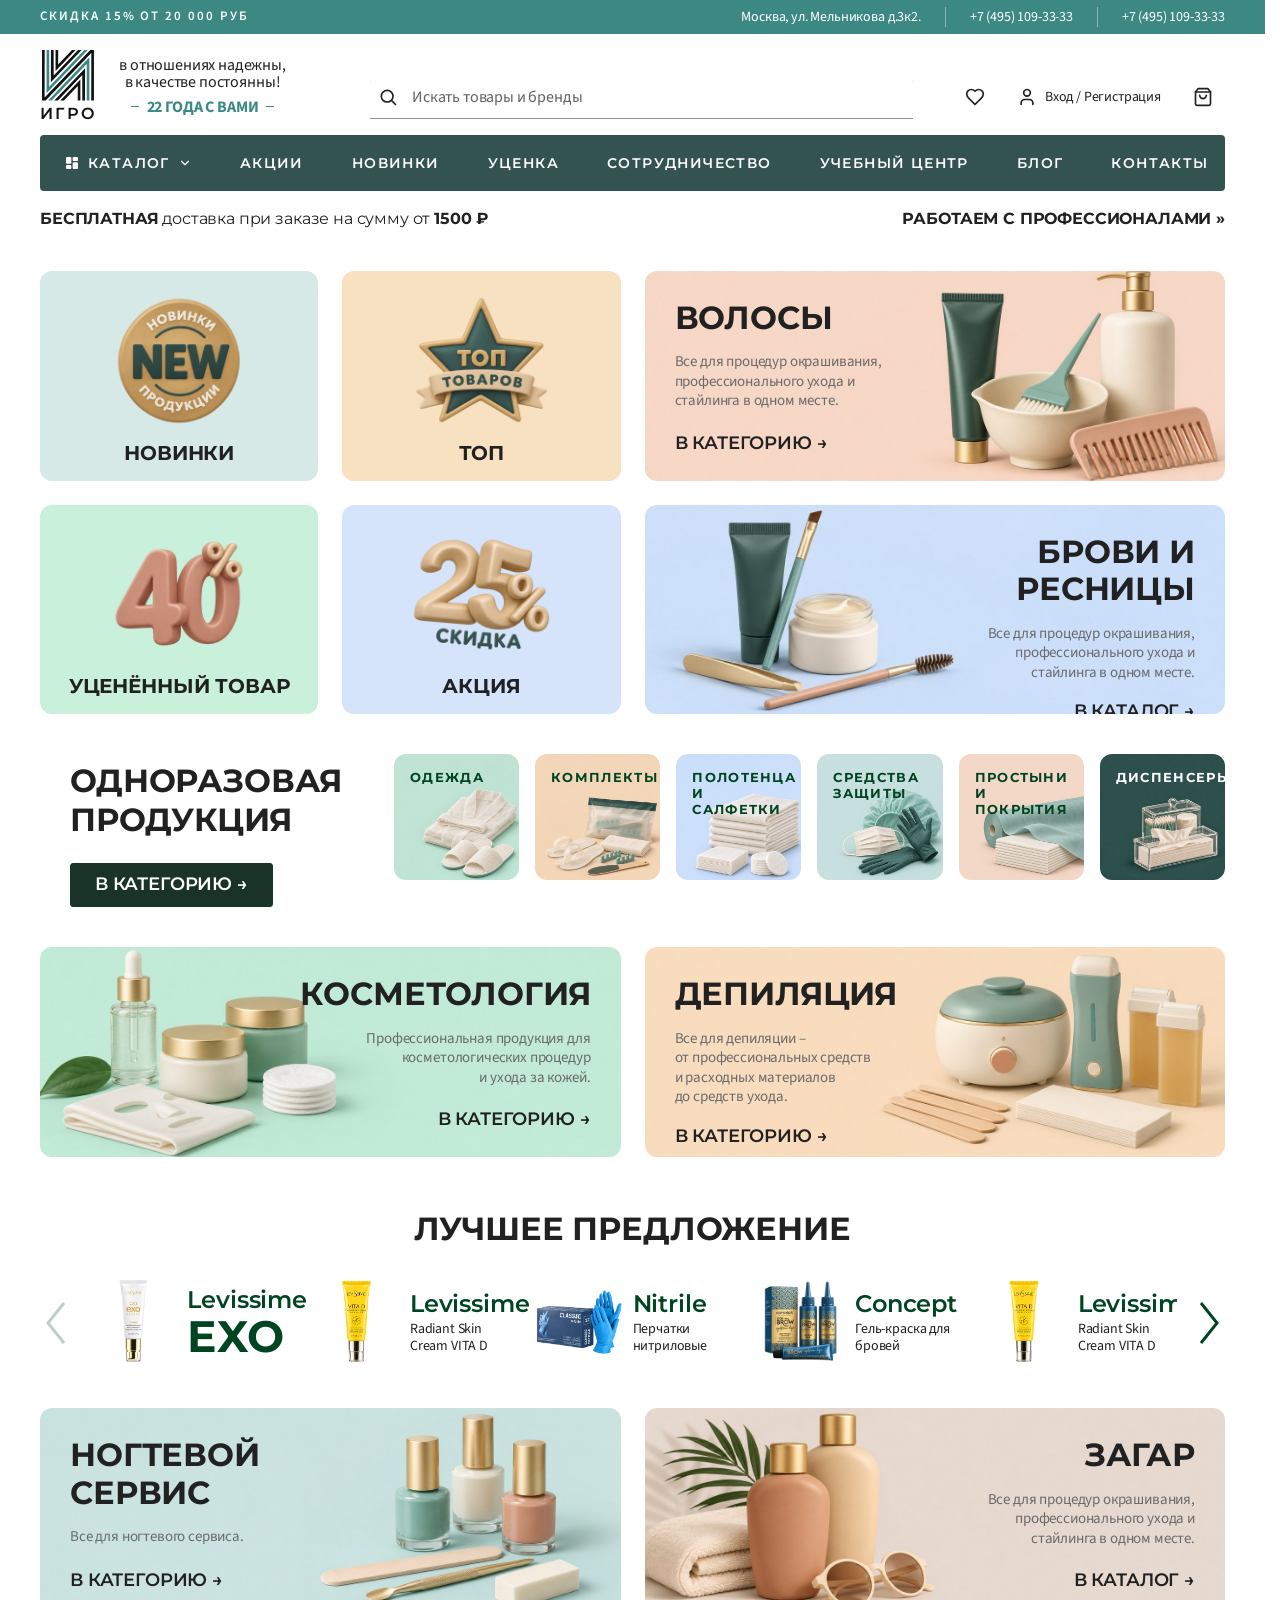
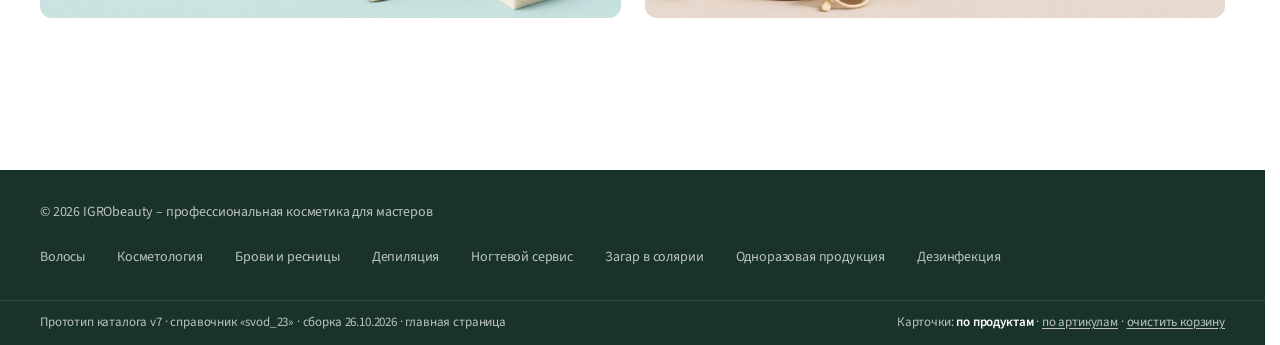
==== index.html @ 3564b19c "Home: all six category banners as palette-V product still lifes Co-Authored-By: Claude Opus 5.5 <nor" ====
<!doctype html>
<html lang="ru">
<head>
<meta charset="utf-8">
<meta name="viewport" content="width=device-width, initial-scale=1">
<meta name="robots" content="noindex, nofollow">
<title>Каталог IGRObeauty – главная</title>
<link rel="stylesheet" href="ds/styles.css">
<link rel="stylesheet" href="styles.css">
</head>
<body class="igro" data-page="home" data-default="hair"><div class="ig-topbar"><div class="ig-container ig-topbar__inner">
  <div class="ig-topbar__promo">Скидка 15% от 20&nbsp;000 руб</div>
  <div class="ig-topbar__contacts"><span>Москва, ул. Мельникова д.3к2.</span><span class="ig-topbar__sep"></span><a href="tel:+74951093333">+7 (495) 109-33-33</a><span class="ig-topbar__sep"></span><a href="tel:+74951093333">+7 (495) 109-33-33</a></div>
</div></div><div class="ig-mast-slot"><div class="ig-mast is-clear" data-mast><header class="ig-header"><div class="ig-container ig-header__inner">
  <a class="ig-logo" href="index.html" aria-label="ИГРО – на главную"><span class="ig-logo__mark"><span class="ig-logo__sign"><svg class="ig-logo__svg" viewBox="0 0 675.879 657.612" aria-hidden="true" focusable="false"><path class="m-acc" fill-rule="evenodd" d="M59.1348 0V562.578L595.209 0H550.008L93.78 476.161V0H59.1348Z"/><path class="m-acc" fill-rule="evenodd" d="M615.926 657.023V94.4453L79.8516 657.023H124.997L581.337 180.862V657.023H615.926Z"/><path class="m-ink" fill-rule="evenodd" d="M33.8591 618.954L35.1506 0.505859H0V657.53H47.8969L641.246 39.0817L639.898 657.53H675.049V0.505859H627.208L33.8591 618.954Z"/><path class="m-ink" fill-rule="evenodd" d="M116.346 0L114.998 418.943L515.468 0H468.862L152.282 331.235L150.935 0H116.346Z"/><path class="m-ink" fill-rule="evenodd" d="M176.258 0V273.961L436.911 0H390.362L209.443 187.545L210.791 0H176.258Z"/><path class="m-ink" fill-rule="evenodd" d="M560.052 238.139L159.639 657.026H206.188L522.824 325.847L524.116 657.026H558.761L560.052 238.139Z"/><path class="m-ink" fill-rule="evenodd" d="M498.85 383.064L238.141 657.026H284.746L465.609 469.481L464.317 657.026H498.85V383.064Z"/></svg><svg class="ig-logo__svg-dark" viewBox="0 0 665.595 648.001" aria-hidden="true" focusable="false"><path class="m-ink" fill-rule="evenodd" d="M665.595 648.001V0.511719H625.694L22.5327 629.101L23.8949 0.511719H0V648.001H39.9005L643.005 19.3552L641.7 648.001H665.595Z"/><path class="m-ink" fill-rule="evenodd" d="M140.023 0H116.639L115.391 400.254L497.936 0H466.946L141.386 340.545L140.023 0Z"/><path class="m-ink" fill-rule="evenodd" d="M176.74 0V254.841L419.208 0H388.162L198.592 196.551L199.954 0H176.74Z"/><path class="m-ink" fill-rule="evenodd" d="M525.569 647.49H548.953L550.202 247.293L167.656 647.49H198.646L524.207 307.002L525.569 647.49Z"/><path class="m-ink" fill-rule="evenodd" d="M488.849 647.49V392.648L246.381 647.49H277.427L466.997 450.938L465.635 647.49H488.849Z"/><path class="m-acc" fill-rule="evenodd" d="M59.3101 0V544.247L577.96 0H548.219L82.6374 485.901V0H59.3101Z"/><path class="m-acc" fill-rule="evenodd" d="M606.274 647.488V103.184L87.6248 647.488H117.252L582.947 161.53V647.488H606.274Z"/></svg></span><span class="ig-logo__word">ИГРО</span></span><span class="ig-logo__tagline"><span class="ig-logo__motto">в отношениях надежны,<br>в качестве постоянны!</span><span class="ig-logo__years">22 года с вами</span></span></a>
  <div class="igro-search ig-search" role="search"><span class="igro-search__icon"><i class="ig-ic ig-ic--search ig-ic-20" aria-hidden="true"></i></span><input class="igro-search__input" type="search" placeholder="Искать товары и бренды" aria-label="Поиск"></div>
  <div class="ig-actions"><button type="button" class="igro-icon-btn igro-icon-btn--ghost ig-search-btn" data-search-open aria-label="Поиск"><i class="ig-ic ig-ic--search ig-ic-20" aria-hidden="true"></i></button><button type="button" class="igro-icon-btn igro-icon-btn--ghost" aria-label="Избранное"><i class="ig-ic ig-ic--heart ig-ic-20" aria-hidden="true"></i></button><button type="button" class="ig-action" aria-label="Вход / Регистрация"><i class="ig-ic ig-ic--user ig-ic-20" aria-hidden="true"></i><span class="ig-action__label">Вход / Регистрация</span></button><button type="button" class="ig-action ig-cart" data-cart aria-label="Корзина пуста"><span class="ig-cart__icon"><i class="ig-ic ig-ic--cart ig-ic-20" aria-hidden="true"></i><span class="ig-cart__count" aria-hidden="true" hidden></span></span><span class="ig-cart__sum" aria-hidden="true" hidden></span></button></div>
</div></header><nav class="ig-mainnav"><div class="ig-container ig-mainnav__inner">
  <div class="ig-mainnav__list"><a class="ig-navlink" href="index.html" data-toggle="mega" aria-expanded="false"><i class="ig-ic ig-ic--grid ig-ic-16" aria-hidden="true"></i> Каталог <i class="ig-ic ig-ic--chevron ig-ic-14" aria-hidden="true"></i></a></div>
  <div class="ig-mainnav__list ig-mainnav__list--end"><a class="ig-navlink" href="#">Акции</a><a class="ig-navlink" href="#">Новинки</a><a class="ig-navlink" href="#">Уценка</a><a class="ig-navlink" href="#">Сотрудничество</a><a class="ig-navlink" href="#">Учебный центр</a><a class="ig-navlink" href="#">Блог</a><a class="ig-navlink" href="#">Контакты</a></div>
  </div>
  <div class="ig-mega ig-mega--sidebar" id="mega" aria-hidden="true"></div>
</nav></div></div><div id="page"><main class="ig-home">
<div class="ig-container">
  <div class="ig-home__strip">
    <p class="ig-home__delivery"><b>Бесплатная</b> доставка при заказе на&nbsp;сумму от&nbsp;<b>1500&nbsp;₽</b></p>
    <a class="ig-home__pro" href="#">Работаем с профессионалами&nbsp;»</a>
  </div>

  <h1 class="igro-sr-only">Каталог IGRObeauty</h1>

  <nav class="ig-home__top" aria-label="Подборки и разделы">
    <a class="ig-promo ig-promo--new" href="#"><img src="assets/home/promo-new.png" width="608" height="608" alt="" decoding="async"><span class="ig-promo__t">Новинки</span></a>
    <a class="ig-promo ig-promo--top" href="#"><img src="assets/home/promo-top.png" width="608" height="608" alt="" decoding="async"><span class="ig-promo__t">Топ</span></a>
    <a class="ig-cat" href="category.html" style="--cat-img: url(&quot;assets/home/cat-hair.jpg&quot;); --cat-bg: #f7d7c5">
      <span class="ig-cat__body"><span class="ig-cat__t">Волосы</span><span class="ig-cat__d">Все для процедур окрашивания, профессионального ухода и стайлинга в&nbsp;одном месте.</span><span class="ig-cat__go">В категорию →</span></span>
    </a>
    <a class="ig-promo ig-promo--markdown" href="#"><img src="assets/home/promo-markdown.png" width="608" height="608" alt="" decoding="async"><span class="ig-promo__t">Уценённый товар</span></a>
    <a class="ig-promo ig-promo--sale" href="#"><img src="assets/home/promo-sale.png" width="608" height="608" alt="" decoding="async"><span class="ig-promo__t">Акция</span></a>
    <a class="ig-cat ig-cat--end" href="category.html?id=brows" style="--cat-img: url(&quot;assets/home/cat-brows.jpg&quot;); --cat-bg: #cbdffa">
      <span class="ig-cat__body"><span class="ig-cat__t">Брови и ресницы</span><span class="ig-cat__d">Все для процедур окрашивания, профессионального ухода и стайлинга в&nbsp;одном месте.</span><span class="ig-cat__go">В каталог →</span></span>
    </a>
  </nav>


  <section class="ig-dispo" aria-labelledby="ig-dispo-t">
    <div class="ig-dispo__head">
      <h2 class="ig-dispo__t" id="ig-dispo-t">Одноразовая продукция</h2>
      <a class="igro-btn igro-btn--dark ig-dispo__btn" href="category.html?id=disposable">В категорию →</a>
    </div>
    <ul class="ig-dispo__list">
      <li><a class="ig-banner" data-banner="dispo-odnorazovaya-odezhda" href="subcategory.html?id=dispo-odnorazovaya-odezhda" title="Одноразовая одежда"><img class="ig-banner__img" src="assets/banners/dispo-odnorazovaya-odezhda.jpg" width="480" height="480" alt="" loading="lazy" decoding="async"><span class="ig-banner__t">Одежда</span></a></li>
      <li><a class="ig-banner" data-banner="dispo-odnorazovye-komplekty" href="subcategory.html?id=dispo-odnorazovye-komplekty" title="Одноразовые комплекты"><img class="ig-banner__img" src="assets/banners/dispo-odnorazovye-komplekty.jpg" width="480" height="480" alt="" loading="lazy" decoding="async"><span class="ig-banner__t">Комплекты</span></a></li>
      <li><a class="ig-banner" data-banner="dispo-polotenca-i-salfetki" href="subcategory.html?id=dispo-polotenca-i-salfetki" title="Полотенца и салфетки"><img class="ig-banner__img" src="assets/banners/dispo-polotenca-i-salfetki.jpg" width="480" height="480" alt="" loading="lazy" decoding="async"><span class="ig-banner__t">Полотенца и салфетки</span></a></li>
      <li><a class="ig-banner" data-banner="dispo-sredstva-dlya-zaschity" href="subcategory.html?id=dispo-sredstva-dlya-zaschity" title="Средства для защиты"><img class="ig-banner__img" src="assets/banners/dispo-sredstva-dlya-zaschity.jpg" width="480" height="480" alt="" loading="lazy" decoding="async"><span class="ig-banner__t">Средства защиты</span></a></li>
      <li><a class="ig-banner" data-banner="dispo-prostyni-i-pokrytiya" href="subcategory.html?id=dispo-prostyni-i-pokrytiya" title="Простыни и покрытия"><img class="ig-banner__img" src="assets/banners/dispo-prostyni-i-pokrytiya.jpg" width="480" height="480" alt="" loading="lazy" decoding="async"><span class="ig-banner__t">Простыни и покрытия</span></a></li>
      <li><a class="ig-banner" data-banner="dispo-dispensery-i-oborudovanie-dlya-rashodnyh-materialov" href="subcategory.html?id=dispo-dispensery-i-oborudovanie-dlya-rashodnyh-materialov" title="Диспенсеры и оборудование для расходных материалов"><img class="ig-banner__img" src="assets/banners/dispo-dispensery-i-oborudovanie-dlya-rashodnyh-materialov.jpg" width="480" height="480" alt="" loading="lazy" decoding="async"><span class="ig-banner__t">Диспенсеры</span></a></li>
    </ul>
  </section>

  <div class="ig-cats">
    <a class="ig-cat ig-cat--end" href="category.html?id=cosmetology" style="--cat-img: url(&quot;assets/home/cat-cosmet.jpg&quot;); --cat-bg: #c1ebd6">
      <span class="ig-cat__body"><span class="ig-cat__t">Косметология</span><span class="ig-cat__d">Профессиональная продукция для косметологических процедур и&nbsp;ухода за&nbsp;кожей.</span><span class="ig-cat__go">В категорию →</span></span>
    </a>
    <a class="ig-cat" href="category.html?id=depilation" style="--cat-img: url(&quot;assets/home/cat-depil.jpg&quot;); --cat-bg: #f8dcbd">
      <span class="ig-cat__body"><span class="ig-cat__t">Депиляция</span><span class="ig-cat__d">Все для депиляции – от&nbsp;профессиональных средств и&nbsp;расходных материалов до&nbsp;средств ухода.</span><span class="ig-cat__go">В категорию →</span></span>
    </a>
  </div>

  <section class="ig-offers" aria-labelledby="ig-offers-t">
    <h2 class="ig-offers__t" id="ig-offers-t">Лучшее предложение</h2>
    <div class="ig-offers__wrap">
      <button type="button" class="ig-offers__arrow ig-offers__arrow--left" data-offers="-1" aria-label="Назад"><svg viewBox="0 0 24 48" aria-hidden="true"><path d="M20 4 4 24l16 20"/></svg></button>
      <ul class="ig-offers__track" data-offers-track>
        <li><a class="ig-offer" href="#"><img src="assets/home/offer-1.png" width="151" height="151" alt="" loading="lazy" decoding="async"><span class="ig-offer__txt"><span class="ig-offer__brand">Levissime</span><span class="ig-offer__big">EXO</span></span></a></li>
        <li><a class="ig-offer" href="#"><img src="assets/home/offer-2.png" width="150" height="150" alt="" loading="lazy" decoding="async"><span class="ig-offer__txt"><span class="ig-offer__brand">Levissime</span><span class="ig-offer__name">Radiant Skin Cream VITA&nbsp;D</span></span></a></li>
        <li><a class="ig-offer" href="#"><img src="assets/home/offer-3.png" width="150" height="150" alt="" loading="lazy" decoding="async"><span class="ig-offer__txt"><span class="ig-offer__brand">Nitrile</span><span class="ig-offer__name">Перчатки нитриловые</span></span></a></li>
        <li><a class="ig-offer" href="#"><img src="assets/home/offer-4.png" width="118" height="118" alt="" loading="lazy" decoding="async"><span class="ig-offer__txt"><span class="ig-offer__brand">Concept</span><span class="ig-offer__name">Гель-краска для бровей</span></span></a></li>
        <li><a class="ig-offer" href="#"><img src="assets/home/offer-2.png" width="150" height="150" alt="" loading="lazy" decoding="async"><span class="ig-offer__txt"><span class="ig-offer__brand">Levissime</span><span class="ig-offer__name">Radiant Skin Cream VITA&nbsp;D</span></span></a></li>
        <li><a class="ig-offer" href="#"><img src="assets/home/offer-3.png" width="150" height="150" alt="" loading="lazy" decoding="async"><span class="ig-offer__txt"><span class="ig-offer__brand">Nitrile</span><span class="ig-offer__name">Перчатки нитриловые</span></span></a></li>
        <li><a class="ig-offer" href="#"><img src="assets/home/offer-4.png" width="118" height="118" alt="" loading="lazy" decoding="async"><span class="ig-offer__txt"><span class="ig-offer__brand">Concept</span><span class="ig-offer__name">Гель-краска для бровей</span></span></a></li>
        <li><a class="ig-offer" href="#"><img src="assets/home/offer-1.png" width="151" height="151" alt="" loading="lazy" decoding="async"><span class="ig-offer__txt"><span class="ig-offer__brand">Levissime</span><span class="ig-offer__big">EXO</span></span></a></li>
      </ul>
      <button type="button" class="ig-offers__arrow ig-offers__arrow--right" data-offers="1" aria-label="Вперёд"><svg viewBox="0 0 24 48" aria-hidden="true"><path d="M4 4l16 20L4 44"/></svg></button>
    </div>
  </section>

  <div class="ig-cats">
    <a class="ig-cat" href="category.html?id=nails" style="--cat-img: url(&quot;assets/home/cat-nails.jpg&quot;); --cat-bg: #cae2e0">
      <span class="ig-cat__body"><span class="ig-cat__t">Ногтевой сервис</span><span class="ig-cat__d">Все для ногтевого сервиса.</span><span class="ig-cat__go">В категорию →</span></span>
    </a>
    <a class="ig-cat ig-cat--end" href="category.html?id=tanning" style="--cat-img: url(&quot;assets/home/cat-tan.jpg&quot;); --cat-bg: #e6d9d0">
      <span class="ig-cat__body"><span class="ig-cat__t">Загар</span><span class="ig-cat__d">Все для процедур окрашивания, профессионального ухода и стайлинга в&nbsp;одном месте.</span><span class="ig-cat__go">В каталог →</span></span>
    </a>
  </div>
</div>
</main></div><div class="ig-scrim" data-close></div><aside class="ig-drawer" id="drawer-filters" role="dialog" aria-modal="true" aria-labelledby="drawer-filters-title" aria-hidden="true">
  <div class="ig-drawer__head"><h2 class="igro-h3 ig-drawer__title" id="drawer-filters-title">Фильтры</h2><button type="button" class="igro-icon-btn igro-icon-btn--ghost ig-drawer__close" data-close aria-label="Закрыть"><i class="ig-ic ig-ic--close ig-ic-20" aria-hidden="true"></i></button></div>
  <div class="ig-drawer__body ig-facets"></div>
  <div class="ig-drawer__foot"><button type="button" class="igro-btn igro-btn--primary igro-btn--lg" data-apply>Показать</button><button type="button" class="igro-btn igro-btn--secondary igro-btn--lg" data-close data-reset>Сбросить</button></div>
</aside><footer class="ig-footer"><div class="ig-container ig-footer__inner">
  <span>© 2026 IGRObeauty&nbsp;– профессиональная косметика для мастеров</span>
  <nav class="ig-footer__nav" id="ig-footer-nav"></nav>
</div><div class="ig-container ig-proto" id="ig-proto"></div></footer>
<script src="data.js"></script>
<script src="render.js"></script>
<script src="script.js"></script>
</body>
</html>
---- ds/styles.css ----
/* ==========================================================================
   IGRObeauty Design System — global entry point (v7).
   Consumers link THIS one file. Imports only; no rules declared here.
   ========================================================================== */
@import url("tokens/fonts.css");
@import url("tokens/colors.css");
@import url("tokens/typography.css");
@import url("tokens/spacing.css");
@import url("tokens/elevation.css");
@import url("tokens/layout.css");
@import url("tokens/deprecated.css");
@import url("tokens/base.css");
@import url("components.css");
---- styles.css ----
/* ==========================================================================
   IGRObeauty — каталог v7: стили страниц поверх дизайн-системы.
   Дизайн-система — DS 3.0 (igro-design-system/igrobeauty-ds, метка ds-3.0; в Figma — «0. Design System 3.0»),
   копия лежит в ds/ и подключается раньше этого файла: токены, base.css и компоненты igro-*.

   Правила ДС, которым следует файл:
   · только семантические токены: цвет --text-* / --surface-* / --border-* / --action-*, размеры --font-size-*,
     отступы --space-*, радиусы по роли, слои --z-*;
   · наведение — только внутри @media (hover: hover), нажатие — :active со scale(var(--press-scale));
   · фокус с клавиатуры — общий :focus-visible из ds/tokens/base.css, здесь его не убираем;
   · где у ДС есть компонент (кнопка, чип, крошки, пагинация, меню, чекбокс, переключатель, аккордеон,
     счётчик, цена, тост, пустое состояние) — разметка использует его классы igro-*, а здесь только раскладка.
   Значения не из ДС помечены комментарием: это геометрия из макетов Figma или цвета, взятые с картинок.
   ========================================================================== */

/* ==========================================================================
   ИКОНКИ — пути из набора ДС (components/core/Icon.jsx: сетка 24, линия 2, скруглённые концы).
   Рисуются маской, цвет берут из currentColor. Стрелки влево и фильтра в наборе нет — они из Lucide (readme §11).
   ========================================================================== */
.ig-ic {
  display: inline-block;
  flex: none;
  width: 20px; height: 20px;
  background-color: currentColor;
  -webkit-mask: var(--ic) center / contain no-repeat;
  mask: var(--ic) center / contain no-repeat;
}
.ig-ic-14 { width: 14px; height: 14px; }
.ig-ic-16 { width: 16px; height: 16px; }
.ig-ic-18 { width: 18px; height: 18px; }
.ig-ic-20 { width: 20px; height: 20px; }
.ig-ic-22 { width: 22px; height: 22px; }
.ig-ic-24 { width: 24px; height: 24px; }
.ig-ic--search      { --ic: url("data:image/svg+xml,%3Csvg%20xmlns=%27http://www.w3.org/2000/svg%27%20viewBox=%270%200%2024%2024%27%20fill=%27none%27%20stroke=%27%23000%27%20stroke-width=%272%27%20stroke-linecap=%27round%27%20stroke-linejoin=%27round%27%3E%3Cpath%20d=%27M11%2018C14.866%2018%2018%2014.866%2018%2011C18%207.13401%2014.866%204%2011%204C7.13401%204%204%207.13401%204%2011C4%2014.866%207.13401%2018%2011%2018Z%27/%3E%3Cpath%20d=%27M21%2021L17%2017%27/%3E%3C/svg%3E"); }
.ig-ic--heart       { --ic: url("data:image/svg+xml,%3Csvg%20xmlns=%27http://www.w3.org/2000/svg%27%20viewBox=%270%200%2024%2024%27%20fill=%27none%27%20stroke=%27%23000%27%20stroke-width=%272%27%20stroke-linecap=%27round%27%20stroke-linejoin=%27round%27%3E%3Cpath%20d=%27M19%2014C20.49%2012.54%2022%2010.79%2022%208.5C22%207.04131%2021.4205%205.64236%2020.3891%204.61091C19.3576%203.57946%2017.9587%203%2016.5%203C14.74%203%2013.5%203.5%2012%205C10.5%203.5%209.26%203%207.5%203C6.04131%203%204.64236%203.57946%203.61091%204.61091C2.57946%205.64236%202%207.04131%202%208.5C2%2010.8%203.5%2012.55%205%2014L12%2021L19%2014Z%27/%3E%3C/svg%3E"); }
.ig-ic--user        { --ic: url("data:image/svg+xml,%3Csvg%20xmlns=%27http://www.w3.org/2000/svg%27%20viewBox=%270%200%2024%2024%27%20fill=%27none%27%20stroke=%27%23000%27%20stroke-width=%272%27%20stroke-linecap=%27round%27%20stroke-linejoin=%27round%27%3E%3Cpath%20d=%27M19%2021V19C19%2017.9391%2018.5786%2016.9217%2017.8284%2016.1716C17.0783%2015.4214%2016.0609%2015%2015%2015H9C7.93913%2015%206.92172%2015.4214%206.17157%2016.1716C5.42143%2016.9217%205%2017.9391%205%2019V21%27/%3E%3Cpath%20d=%27M12%2011C14.2091%2011%2016%209.20914%2016%207C16%204.79086%2014.2091%203%2012%203C9.79086%203%208%204.79086%208%207C8%209.20914%209.79086%2011%2012%2011Z%27/%3E%3C/svg%3E"); }
.ig-ic--cart        { --ic: url("data:image/svg+xml,%3Csvg%20xmlns=%27http://www.w3.org/2000/svg%27%20viewBox=%270%200%2024%2024%27%20fill=%27none%27%20stroke=%27%23000%27%20stroke-width=%272%27%20stroke-linecap=%27round%27%20stroke-linejoin=%27round%27%3E%3Cpath%20d=%27M6%202L3%206V20C3%2020.5304%203.21071%2021.0391%203.58579%2021.4142C3.96086%2021.7893%204.46957%2022%205%2022H19C19.5304%2022%2020.0391%2021.7893%2020.4142%2021.4142C20.7893%2021.0391%2021%2020.5304%2021%2020V6L18%202H6Z%27/%3E%3Cpath%20d=%27M3%206H21%27/%3E%3Cpath%20d=%27M16%2010C16%2011.0609%2015.5786%2012.0783%2014.8284%2012.8284C14.0783%2013.5786%2013.0609%2014%2012%2014C10.9391%2014%209.92172%2013.5786%209.17157%2012.8284C8.42143%2012.0783%208%2011.0609%208%2010%27/%3E%3C/svg%3E"); }
.ig-ic--grid        { --ic: url("data:image/svg+xml,%3Csvg%20xmlns=%27http://www.w3.org/2000/svg%27%20viewBox=%270%200%2024%2024%27%20fill=%27none%27%20stroke=%27%23000%27%20stroke-width=%272%27%20stroke-linecap=%27round%27%20stroke-linejoin=%27round%27%3E%3Cpath%20d=%27M4%2013H11V4H4V13ZM13%2020H20V11H13V20ZM13%204V9H20V4H13ZM4%2020H11V15H4V20Z%27/%3E%3C/svg%3E"); }
.ig-ic--arrow-left  { --ic: url("data:image/svg+xml,%3Csvg%20xmlns=%27http://www.w3.org/2000/svg%27%20viewBox=%270%200%2024%2024%27%20fill=%27none%27%20stroke=%27%23000%27%20stroke-width=%272%27%20stroke-linecap=%27round%27%20stroke-linejoin=%27round%27%3E%3Cpath%20d=%27M19%2012H5M11%2018L5%2012L11%206%27/%3E%3C/svg%3E"); }
.ig-ic--arrow-right { --ic: url("data:image/svg+xml,%3Csvg%20xmlns=%27http://www.w3.org/2000/svg%27%20viewBox=%270%200%2024%2024%27%20fill=%27none%27%20stroke=%27%23000%27%20stroke-width=%272%27%20stroke-linecap=%27round%27%20stroke-linejoin=%27round%27%3E%3Cpath%20d=%27M5%2012H19M13%2018L19%2012L13%206%27/%3E%3C/svg%3E"); }
.ig-ic--filter      { --ic: url("data:image/svg+xml,%3Csvg%20xmlns=%27http://www.w3.org/2000/svg%27%20viewBox=%270%200%2024%2024%27%20fill=%27none%27%20stroke=%27%23000%27%20stroke-width=%272%27%20stroke-linecap=%27round%27%20stroke-linejoin=%27round%27%3E%3Cpath%20d=%27M3%206H21M7%2012H17M10%2018H14%27/%3E%3C/svg%3E"); }
.ig-ic--close       { --ic: url("data:image/svg+xml,%3Csvg%20xmlns=%27http://www.w3.org/2000/svg%27%20viewBox=%270%200%2024%2024%27%20fill=%27none%27%20stroke=%27%23000%27%20stroke-width=%272%27%20stroke-linecap=%27round%27%20stroke-linejoin=%27round%27%3E%3Cpath%20d=%27M6%206L18%2018M18%206L6%2018%27/%3E%3C/svg%3E"); }
.ig-ic--chevron     { --ic: url("data:image/svg+xml,%3Csvg%20xmlns=%27http://www.w3.org/2000/svg%27%20viewBox=%270%200%2024%2024%27%20fill=%27none%27%20stroke=%27%23000%27%20stroke-width=%272%27%20stroke-linecap=%27round%27%20stroke-linejoin=%27round%27%3E%3Cpath%20d=%27M6%209L12%2015L18%209%27/%3E%3C/svg%3E"); }
.ig-ic--chevron-left{ --ic: url("data:image/svg+xml,%3Csvg%20xmlns=%27http://www.w3.org/2000/svg%27%20viewBox=%270%200%2024%2024%27%20fill=%27none%27%20stroke=%27%23000%27%20stroke-width=%272%27%20stroke-linecap=%27round%27%20stroke-linejoin=%27round%27%3E%3Cpath%20d=%27M15%206L9%2012L15%2018%27/%3E%3C/svg%3E"); }
.ig-ic--chevron-right{ --ic: url("data:image/svg+xml,%3Csvg%20xmlns=%27http://www.w3.org/2000/svg%27%20viewBox=%270%200%2024%2024%27%20fill=%27none%27%20stroke=%27%23000%27%20stroke-width=%272%27%20stroke-linecap=%27round%27%20stroke-linejoin=%27round%27%3E%3Cpath%20d=%27M9%206L15%2012L9%2018%27/%3E%3C/svg%3E"); }
.ig-ic--check       { --ic: url("data:image/svg+xml,%3Csvg%20xmlns=%27http://www.w3.org/2000/svg%27%20viewBox=%270%200%2024%2024%27%20fill=%27none%27%20stroke=%27%23000%27%20stroke-width=%272%27%20stroke-linecap=%27round%27%20stroke-linejoin=%27round%27%3E%3Cpath%20d=%27M5%2013L9%2017L19%207%27/%3E%3C/svg%3E"); }
.ig-ic--plus        { --ic: url("data:image/svg+xml,%3Csvg%20xmlns=%27http://www.w3.org/2000/svg%27%20viewBox=%270%200%2024%2024%27%20fill=%27none%27%20stroke=%27%23000%27%20stroke-width=%272%27%20stroke-linecap=%27round%27%20stroke-linejoin=%27round%27%3E%3Cpath%20d=%27M12%205V19M5%2012H19%27/%3E%3C/svg%3E"); }
.ig-ic--minus       { --ic: url("data:image/svg+xml,%3Csvg%20xmlns=%27http://www.w3.org/2000/svg%27%20viewBox=%270%200%2024%2024%27%20fill=%27none%27%20stroke=%27%23000%27%20stroke-width=%272%27%20stroke-linecap=%27round%27%20stroke-linejoin=%27round%27%3E%3Cpath%20d=%27M5%2012H19%27/%3E%3C/svg%3E"); }

/* ==========================================================================
   ОСНОВА — фон, шрифт и цвет текста задаёт body.igro (ds/tokens/base.css)
   ========================================================================== */
html { -webkit-text-size-adjust: 100%; scrollbar-gutter: stable; }
/* заливка текущего раздела в ряду чипов групп. Цвет #50A27B задан пользователем 12.10,
   в палитре ДС его нет. Белый текст на нём — 3,1:1, ниже AA для текста 14–16 px */
:root { --ig-on: #50a27b; }
img { display: block; max-width: 100%; }
button { font-family: inherit; letter-spacing: inherit; }
a { color: var(--text-link); text-decoration: none; }
ul { margin: 0; padding: 0; list-style: none; }

.ig-container {
  max-width: var(--container-xl);
  margin: 0 auto;
  padding-inline: var(--gutter-lg);
}

/* ==========================================================================
   ВЕРХНЯЯ ПОЛОСА — по макету Figma «IB — my DESIGN», узел 2589:3889 (12.10.2026): бирюзовая, 34 px.
   Цвет #3C8883 — из макета, в палитре ДС его нет (ближайший — Info Teal #2D747E); белый текст на нём — 4,2:1.
   Шрифт макета Ubuntu заменён шрифтами ДС, кегль надписи 12 px — нижним пределом шкалы 13 px
   ========================================================================== */
.ig-topbar {
  --ig-topbar: #3c8883;
  background: var(--ig-topbar);
  color: var(--text-on-dark);
  font-size: var(--font-size-micro);
}
.ig-topbar__inner {
  display: flex;
  align-items: center;
  justify-content: space-between;
  gap: var(--space-4);
  min-height: 34px;
  padding-block: var(--space-1);
}
.ig-topbar__promo {
  text-transform: uppercase;
  font-weight: var(--weight-semibold);
  letter-spacing: var(--tracking-looser);
}
.ig-topbar__contacts {
  display: flex;
  align-items: center;
  gap: var(--space-4);
  font-size: var(--font-size-body-sm);
  color: var(--text-on-dark);
  white-space: nowrap;
}
.ig-topbar__contacts a { color: var(--text-on-dark); text-underline-offset: 2px; }
.ig-topbar__sep { width: 1px; height: 20px; background: var(--decor-on-dark); }
@media (hover: hover) {
  .ig-topbar__contacts a:hover { color: var(--text-on-dark); text-decoration: underline; }
}

/* ==========================================================================
   ШАПКА: логотип · поиск (SearchField) · действия (IconButton)
   ========================================================================== */
.ig-header { background: var(--surface-card); border-bottom: 1px solid var(--border-subtle); }
.ig-header__inner {
  display: flex;
  align-items: center;
  gap: var(--space-6);
  padding-block: var(--space-3);
}
/* логотип — по макету 2589:3889: знак, под ним «ИГРО», справа девиз и «— 22 года с вами —».
   Цвета и кегль слова «ИГРО» — цвета логотипа из макета, не токены ДС */
.ig-logo {
  --logo-ink: #335351;
  --logo-green: #50a27b;
  flex: none;
  display: inline-flex;
  align-items: center;
  gap: var(--space-4);
  color: var(--text-default);
}
.ig-logo__mark { display: flex; flex-direction: column; align-items: center; gap: var(--space-1); }
.ig-logo__img { display: block; width: 65px; height: auto; }
.ig-logo__word {
  margin-right: -0.15em;             /* разрядка не добавляет хвост справа — слово стоит ровно по центру знака */
  font-family: var(--font-heading);
  font-weight: var(--weight-semibold);
  font-size: 19px;
  line-height: 1;
  letter-spacing: 0.15em;
  color: var(--logo-ink);
}
.ig-logo__tagline { display: flex; flex-direction: column; align-items: center; gap: var(--space-2); text-align: center; }
.ig-logo__motto { font-size: var(--font-size-body); line-height: 1.05; color: var(--text-default); }
.ig-logo__years {
  display: inline-flex;
  align-items: center;
  gap: var(--space-2);
  font-size: var(--font-size-body);
  font-weight: var(--weight-bold);
  line-height: 1;
  text-transform: uppercase;
  color: var(--mast-mark-accent, #3c8883);   /* 27.10: как полосы знака – цвет плашки «Скидка 15 %» (.ig-topbar), на тёмном фоне #6BB5B0; было --logo-green */
}
.ig-logo__years::before,
.ig-logo__years::after { content: ""; width: var(--space-2); height: 1px; background: currentColor; }
.ig-search { flex: 1 1 auto; }
.ig-search .igro-search__input { min-width: 0; }

.ig-actions { flex: none; display: flex; align-items: center; gap: var(--space-2); }
/* «Вход / Регистрация» — кнопка с подписью в стиле ghost IconButton */
.ig-action {
  display: inline-flex;
  align-items: center;
  gap: var(--space-2);
  height: var(--size-control-md);
  padding: 0 var(--space-2_5);
  border: 0;
  border-radius: var(--radius-field);
  background: transparent;
  color: var(--text-muted);
  font-size: var(--font-size-body-sm);
  cursor: pointer;
  transition: background var(--duration-fast) ease, color var(--duration-fast) ease, transform var(--duration-fast) ease;
}
.ig-action:active { transform: scale(var(--press-scale)); }
@media (hover: hover) {
  .ig-action:hover { background: var(--surface-sunken); color: var(--text-default); }
}
/* корзина в шапке (имитация): кружок с числом товаров на иконке и сумма рядом — как в шапке макета 2589:3889.
   Кружок — как счётчик корзины в витрине ДС (ui_kits/storefront): заливка Accent strong, белые цифры */
.ig-cart { gap: var(--space-3_5); color: var(--text-default); }
.ig-cart__icon { position: relative; display: inline-flex; }
.ig-cart__count {
  position: absolute;
  top: -10px;
  left: 11px;                         /* кружок на правом верхнем углу иконки, сумма отодвинута на ширину кружка */
  display: inline-flex;
  align-items: center;
  justify-content: center;
  min-width: 20px;
  height: 20px;
  padding: 0 var(--space-1);
  border-radius: var(--radius-pill);
  background: #50a27b;                  /* 27.10, было --action-accent-strong */
  color: var(--text-on-dark);
  font-size: var(--font-size-micro);
  font-weight: var(--weight-bold);
  line-height: 1;
  box-shadow: 0 0 0 2px var(--surface-card);
}
.ig-cart__sum { font-size: var(--font-size-body); font-weight: var(--weight-semibold); white-space: nowrap; font-variant-numeric: tabular-nums; }
.ig-cart__count[hidden],
.ig-cart__sum[hidden] { display: none; }
.ig-proto__link { padding: 0; border: 0; background: none; font: inherit; color: inherit; text-decoration: underline; text-underline-offset: 2px; cursor: pointer; }

/* ==========================================================================
   ГЛАВНОЕ МЕНЮ — тёмная полоса
   ========================================================================== */
.ig-mainnav { position: relative; background: var(--surface-band-dark); color: var(--text-on-dark); }
.ig-mainnav__inner {
  display: flex;
  align-items: stretch;
  justify-content: space-between;
  min-height: var(--size-field);
}
.ig-mainnav__list { display: flex; align-items: stretch; }
.ig-mainnav__list--end { margin-left: auto; }
.ig-navlink {
  display: inline-flex;
  align-items: center;
  gap: var(--space-2);
  padding: 0 var(--space-4);
  border: 0;
  background: none;
  color: var(--text-on-dark);
  font-family: var(--font-heading);
  font-weight: var(--weight-semibold);
  font-size: var(--font-size-body-sm);
  letter-spacing: var(--tracking-loose);
  text-transform: uppercase;
  white-space: nowrap;
  cursor: pointer;
  transition: background var(--duration-fast) ease;
}
.ig-navlink[aria-expanded="true"] { background: var(--wash-on-dark); }
@media (hover: hover) {
  .ig-navlink:hover { color: var(--text-on-dark); background: var(--wash-on-dark); }
}

/* ==========================================================================
   ВЫПАДАЮЩИЙ КАТАЛОГ
   ========================================================================== */
.ig-mega {
  position: absolute;
  left: 0; right: 0; top: 100%;
  z-index: var(--z-dropdown);
  background: var(--surface-card);
  border-top: 1px solid var(--border-subtle);
  border-radius: 0 0 var(--radius-panel) var(--radius-panel);
  box-shadow: var(--shadow-pop);
  /* открытие — «шторка» сверху вниз (clip-path) с проявлением и коротким сдвигом; закрытие — обратно.
     Поля clip-path по бокам и снизу (48 px) оставляют место для тени --shadow-pop */
  visibility: hidden;
  opacity: 0;
  pointer-events: none;
  transform: translateY(calc(-1 * var(--space-2)));
  clip-path: inset(0 -48px 100% -48px);
  transition: opacity var(--duration-fast) ease, transform var(--duration-base) var(--ease-standard),
              clip-path var(--duration-base) var(--ease-standard), visibility 0s linear var(--duration-base);
}
.ig-mega.is-open {
  visibility: visible;
  opacity: 1;
  pointer-events: auto;
  transform: none;
  clip-path: inset(0 -48px -48px -48px);
  transition: opacity var(--duration-fast) ease, transform var(--duration-base) var(--ease-standard),
              clip-path var(--duration-base) var(--ease-standard), visibility 0s;
}
/* пока меню открыто, страница под ним приглушена; затемнение не ловит мышь — уход с меню закрывает его, как раньше */
.ig-mainnav::after {
  content: "";
  position: absolute;
  left: 0; right: 0; top: 100%;
  height: 100vh;
  z-index: calc(var(--z-dropdown) - 1);
  background: var(--overlay-scrim);
  opacity: 0;
  visibility: hidden;
  pointer-events: none;
  transition: opacity var(--duration-base) var(--ease-standard), visibility 0s linear var(--duration-base);
}
.ig-mainnav:has(.ig-mega.is-open)::after {
  opacity: 0.5;
  visibility: visible;
  transition: opacity var(--duration-base) var(--ease-standard), visibility 0s;
}
/* стрелка у «Каталога» поворачивается, пока меню открыто */
.ig-navlink .ig-ic--chevron { transition: transform var(--duration-base) var(--ease-standard); }
.ig-navlink[aria-expanded="true"] .ig-ic--chevron { transform: rotate(180deg); }
/* колонки раздела не анимируются: при открытии меню и при переходе на другой раздел появляются сразу (решение 12.10) */
.ig-mega__inner { padding: var(--space-5) var(--space-6) var(--space-7); }
.ig-mega__cats {
  display: flex;
  flex-wrap: wrap;
  gap: var(--space-2);
  padding-bottom: var(--space-4);
  margin-bottom: var(--space-5);
  border-bottom: 1px solid var(--border-subtle);
}
/* вкладка категории: выбранная — заливка House, как Tab в ДС */
.ig-mega__cat {
  padding: var(--space-2) var(--space-3);
  border: 0;
  border-radius: var(--radius-field);
  background: none;
  color: var(--text-default);
  font-size: var(--font-size-body-sm);
  text-decoration: none;
  cursor: pointer;
  transition: background var(--duration-fast) ease, color var(--duration-fast) ease;
}
.ig-mega__cat.is-active { background: var(--surface-inverse); color: var(--text-on-dark); }
.ig-mega__cols { display: flex; gap: var(--space-6) var(--space-5); }
.ig-mega__cols[hidden] { display: none !important; }
.ig-mega__cols > div { flex: 1 1 0; min-width: 0; }
.ig-mega__group-title {
  margin: 0;
  font-family: var(--font-heading);
  font-weight: var(--weight-bold);
  font-size: var(--font-size-h5);
  letter-spacing: var(--tracking-tight);
  color: var(--text-heading);
}
.ig-mega__group-title a { color: inherit; }
.ig-mega__group + .ig-mega__group { margin-top: var(--space-5); }
/* без пустых промежутков между пунктами: ссылка – на всю ширину колонки, расстояние между пунктами – её поля
   (наведение не «проваливается» между пунктами, 23.10); заголовок группы – с полями 4 px сверху и снизу */
.ig-mega__links li { margin-bottom: 0; }
.ig-mega__links a { display: block; padding-block: calc(var(--space-2) / 2); color: var(--text-default); font-size: var(--font-size-body-sm); line-height: 1.3; }
.ig-mega__group-title a { display: inline-block; padding-block: var(--space-1); }
/* при наведении ссылки зеленеют; у подразделов (заголовки колонок) ещё и прорисовывается линия слева направо –
   вдвое быстрее, чем было до 19.10 (половина --duration-base, 0,15 с). У под-подразделов (списки) линии нет */
.ig-mega__group-title a,
.ig-mega__links a { position: relative; transition: color var(--duration-fast) ease; }
.ig-mega__group-title a::after {
  content: "";
  position: absolute;
  left: 0; right: 0; bottom: 1px;          /* под текстом: верх линии там же, где был у линии 1 px */
  height: 2px;                             /* 2 px (23.10; было 1 px) */
  background: currentColor;
  transform: scaleX(0);
  transform-origin: left center;
  transition: transform calc(var(--duration-base) / 2) var(--ease-standard);
}
.ig-mega__marker { display: none; }
.ig-mega__close { display: none; }
@media (hover: hover) {
  .ig-mega__cat:not(.is-active):hover { background: var(--surface-subtle); color: var(--text-default); }
  .ig-mega__group-title a:hover,
  .ig-mega__links a:hover { color: var(--text-link); }
  .ig-mega__group-title a:hover::after { transform: scaleX(1); }
}
/* под-подразделы: при наведении текст сдвигается вправо на 8 px, слева проявляется квадратик 4 px цвета ссылки (23.10).
   Сдвигается только текст (span) – сама ссылка на месте, наведение не срывается у левого края */
.ig-mega__links a { transition-duration: calc(var(--duration-fast) / 2); }   /* цвет – тоже вдвое быстрее (23.10) */
.ig-mega__links a span { display: inline-block; transition: transform calc(var(--duration-fast) / 2) var(--ease-standard); }   /* вдвое быстрее (23.10) */
.ig-mega__links a::before {
  content: "";
  position: absolute;
  left: 0;
  top: calc(var(--space-2) / 2 + 0.65em - 2px);   /* по центру первой строки текста */
  width: 4px; height: 4px;
  background: currentColor;
  opacity: 0;
  transform: scale(0);
  transition: opacity calc(var(--duration-fast) / 2) ease, transform calc(var(--duration-fast) / 2) var(--ease-standard);
}
@media (hover: hover) {
  .ig-mega__links a:hover span { transform: translateX(8px); }
  .ig-mega__links a:hover::before { opacity: 1; transform: scale(1); }
}
/* разделы — вертикальными вкладками слева */
@media (min-width: 901px) {
  .ig-mega--sidebar .ig-mega__inner {
    display: grid;
    grid-template-columns: 256px minmax(0, 1fr);   /* 27.10: было 232 – «Одноразовая продукция» полужирным переносилась */
    gap: var(--space-6);
    align-items: start;
  }
  .ig-mega--sidebar .ig-mega__cats {
    grid-area: 1 / 1;
    flex-direction: column;
    flex-wrap: nowrap;
    gap: 2px;
    margin: 0;
    padding: 0 var(--space-5) 0 0;
    border-bottom: 0;
    border-right: 1px solid var(--border-subtle);
    align-self: stretch;
  }
  .ig-mega--sidebar .ig-mega__cat { position: relative; width: 100%; text-align: left; padding: var(--space-2_5) var(--space-5) var(--space-2_5) var(--space-3); }
  /* выбранный раздел — контур графитом 1,5 px без заливки (27.10, вариант 2 из output/2026-10-27_mega-category-highlight;
     до того – тёмная плашка House), переезжает к наведённому пункту (позицию ставит script.js); текст полужирный,
     справа – стрелка ›, «ведущая» в колонки раздела */
  .ig-mega--sidebar .ig-mega__cats { position: relative; }
  .ig-mega--sidebar .ig-mega__marker {
    display: block;
    position: absolute;
    top: 0; left: 0; right: var(--space-5);
    height: var(--marker-h, 0);
    border-radius: var(--radius-field);
    box-shadow: inset 0 0 0 1.5px var(--text-default);
    transform: translateY(var(--marker-y, 0));
    pointer-events: none;
    transition: none;   /* 27.10: контур встаёт у наведённого раздела сразу, без переезда (до того – 0,15 с) */
  }
  .ig-mega--sidebar .ig-mega__cats.is-instant .ig-mega__marker { transition: none; }
  .ig-mega--sidebar .ig-mega__cat.is-active { background: transparent; color: var(--text-default); font-weight: var(--weight-semibold); }
  .ig-mega--sidebar .ig-mega__cat::after {
    content: "";
    position: absolute;
    right: 14px;
    top: 50%;
    width: 7px; height: 7px;
    border: solid currentColor;
    border-width: 1.5px 1.5px 0 0;
    opacity: 0;
    transform: translate(-4px, -50%) rotate(45deg);
  }
  /* стрелка проявляется со сдвигом слева, а у раздела, с которого ушёл курсор, пропадает сразу (27.10):
     переход задан только выбранному пункту */
  .ig-mega--sidebar .ig-mega__cat.is-active::after {
    opacity: 1;
    transform: translate(0, -50%) rotate(45deg);
    transition: opacity calc(var(--duration-base) / 2) ease, transform calc(var(--duration-base) / 2) var(--ease-standard);
  }
  .ig-mega--sidebar .ig-mega__cat { transition: none; }   /* текст выбранного раздела – сразу, вместе с контуром (27.10) */
  .ig-mega--sidebar .ig-mega__cols { grid-area: 1 / 2; }
  .ig-mega--sidebar .ig-mega__links a,
  .ig-mega--sidebar .ig-mega__group-title a { overflow-wrap: anywhere; }
}

/* ==========================================================================
   ШАПКА СТРАНИЦЫ ПОДКАТЕГОРИИ И ГРУППЫ — тёплая полоса (--surface-promo — для hero-полос),
   крошки (Breadcrumb) и заголовок .igro-promo в обычном регистре
   ========================================================================== */
.ig-hero { padding-block: var(--space-7); background: var(--surface-promo); text-align: center; }
.ig-hero .igro-crumbs__list { justify-content: center; }
/* зелёная ссылка на кремовом фоне — 4,4:1, ниже AA; ссылки крошек здесь тёмные, подчёркивание остаётся */
.ig-hero .igro-crumbs__link { color: var(--text-default); }
/* текущая страница – цвет ссылок, прозрачность 30 % (27.10): серый --text-muted терялся на тёмной шапке «Мужского ухода» */
.ig-hero .igro-crumbs__current { color: color-mix(in srgb, var(--text-default) 70%, transparent); }
.ig-hero__title { margin: var(--space-3) 0 0; color: var(--text-title); }   /* 26.10: заголовок подкатегории и группы – графитовый Ink #212121 (ДС --text-title), не зелёный --text-heading */
/* фон-текстура подкатегории (адрес картинки — в --hero-tex у полосы); пока она грузится, видна тёплая полоса */
.ig-hero--tex { background: var(--surface-promo) var(--hero-tex) center / cover no-repeat; }

/* ==========================================================================
   РАЗДЕЛЫ ЧИПАМИ (группы подкатегории) и стрелки прокрутки рядов
   ========================================================================== */
.ig-directions { padding-block: var(--space-2); }
.ig-directions__wrap { position: relative; display: flex; align-items: center; }
.ig-directions__track {
  display: flex;
  gap: var(--space-3);
  width: 100%;
  overflow-x: auto;
  padding-block: var(--space-2);
  scroll-behavior: smooth;
  scrollbar-width: none;
}
.ig-directions__track::-webkit-scrollbar { display: none; }
/* раздел — ссылка-пилюля с иконкой; текущий — как выбранная опция ДС: рамка House + кольцо */
.ig-direction {
  flex: none;
  display: inline-flex;
  align-items: center;
  gap: var(--space-2_5);
  padding: var(--space-2) var(--space-4) var(--space-2) var(--space-2);
  border: 1px solid var(--border-default);
  border-radius: var(--radius-pill);
  background: var(--surface-card);
  color: var(--text-default);
  font-size: var(--font-size-body);
  cursor: pointer;
  transition: border-color var(--duration-fast) ease, box-shadow var(--duration-fast) ease, transform var(--duration-fast) ease;
}
.ig-direction:active { transform: scale(var(--press-scale)); }
/* текущий раздел — заливка --ig-on (в ДС выбранная опция — рамка House с кольцом) */
.ig-direction[aria-current="page"] { background: var(--ig-on); border-color: var(--ig-on); color: var(--text-on-dark); }
.ig-direction__dot { flex: none; width: 48px; height: 48px; border-radius: var(--radius-pill); background: var(--surface-sunken); }
/* чип с иконкой группы: иконка высотой 96 px крупнее самого чипа (52 px) и выходит за него сверху и снизу.
   У файлов иконок прозрачные поля по бокам обрезаны, поэтому иконка стоит в строке чипа обычным элементом
   и отступ от рисунка до текста у всех чипов одинаковый. Отрицательные поля сверху и снизу — чтобы иконка
   не меняла высоту чипа. У разделов без иконок (не «Волосы») остаётся кружок */
.ig-direction--icon {
  --dir-icon: 96px;
  min-height: var(--size-control-lg);
  padding: var(--space-2) var(--space-4) var(--space-2) var(--space-2);
}
.ig-direction__icon {
  flex: none;
  width: auto;
  height: var(--dir-icon);
  margin-block: calc(var(--dir-icon) / -2);
  pointer-events: none;
  /* 26.10: нижняя половина иконки обрезана маской по форме чипа – по нижней границе и по скруглению левого края
     до середины чипа по высоте; верхняя половина выступает как раньше (файл иконки не тронут).
     Координаты – в рамке иконки: чип 52 px, иконка по центру (выступ (96 − 52) / 2 = 22 px), левый край иконки
     на 9 px правее края чипа (поле 8 + рамка 1). Скругление – полукруг радиусом 26 с центром (−9 + 26; 22 + 26) */
  clip-path: path("M -300 -300 H 1300 V 74 H 17 A 26 26 0 0 1 -9 48 H -300 Z");
}
/* ряд прокручивается по горизонтали и обрезает всё, что выходит по вертикали, — даём иконкам место сверху и снизу */
.ig-directions:has(.ig-direction--icon) { padding-block: 0; }
.ig-directions__track:has(.ig-direction--icon) { padding-block: var(--space-4); }
@media (hover: hover) {
  .ig-direction:not([aria-current="page"]):hover { border-color: var(--border-inverse); color: var(--text-default); }
}

/* стрелки рядов — квадратная кнопка 44 px с углами 8 px, как ghost IconButton, на белой подложке */
.ig-directions__arrow {
  position: absolute;
  top: 50%;
  z-index: 2;
  display: inline-flex;
  align-items: center;
  justify-content: center;
  width: var(--size-control-md);
  height: var(--size-control-md);
  padding: 0;
  border: 1px solid var(--border-default);
  border-radius: var(--radius-field);
  background: var(--surface-card);
  color: var(--text-default);
  cursor: pointer;
  transform: translateY(-50%);
  box-shadow: 0 0 0 var(--space-2_5) var(--surface-page);
  transition: background var(--duration-fast) ease, transform var(--duration-fast) ease;
}
.ig-directions__arrow:active { transform: translateY(-50%) scale(var(--press-scale-icon)); }
.ig-directions__arrow--left { left: 0; }
.ig-directions__arrow--right { right: 0; }
.ig-directions__arrow[hidden] { visibility: hidden; pointer-events: none; }
@media (hover: hover) {
  .ig-directions__arrow:hover { background: var(--surface-sunken); }
}

/* ==========================================================================
   ШАПКА КАТЕГОРИИ — мини-баннеры подкатегорий
   Макет: Figma «IB — my DESIGN», узел 2574:3195 (холст в 2×). Сцена из ЛК, крошки, ряд баннеров
   во всю ширину окна, края уходят в затемнение. Группы — чипами (.ig-direction).
   ========================================================================== */
.ig-cathero {
  --cb-size: 184px;                 /* сторона баннера — макет */
  --cb-gap: var(--space-3_5);
  --cb-inset: var(--space-2_5);     /* отступ подписи в баннере; по нему же выровнены крошки */
  --cb-gutter: var(--gutter-lg);    /* = боковой отступ .ig-container */
  --cb-ring: var(--space-2);        /* запас по вертикали под рамку текущего раздела */
  --cb-crumbs-gap: var(--space-3);  /* от крошек до баннеров */
  --cb-pad-b: var(--space-7);       /* от баннеров до низа полосы */
  --cb-fade: 93px;                  /* ширина затемнения — макет */
  --cb-scene: #012220;              /* цвет затемнения — тон правой части фона (03.11; со сценой из ЛК было #0e241a) */
  position: relative;
  overflow: hidden;
  padding: var(--space-3) 0 calc(var(--cb-pad-b) - var(--cb-ring));
  /* 03.11: фон – Figma IGRO DESIGN SYSTEM 2686:3 «hair-scene-teal-dark-a» (1920×446), до этого – сцена из ЛК hero-scene.webp */
  background: var(--cb-scene) url("assets/hero-scene-teal-dark.webp") left top / cover no-repeat;
  color: var(--text-on-dark);
}
/* крошки на тёмном: ссылки белые с подчёркиванием, текущий раздел приглушён — как Breadcrumb ДС, только на House */
.ig-cathero__crumbs { margin: 0 0 calc(var(--cb-crumbs-gap) - var(--cb-ring)); padding-left: var(--cb-inset); }
.ig-cathero__crumbs .igro-crumbs__list { min-height: 22px; }
.ig-cathero__crumbs .igro-crumbs__link { color: var(--text-on-dark); }
.ig-cathero__crumbs .igro-crumbs__sep,
.ig-cathero__crumbs .igro-crumbs__current { color: var(--text-on-dark-muted); }

.ig-cathero__rail { position: relative; isolation: isolate; }
/* затемнение краёв: справа — пока ряд не докручен до конца, слева — когда ряд прокручен.
   Начинается под крошками и проявляется к верху баннеров. Градиент — из макета (в ДС градиентов нет) */
.ig-cathero__rail::before,
.ig-cathero__rail::after {
  content: "";
  position: absolute;
  z-index: 1;
  top: calc(var(--cb-ring) - var(--cb-crumbs-gap));
  bottom: calc(var(--cb-ring) - var(--cb-pad-b));
  width: var(--cb-fade);
  pointer-events: none;
  -webkit-mask-image: linear-gradient(180deg, transparent 0, #000 var(--cb-crumbs-gap));
  mask-image: linear-gradient(180deg, transparent 0, #000 var(--cb-crumbs-gap));
  transition: opacity var(--duration-base) var(--ease-standard);
}
.ig-cathero__rail::after { right: 0; background: linear-gradient(90deg, transparent 9.2%, var(--cb-scene) 81.2%); }
.ig-cathero__rail::before { left: 0; background: linear-gradient(270deg, transparent 9.2%, var(--cb-scene) 81.2%); opacity: 0; }
.ig-cathero__rail.is-scrolled::before { opacity: 1; }
.ig-cathero__rail.is-end::after { opacity: 0; }
.ig-cathero__track {
  gap: var(--cb-gap);
  padding-block: var(--cb-ring);
  /* первый баннер стоит по краю контейнера, а ряд прокручивается до края окна */
  padding-inline: calc(max(0px, (100% - var(--container-xl)) / 2) + var(--cb-gutter));
  scroll-padding-inline: calc(max(0px, (100% - var(--container-xl)) / 2) + var(--cb-gutter));
}
.ig-cathero .ig-directions__arrow { border-color: transparent; box-shadow: var(--shadow-pop); }
.ig-cathero .ig-directions__arrow--left { left: var(--space-3); }
.ig-cathero .ig-directions__arrow--right { right: var(--space-3); }

/* баннер — тайл с картинкой: углы --radius-panel (роль «banner, image tile» в ДС) */
.ig-banner {
  position: relative;
  isolation: isolate;
  flex: 0 0 var(--cb-size);
  display: block;
  width: var(--cb-size);
  height: var(--cb-size);
  overflow: hidden;
  border-radius: var(--radius-panel);
  background: var(--cb-bg, var(--surface-sunken));
  color: var(--text-heading);
  transition: transform var(--duration-fast) ease, box-shadow var(--duration-fast) ease;
}
.ig-banner__img {
  width: 100%; height: 100%;
  object-fit: cover;
  transition: transform var(--duration-base) var(--ease-standard);
}
.ig-banner:active { transform: scale(var(--press-scale)); }
.ig-banner:focus-visible { outline-color: var(--text-on-dark); outline-offset: 3px; }
/* подпись — заглавными, как надзаголовок ДС: Montserrat 700, 13 px (нижний предел шкалы), --tracking-loose */
.ig-banner__t {
  position: absolute;
  top: var(--cb-inset); left: var(--cb-inset); right: var(--cb-inset);
  font-family: var(--font-heading);
  font-weight: var(--weight-bold);
  font-size: var(--font-size-micro);
  line-height: var(--leading-compact);
  letter-spacing: var(--tracking-loose);
  text-transform: uppercase;
}
@media (hover: hover) {
  .ig-banner:hover .ig-banner__img { transform: scale(1.05); }
}
/* фон — цвет угла картинки, виден, пока она грузится (цвета картинок, не интерфейса).
   Подпись — IGRO Green (--text-heading): на всех светлых фонах ≥ 6:1. На тёмном баннере — белая */
/* фон тайла = подложка баннера (квадраты «Волос» v3, Figma IGRO DESIGN SYSTEM 2674:2, 03.11; было – квадраты v5 от 26.10) */
.ig-banner[data-banner="hair-okrashivanie"]    { --cb-bg: #f5dcce; }
.ig-banner[data-banner="hair-blond"]           { --cb-bg: #c8f0da; }
.ig-banner[data-banner="hair-uhod-dlya-volos"] { --cb-bg: #f5e0d2; }
.ig-banner[data-banner="hair-terapiya"]        { --cb-bg: #d5e4fb; }
.ig-banner[data-banner="hair-zavivka"]         { --cb-bg: #e9e0da; }
.ig-banner[data-banner="hair-stayling"]        { --cb-bg: #98c0c8; }
.ig-banner[data-banner="hair-nabory"]          { --cb-bg: #f7e1c0; }
.ig-banner[data-banner="hair-muzhskoy-uhod"]   { --cb-bg: #335351; }
.ig-banner[data-banner="hair-aksessuary"]      { --cb-bg: #acc2e5; }
.ig-banner[data-banner="hair-instrumenty"]     { --cb-bg: #d6e9e7; }
.ig-banner[data-banner="hair-muzhskoy-uhod"] { color: var(--text-on-dark); }
/* 03.11: «Одноразовая продукция» – фоны квадратов – замер фона картинок (заданы были #C8F0DA, #F7E1C0, #D6E9E7, #F5E0D2, #D5E4FB, #335351) (banners/square/07_2026-11-03_dispo-palette-v) */
.ig-banner[data-banner="dispo-odnorazovaya-odezhda"]   { --cb-bg: #c0e3d3; }
.ig-banner[data-banner="dispo-odnorazovye-komplekty"]  { --cb-bg: #f3d7b8; }
.ig-banner[data-banner="dispo-sredstva-dlya-zaschity"] { --cb-bg: #c7e0df; }
.ig-banner[data-banner="dispo-prostyni-i-pokrytiya"]   { --cb-bg: #f2d7c7; }
.ig-banner[data-banner="dispo-polotenca-i-salfetki"]   { --cb-bg: #cbdefb; }
.ig-banner[data-banner="dispo-dispensery-i-oborudovanie-dlya-rashodnyh-materialov"] { --cb-bg: #2c504c; color: var(--text-on-dark); }

/* ==========================================================================
   ПАНЕЛЬ ИНСТРУМЕНТОВ: «Фильтры», чипы брендов (Tag), счётчик, сортировка (Menu)
   ========================================================================== */
.ig-toolbar { padding-block: var(--space-4); }
.ig-toolbar__row { display: flex; align-items: center; gap: var(--space-3); flex-wrap: wrap; }
.ig-toolbar__left { display: flex; align-items: center; gap: var(--space-2_5); flex-wrap: wrap; flex: 1; min-width: 0; }
.ig-toolbar__left > .igro-tag[hidden] { display: none; }   /* чипы брендов, не поместившиеся в строку (26.10) */
.ig-toolbar__right { display: flex; align-items: center; gap: var(--space-4); margin-left: auto; white-space: nowrap; }

/* «Фильтры» — Button sm; ширина под «Фильтры · 99», без счётчика содержимое по центру */
.ig-filters-btn { min-width: 132px; }
.ig-btn__num:empty { display: none; }   /* у «Фильтров» число всегда есть – см. ig-btn__num.is-empty ниже */

/* чипы — Tag ДС высотой малого контрола, чтобы строка стояла ровно с кнопкой «Фильтры» */
.ig-toolbar .igro-tag,
.ig-qf .igro-tag { height: var(--size-control-sm); padding-block: 0; margin: 0; }
.igro-tag--interactive:active { transform: scale(var(--press-scale)); }
.igro-tag .ig-ic { color: currentColor; }
/* выбранный бренд в быстрых фильтрах — заливка цвета полосы меню (House, --surface-inverse), белый текст;
   у Tag ДС выбранный — белый с тёмной рамкой (решение пользователя 12.10) */
.ig-toolbar .igro-tag[aria-pressed="true"],
.ig-toolbar .igro-tag--selected { background: var(--surface-inverse); border-color: var(--surface-inverse); color: var(--text-on-dark); }
/* снимаемый чип (бренд или линия, выбранные в карточке): крестик на тёмной заливке */
.ig-toolbar .igro-tag__remove { color: var(--text-on-dark-muted); transition: color var(--duration-fast) ease; }
@media (hover: hover) {
  .ig-toolbar .igro-tag__remove:hover { color: var(--text-on-dark); }
}

/* медаль на чипе эксклюзивного бренда */
.ig-tag-hit { position: relative; }
.ig-medal {
  position: absolute; top: -7px; right: -7px;
  display: block; width: 18px; height: 18px;
  color: var(--action-brand);
  pointer-events: none;
}
.ig-medal svg { display: block; width: 100%; height: 100%; }
.ig-medal__star { fill: var(--text-on-dark); }

.ig-count { font-size: var(--font-size-body-sm); color: var(--text-muted); white-space: nowrap; }

/* сортировка: текстовая кнопка, список — Menu ДС (текущий пункт отмечен aria-current) */
.ig-sortwrap { position: relative; }
.ig-sort {
  display: inline-flex;
  align-items: center;
  gap: var(--space-1);
  height: var(--size-control-sm);
  padding: 0 var(--space-2);
  border: 0;
  border-radius: var(--radius-field);
  background: none;
  color: var(--text-default);
  font-size: var(--font-size-body-sm);
  font-weight: var(--weight-semibold);
  cursor: pointer;
  transition: background var(--duration-fast) ease;
}
.ig-sort[aria-expanded="true"] .ig-ic { transform: rotate(180deg); }
.ig-sortmenu { position: absolute; top: calc(100% + var(--space-2)); right: 0; z-index: var(--z-dropdown); }
@media (hover: hover) {
  .ig-sort:hover { background: var(--surface-sunken); }
}

/* ==========================================================================
   БЫСТРЫЕ ФИЛЬТРЫ: технология / задача (Tag) и тип продукта (текстом)
   ========================================================================== */
.ig-qf { display: flex; flex-direction: column; gap: var(--space-3); margin-top: var(--space-3); }
.ig-qf__row { display: grid; grid-template-columns: var(--qf-indent, 140px) 1fr; align-items: start; column-gap: 0; row-gap: var(--space-2); }
/* подпись — надзаголовок: заглавные с --tracking-loose */
/* подпись строки выровнена вправо и кончается по правому краю кнопки «Фильтры»; +0.1em — хвост разрядки после двоеточия */
.ig-qf__label {
  display: flex;
  align-items: center;
  justify-content: center;
  width: var(--qf-label-w, 132px);          /* = ширина кнопки «Фильтры»: подпись по её центру (23.10) */
  text-align: center;
  min-height: var(--size-control-sm);
  font-size: var(--font-size-micro);
  font-weight: var(--weight-semibold);
  line-height: 1.4;
  letter-spacing: var(--tracking-loose);
  text-transform: uppercase;
  color: var(--text-muted);
}
.ig-qf__chips { display: flex; flex-wrap: wrap; gap: var(--space-2); min-width: 0; }
.ig-qf__row--text { align-items: baseline; }
.ig-qf__row--text .ig-qf__label { min-height: 0; }
.ig-typelist { display: flex; flex-wrap: wrap; gap: var(--space-2) var(--space-4); min-width: 0; font-size: var(--font-size-body-sm); line-height: var(--leading-normal); }
.ig-tlink {
  padding: 0;
  border: 0;
  background: none;
  font: inherit;
  color: var(--text-default);
  text-decoration: underline;
  text-decoration-color: var(--border-default);
  text-decoration-thickness: 1px;
  text-underline-offset: 4px;
  cursor: pointer;
  transition: color var(--duration-fast) ease, text-decoration-color var(--duration-fast) ease;
}
.ig-tlink[aria-pressed="true"] { color: var(--text-heading); font-weight: var(--weight-semibold); text-decoration-color: currentColor; text-decoration-thickness: 2px; }
.ig-typelist__only { color: var(--text-default); }
/* «ещё (N)» в конце второй строки типов продукта — ссылка-действие: открывает панель на группе «Тип продукта» */
.ig-tlink--more { color: var(--text-link); font-weight: var(--weight-semibold); text-decoration-color: currentColor; }
@media (hover: hover) {
  .ig-tlink:hover { color: var(--text-link); text-decoration-color: currentColor; }
}

/* ==========================================================================
   СЕТКА ТОВАРОВ И КАРТОЧКА — новый дизайн, эксперимент design-lab (21.10.2026)
   Макет: Figma «IB — my DESIGN», узел 2740:3615 (карточка 226 × 472, сетка с промежутком 42 px).
   · обычная карточка — без рамки и подложки; фото 1 : 1, углы 8 px, поверх фото затемнение 5 %
     (rgba(72, 80, 85, .05)); справа сверху «В избранное»;
   · продукт с вариантами — «стопка»: белая плашка с тенью и две такие же за ней (сдвиг 6/−4 и 12/−8 px),
     поля 8/9 px, слева сверху плашка «N оттенков / вариантов»;
   · текст по центру: бренд (всегда на одном месте), под ним линия, название, цена;
   · цена: левая часть (цена и «Розничная цена») выровнена вправо, правая («Узнать проф. цену») — влево;
   · кнопки — линейные белые с зелёной рамкой, при наведении — тёмные (House);
   · «В корзину» → 1 шт. сразу в корзине и уведомление; кнопка делится на счётчик и квадратную кнопку
     корзины: + и − меняют число, в корзину оно уходит по кнопке корзины; «−» на единице сворачивает обратно;
   · нет в наличии — плашка и тёмная квадратная кнопка «Сообщить о поступлении» (окно с почтой).
   ========================================================================== */
/* от строки «Тип продукта» до карточек – втрое больше прежних 24 px (поле панели 24 + 48 сверху, просьба 21.10);
   поле добавлено сетке, а не панели фильтров, чтобы закреплённая под шапкой панель не стала выше */
.ig-content { padding-top: calc(2 * var(--space-4)); padding-bottom: var(--space-9); }
.ig-grid { display: grid; grid-template-columns: repeat(6, 1fr); column-gap: 42px; row-gap: 38px; isolation: isolate; } /* слои стопки (z-index: −1) – над соседними блоками, под своей карточкой */
.ig-card {
  position: relative;
  display: flex;
  flex-direction: column;
  min-width: 0;
  padding-bottom: var(--space-2);
  text-align: center;
}
/* стопка: плашка выходит за колонку на свои поля, поэтому фото и текст стоят вровень с соседями */
.ig-card--stack {
  margin: calc(-1 * var(--space-2)) -9px 0;
  padding: var(--space-2) 9px var(--space-2);
  border-radius: var(--radius-panel);
  background: var(--surface-card);
  box-shadow: 1px 2px 4px rgba(0, 0, 0, 0.15);   /* 23.10: размытие +2, сдвиг вниз и вправо +1 */
}
/* слои под карточкой – по макету (узлы 2740:3618, 2740:3616): фон #F6F6F6, та же тень,
   средний сдвинут на 6/4 px (вправо и вниз, 23.10) с углами 10 px, задний – на 12/8 px с углами 12 px */
.ig-card--stack::before,
.ig-card--stack::after {
  content: "";
  position: absolute;
  inset: 0;
  z-index: -1;
  background: var(--surface-card);        /* белые – выделяются на сером фоне (23.10; в макете #F6F6F6) */
  box-shadow: 1px 2px 4px rgba(0, 0, 0, 0.15);   /* 23.10: размытие +2, сдвиг вниз и вправо +1 */
  pointer-events: none;
}
/* порядок рисования: ::before – задний слой, ::after – средний (ложится поверх заднего) */
/* 23.10: сдвиг каждого следующего слоя на 1 px меньше (5/4 и 10/8 px); скругление растёт на величину сдвига вниз –
   углы концентрические: карточка 12, средний 16, задний 20 px */
/* 23.10: заднего (третьего) слоя нет – под карточкой один слой */
.ig-card--stack::before { content: none; }
.ig-card--stack::after { transform: translate(5px, 4px); border-radius: calc(var(--radius-panel) + 4px); }
.ig-card__media {
  position: relative;
  overflow: hidden;
  aspect-ratio: 1 / 1;
  border-radius: var(--radius-panel);
  background: var(--surface-card);
  cursor: pointer;
}
/* затемнение 5 % поверх фото — у обычных карточек (у стопки фото чистое) */
.ig-card:not(.ig-card--stack) .ig-card__media::after {
  content: "";
  position: absolute;
  inset: 0;
  border-radius: inherit;
  /* круговой градиент (23.10, вариант 2): в центре белый – снимок как есть, к краям плашки равномерно переходит
     в цвет страницы. С «умножением» белый фон снимка в центре остаётся белым – как подсветка под товаром, у краёв
     становится ровно цветом страницы, без перепада. closest-side: цвет страницы – уже на серединах сторон, углы тоже */
  /* вариант 3 (23.10): белый круг до половины радиуса, переход к цвету страницы – во второй половине */
  background: radial-gradient(closest-side, #fff 50%, var(--surface-page) 100%);
  mix-blend-mode: multiply;
  pointer-events: none;
}
/* для сравнения: ?shade=soft – вариант 2, переход от самого центра; ?shade=flat – ровное умножение на цвет страницы */
.ig-shade-soft .ig-card:not(.ig-card--stack) .ig-card__media::after { background: radial-gradient(closest-side, #fff 0%, var(--surface-page) 100%); }
.ig-shade-flat .ig-card:not(.ig-card--stack) .ig-card__media::after { background: var(--surface-page); }
.ig-card__media:not(.ig-card__media--img) { background: var(--surface-sunken); }
.ig-card__img { position: absolute; inset: 0; width: 100%; height: 100%; object-fit: contain; transition: transform var(--duration-base) var(--ease-standard); }

/* «В избранное»: 34 px в правом верхнем углу; наведение — сердце чуть больше, нажатие — сердце залито */
.ig-card__fav {
  position: absolute;
  top: 4px;
  right: 4px;
  z-index: 1;
  display: inline-flex;
  align-items: center;
  justify-content: center;
  width: 34px;
  height: 34px;
  padding: 0;
  border: 0;
  border-radius: var(--radius-panel);
  background: none;
  color: var(--text-muted);
  cursor: pointer;
  transition: background var(--duration-fast) ease, box-shadow var(--duration-fast) ease;
}
.ig-card__fav svg { width: 18px; height: 18px; transition: transform var(--duration-fast) var(--ease-standard), fill var(--duration-fast) ease, color var(--duration-fast) ease; }
.ig-card__fav[aria-pressed="true"] { color: var(--action-cta); }   /* залитое сердце — зелёное (Uplift), как кнопки */
.ig-card__fav[aria-pressed="true"] svg { fill: currentColor; }
.ig-card__fav:active svg { transform: scale(0.9); }

/* плашка «109 оттенков» у стопки — IGRO Mint, Source Sans 13 bold заглавными */
/* плашка «N вариантов» – по центру на верхней границе карточки: треть над рамкой, две трети внутри (26.10) */
.ig-card__badge {
  position: absolute;
  top: -8px;
  left: 50%;
  transform: translateX(-50%);
  z-index: 1;
  padding: 5px 13px;
  border-radius: var(--radius-pill);
  background: var(--surface-sunken);      /* 26.10: нейтральная Ceramic #EDEBE9, как «нет в наличии» (было зелёная Mint) */
  color: var(--text-default);
  font-family: var(--font-ui);
  font-size: var(--font-size-micro);
  font-weight: var(--weight-bold);
  line-height: 13px;
  letter-spacing: 0.3px;
  text-transform: uppercase;
  white-space: nowrap;
}

/* бренд — всегда на одном месте: 16 px под фото */
.ig-card__brand,
.ig-card__line { display: block; max-width: 100%; margin: 0 auto; padding: 0; border: 0; background: none; font-family: var(--font-ui); font-size: var(--font-size-micro); line-height: 18.2px; letter-spacing: -0.13px; cursor: pointer; white-space: nowrap; overflow: hidden; text-overflow: ellipsis; transition: color var(--duration-fast) ease; }
.ig-card__brand { color: var(--text-muted); }
/* строка «бренд · линия» – по центру, 17 px под фото (23.10, как было в v6): точка – часть линии;
   не помещаются вместе – линия на новой строке, без точки (is-wrapped ставит render.js) */
.ig-card__brandrow { display: flex; flex-wrap: wrap; justify-content: center; align-items: baseline; margin-top: 17px; min-width: 0; }
.ig-card__brandrow .ig-card__brand,
.ig-card__brandrow .ig-card__line { margin: 0; min-width: 0; }
.ig-card__brandrow .ig-card__line::before { content: "·"; display: inline-block; padding: 0 6px; color: var(--text-muted); text-decoration: none; }
.ig-card__brandrow.is-wrapped .ig-card__line { flex-basis: 100%; }
.ig-card__brandrow.is-wrapped .ig-card__line::before { content: none; }
/* линия — зелёная, подчёркнута пунктиром; есть не у всех товаров, поэтому название и цена смещаются под неё */
.ig-card__line { color: var(--text-link); text-decoration: underline dotted; text-underline-offset: 2px; }
/* название — Montserrat 600 14/18,2 (23.10; было 16/20,8 – под 6 карточек в ряд), по центру, до трёх строк */
.ig-card__name {
  margin-top: 9px;
  padding-inline: 4px;
  font-family: var(--font-heading);
  font-size: var(--font-size-body-sm);
  font-weight: var(--weight-semibold);
  line-height: 18.2px;
  letter-spacing: -0.16px;
  color: var(--text-default);
  overflow-wrap: break-word;
  display: -webkit-box;
  -webkit-line-clamp: 3;
  -webkit-box-orient: vertical;
  overflow: hidden;
}
.ig-card__brandrow.is-wrapped + .ig-card__name { margin-top: 6px; }   /* под линией на своей строке – 6 px, как в макете */
.ig-card__link { color: inherit; text-decoration: none; text-underline-offset: 3px; transition: color var(--duration-fast) ease; }
/* вариант товара (оттенок, объём) — только в режиме «по артикулам» */
.ig-card__desc { margin-top: var(--space-1); padding-inline: 10px; font-size: var(--font-size-micro); line-height: 1.3; color: var(--text-muted); }
.ig-card__desc-link { color: inherit; text-decoration: none; text-underline-offset: 2px; }

/* цена: две половины — левая выровнена вправо, правая влево, промежуток 21 px */
/* цена прижата к кнопке: от «Розничной цены» до кнопки всегда 31 px (макет 2740:3615, 391 → 422); свободное место –
   между названием и ценой, от названия не меньше 15 px (замечание 21.10: цена «гуляла» по высоте) */
.ig-card__price { display: flex; justify-content: center; align-items: flex-start; gap: 21px; margin-top: auto; padding-top: 15px; white-space: nowrap; }
.ig-card__price-l { display: flex; flex-direction: column; align-items: flex-end; gap: 3.7px; text-align: right; }
.ig-card__price-v { font-family: var(--font-heading); font-size: 20px; font-weight: var(--weight-bold); line-height: 20px; letter-spacing: -0.16px; color: var(--text-default); font-variant-numeric: tabular-nums; }
.ig-card__price-n { font-family: var(--font-ui); font-size: var(--font-size-micro); line-height: 18.2px; letter-spacing: -0.16px; color: var(--text-muted); }
.ig-card__pro {
  margin-top: 2.7px;
  padding: 0;
  border: 0;
  background: none;
  font-family: var(--font-ui);
  font-size: var(--font-size-micro);
  font-weight: var(--weight-semibold);
  line-height: 15.6px;
  letter-spacing: -0.13px;
  color: var(--text-link);
  text-align: left;
  text-decoration: underline;
  text-underline-offset: 2px;
  cursor: pointer;
  transition: color var(--duration-fast) ease;
}

/* действия прижаты к низу карточки */
.ig-card__controls { padding-top: 31px; }
/* высота кнопок карточки – «В корзину», «Выбрать», квадратные, счётчик, «нет в наличии»: 34 px (ДС sm) вместо 44 px (23.10) */
.ig-card { --card-ctl: var(--size-control-sm); }
/* кнопка — линейная белая: рамка и текст Uplift, 44 px, углы 4 px; при наведении — тёмная (House) */
.ig-card__btn {
  display: flex;
  align-items: center;
  justify-content: center;
  gap: 6px;
  width: 100%;
  height: var(--card-ctl);
  padding: 0 var(--space-3);
  border: 1px solid transparent;          /* 23.10: «Выбрать» – только текст, рамка проявляется при наведении */
  border-radius: var(--radius-control);
  background: transparent;
  color: #335351;                         /* 27.10: текст и стрелка – #335351, как «В корзину» (26.10–27.10 – House #1A3328) */
  font-family: var(--font-ui);
  font-size: var(--font-size-body-sm);
  font-weight: var(--weight-semibold);
  line-height: 16.8px;
  letter-spacing: -0.14px;
  cursor: pointer;
  transition: background var(--duration-fast) ease, border-color var(--duration-fast) ease, color var(--duration-fast) ease, transform var(--duration-fast) ease;
}
.ig-card__btn svg { width: 18px; height: 18px; flex: none; }
.ig-card__btn:active { transform: scale(var(--press-scale)); }
/* разделённый блок: слева счётчик или «нет в наличии», справа квадратная тёмная кнопка 44 px, промежуток 8 px */
.ig-card__split { display: flex; gap: var(--space-2); }
.ig-card__sq {
  flex: none;
  display: inline-flex;
  align-items: center;
  justify-content: center;
  width: var(--card-ctl);
  height: var(--card-ctl);
  padding: 0;
  border: 1px solid var(--surface-inverse);
  border-radius: var(--radius-control);
  background: var(--surface-inverse);
  color: var(--text-on-dark);
  cursor: pointer;
  transition: background var(--duration-fast) ease, border-color var(--duration-fast) ease, color var(--duration-fast) ease, transform var(--duration-fast) ease;
}
.ig-card__sq svg { width: 18px; height: 18px; }
.ig-card__sq--bell svg { width: 20px; height: 20px; }   /* под кнопку 34 px (23.10; было 20 и 24) */
/* колокольчик – линейный, как «В корзину»: рамка и иконка House, заливка – только при наведении (26.10) */
.ig-card__sq--bell { background: transparent; color: var(--surface-inverse); }
.ig-card__sq:active { transform: scale(var(--press-scale-icon)); }
/* счётчик: рамка Silver, кнопки − и + 44 px с зелёной рамкой, число можно ввести вручную */
.ig-card__qty {
  flex: 1;
  min-width: 0;
  display: flex;
  align-items: stretch;
  height: var(--card-ctl);
  border: 1px solid var(--border-default);
  border-radius: var(--radius-control);
}
.ig-card__qty-btn {
  flex: none;
  display: inline-flex;
  align-items: center;
  justify-content: center;
  width: var(--card-ctl);
  margin: -1px;
  padding: 0;
  border: 1px solid var(--action-cta);
  border-radius: var(--radius-control);
  background: var(--surface-card);
  color: var(--text-default);
  cursor: pointer;
  transition: background var(--duration-fast) ease, color var(--duration-fast) ease;
}
.ig-card__qty-btn svg { width: 18px; height: 18px; }
.ig-card__qty-in {
  flex: 1;
  min-width: 0;
  width: 100%;
  padding: 0;
  border: 0;
  outline: none;
  background: none;
  font-family: var(--font-ui);
  font-size: var(--font-size-body);
  font-weight: var(--weight-bold);
  line-height: 1.2;
  letter-spacing: -0.16px;
  text-align: center;
  color: var(--text-default);
  font-variant-numeric: tabular-nums;
}
.ig-card__qty:has(.ig-card__qty-in:focus) { border-color: var(--border-focus); background: var(--surface-card); }   /* только при вводе числа, не при − и +: зелёная рамка и белый фон (23.10) */
/* нет в наличии — плашка Error tint, крестик красный 16 px, текст приглушённый Source Sans 14 semibold (23.10; было 16 и крестик 20 – под 6 карточек в ряд) */
.ig-card__nostock {
  flex: 1;
  min-width: 0;
  display: flex;
  align-items: center;
  justify-content: center;
  gap: 6px;
  height: var(--card-ctl);
  border-radius: var(--radius-control);
  background: var(--surface-sunken);      /* 26.10: нейтральная Ceramic #EDEBE9, мало отличается от фона (было Error tint) */
  color: var(--text-muted);
  font-family: var(--font-ui);
  font-size: var(--font-size-body-sm);
  font-weight: var(--weight-semibold);
  white-space: nowrap;
  overflow: hidden;
}
.ig-card__nostock svg { width: 16px; height: 16px; flex: none; color: var(--status-error); }

@media (hover: hover) {
  /* увеличение фото – только у товара; у продукта (стопки) фото не реагирует – выделяется вся карточка */
  .ig-card:not(.ig-card--stack) .ig-card__media:hover .ig-card__img { transform: scale(1.06); }
  .ig-card--stack { cursor: pointer; transition: box-shadow var(--duration-fast) ease; }
  .ig-card--stack:hover { box-shadow: 0 0 0 2px #335351, 1px 2px 4px rgba(0, 0, 0, 0.15); }   /* обводка – #335351 (27.10; было Uplift) */
  /* 23.10: без перекраски в зелёный – только подчёркивание; у продукта (стопки) названия не подчёркиваются */
  .ig-card:not(.ig-card--stack) .ig-card__link:hover { text-decoration: underline; }
  /* подпись – часть названия (27.10): наведение на название или на подпись подчёркивает обе */
  .ig-card:not(.ig-card--stack):has(.ig-card__link:hover, .ig-card__desc-link:hover) :is(.ig-card__link, .ig-card__desc-link) { text-decoration: underline; }
  .ig-card__brand:hover { color: var(--text-link); text-decoration: underline; text-underline-offset: 2px; }
  .ig-card__line:hover { text-decoration-style: solid; }
  .ig-card__pro:hover { color: var(--action-cta); }
  .ig-card__fav:hover svg { transform: scale(1.15); }
  /* при наведении под сердцем – белая плашка 34 px с тонкой тенью (как плашка «box» в макете 2740:3615) (23.10) */
  .ig-card__fav:hover { background: var(--surface-card); box-shadow: 0 1px 0.5px rgba(0, 0, 0, 0.24), 0 0 0.25px rgba(0, 0, 0, 0.14); }
  .ig-card__fav:hover { color: var(--text-default); }
  .ig-card__fav[aria-pressed="true"]:hover { color: var(--action-cta); }
  /* 23.10: рамка «Выбрать» проявляется при наведении на всю карточку продукта – кнопка отдельно не подсвечивается */
  .ig-card--stack:hover .ig-card__btn { border-color: #335351; }   /* рамка – #335351, как обводка карточки (27.10; было House) */
  .ig-card__sq:hover { background: var(--action-dark-hover); border-color: var(--action-dark-hover); }
  .ig-card__sq--bell:hover { background: var(--surface-inverse); border-color: var(--surface-inverse); color: var(--text-on-dark); }
  .ig-card__qty-btn:hover { background: var(--surface-inverse); border-color: var(--surface-inverse); color: var(--text-on-dark); }
}

/* блок покупки: кнопка «В корзину» превращается в квадратную тёмную кнопку справа, слева проявляется счётчик.
   Раскрытие: кнопка сжимается (0,21 с) и темнеет, надпись гаснет и складывается; счётчик выезжает с задержкой 0,07 с.
   Сворачивание — наоборот: счётчик гаснет сразу, кнопка разворачивается с задержкой 0,056 с */
/* на 30 % быстрее токенов ДС (просьба 21.10): 0,21 и 0,14 с; при «уменьшить движение» токены гасят и их */
/* 27.10: «В корзину» – сразу залитая #335351 (цвет плашки меню), при наведении – #3C8883 (цвет верхней плашки и пунктов
   меню); было – контур House #1A3328, заливка только при наведении */
.ig-card__buy { --buy-bg: #335351; --buy-bg-hover: #3c8883; --buy-base: calc(var(--duration-base) * 0.7); --buy-fast: calc(var(--duration-fast) * 0.7); position: relative; height: var(--card-ctl); }
.ig-card__buybtn {
  position: absolute;
  top: 0;
  right: 0;
  display: flex;
  align-items: center;
  justify-content: center;
  width: 100%;
  height: 100%;
  padding: 0;
  border: 1px solid var(--buy-bg);
  border-radius: var(--radius-control);
  background: var(--buy-bg);
  color: var(--text-on-dark);
  font-family: var(--font-ui);
  font-size: var(--font-size-body-sm);
  font-weight: var(--weight-semibold);
  line-height: 16.8px;
  letter-spacing: -0.14px;
  white-space: nowrap;
  overflow: hidden;
  cursor: pointer;
  transition:
    width var(--buy-base) var(--ease-standard) 0.056s,
    background-color var(--buy-base) ease 0.056s,
    border-color var(--buy-base) ease 0.056s,
    color var(--buy-base) ease 0.056s,
    transform var(--buy-fast) ease;
}
.ig-card__buyicon { display: inline-flex; flex: none; }
.ig-card__buyicon svg { width: 18px; height: 18px; transition: width var(--buy-base) var(--ease-standard), height var(--buy-base) var(--ease-standard); }
.ig-card__buylabel {
  display: inline-block;
  max-width: 120px;
  margin-left: 6px;
  overflow: hidden;
  opacity: 1;
  transition: max-width var(--buy-base) var(--ease-standard) 0.056s, margin var(--buy-base) var(--ease-standard) 0.056s, opacity var(--buy-fast) ease calc(0.056s + var(--buy-base) * 0.6);   /* надпись проступает, когда кнопка уже светлая */
}
.ig-card__buy .ig-card__qty {
  position: absolute;
  top: 0;
  left: 0;
  right: calc(var(--card-ctl) + var(--space-2));
  opacity: 0;
  visibility: hidden;
  transform: translateX(16px) scale(0.96);
  transform-origin: right center;
  transition: opacity var(--buy-fast) ease, transform var(--buy-fast) var(--ease-standard), visibility 0s linear var(--buy-fast);
}
/* раскрыт */
.ig-card__buy.is-open .ig-card__buybtn {
  width: var(--card-ctl);
  border-color: var(--buy-bg);
  background: var(--buy-bg);
  color: var(--text-on-dark);
  transition:
    width var(--buy-base) var(--ease-standard),
    background-color var(--buy-base) ease,
    border-color var(--buy-base) ease,
    color var(--buy-fast) ease,
    transform var(--buy-fast) ease;
}
.ig-card__buy.is-open .ig-card__buyicon svg { width: 20px; height: 20px; }
.ig-card__buy.is-open .ig-card__buylabel {
  max-width: 0;
  margin-left: 0;
  opacity: 0;
  transition: max-width var(--buy-base) var(--ease-standard), margin var(--buy-base) var(--ease-standard), opacity 0.07s ease;
}
.ig-card__buy.is-open .ig-card__qty {
  opacity: 1;
  visibility: visible;
  transform: none;
  transition: opacity var(--buy-base) ease 0.07s, transform var(--buy-base) var(--ease-standard) 0.07s, visibility 0s;
}
.ig-card__buybtn:active { transform: scale(var(--press-scale)); }
@media (hover: hover) {
  .ig-card__buybtn:hover,
  .ig-card__buy.is-open .ig-card__buybtn:hover { background: var(--buy-bg-hover); border-color: var(--buy-bg-hover); color: var(--text-on-dark); }
}

/* окно «Сообщить о поступлении» */
.ig-notify .igro-dialog { max-width: 440px; }
.ig-notify__product { margin: 0 0 var(--space-3); color: var(--text-muted); font-size: var(--font-size-body-sm); }
.ig-notify__foot { display: flex; gap: var(--space-2_5); margin-top: var(--space-4); }
.ig-notify__foot .igro-btn { flex: 1; }

/* ==========================================================================
   ПАГИНАЦИЯ (Pagination ДС) И ПУСТАЯ ВЫДАЧА (EmptyState ДС)
   ========================================================================== */
.ig-pager { display: flex; justify-content: center; flex-wrap: wrap; margin-top: var(--space-6); }
.igro-pagination__cell:active:not(:disabled) { transform: scale(var(--press-scale)); }
/* 27.10: текущая страница – залита #335351 (цвет плашки меню и «В корзину»), рамка при наведении – тоже #335351
   (в ДС – House --surface-inverse / --border-inverse) */
.ig-pager .igro-pagination__page[aria-current="page"] { background: #335351; border-color: #335351; }
@media (hover: hover) {
  .igro-pagination__cell:not(:disabled):not([aria-current="page"]):hover { border-color: #335351; }
}
.ig-empty--block { padding: var(--space-9) var(--space-4); background: var(--surface-card); border-radius: var(--radius-plate); box-shadow: var(--shadow-card); }
.ig-empty--block .igro-empty__text { max-width: 46ch; }

/* ==========================================================================
   ПАНЕЛЬ «ФИЛЬТРЫ» — боковая панель поверх страницы (--z-overlay, House-затемнение, углы панели 12 px)
   Группы — Accordion ДС, значения — Checkbox ДС, заглушки 1С — Switch ДС
   ========================================================================== */
.ig-scrim {
  position: fixed;
  inset: 0;
  z-index: var(--z-overlay);
  background: var(--overlay-scrim);
  opacity: 0;
  visibility: hidden;
  transition: opacity var(--duration-base) var(--ease-standard), visibility var(--duration-base);
}
.ig-scrim.is-open { opacity: 1; visibility: visible; }
.ig-drawer {
  position: fixed;
  top: 0; left: 0; bottom: 0;
  z-index: var(--z-overlay);
  display: flex;
  flex-direction: column;
  width: 420px;
  max-width: 92vw;
  overflow: hidden;
  background: var(--surface-page);
  border-radius: 0 var(--radius-panel) var(--radius-panel) 0;
  box-shadow: var(--shadow-pop);
  transform: translateX(-100%);
  /* закрытая панель скрыта целиком: её кнопки не попадают в порядок табуляции, тень не выходит на страницу */
  visibility: hidden;
  transition: transform var(--duration-base) var(--ease-standard), visibility 0s linear var(--duration-base);
}
.ig-drawer.is-open { transform: translateX(0); visibility: visible; transition: transform var(--duration-base) var(--ease-standard), visibility 0s; }
.ig-drawer__head {
  display: flex;
  align-items: center;
  justify-content: space-between;
  gap: var(--space-3);
  padding: var(--space-4) var(--space-3) var(--space-4) var(--space-3_5);   /* заголовок — по левому краю названий групп */
  background: var(--surface-card);
  border-bottom: 1px solid var(--border-subtle);
}
.ig-drawer__body {
  flex: 1;
  overflow-y: auto;
  padding: 0;                         /* группы фильтров — во всю ширину панели */
  scrollbar-gutter: stable;
  scrollbar-width: thin;
  scrollbar-color: var(--border-default) transparent;
}
.ig-drawer__foot {
  display: flex;
  gap: var(--space-2_5);
  padding: var(--space-4) var(--space-3_5);
  background: var(--surface-card);
  border-top: 1px solid var(--border-subtle);
}
/* как подвал Dialog: основная кнопка flex 3, второстепенная flex 1 */
/* 27.10: в панели фильтров галочки, «Показать N товаров» и контур с текстом «Сбросить» – #335351 (цвет плашки меню
   и «В корзину»), «Показать» при наведении – #3C8883; токены ДС переопределены только внутри панели */
.ig-drawer {
  --action-accent: #335351;
  --action-cta: #335351;
  --action-cta-hover: #3c8883;
  --wash-cta: rgba(51, 83, 81, 0.08);
  --shadow-cta-hover: 0 4px 8px 0 rgba(51, 83, 81, 0.3);
}
.ig-drawer__foot [data-apply] { flex: 3; padding-inline: var(--space-3); }
.ig-drawer__foot [data-reset] { flex: 1; padding-inline: var(--space-3); }

/* группы фильтров во всю ширину панели, без полей по краям: плашки Accordion без скруглений и теней,
   вместо зазоров 2 px между ними — тонкая линия (место под полосу прокрутки справа тоже белое) */
.ig-facets { background: var(--surface-card); }
.ig-facets .igro-accordion { gap: 0; }
.ig-facets .igro-accordion__item,
.ig-facets .ig-soon { border-radius: 0; box-shadow: none; border-bottom: 1px solid var(--border-subtle); }
.ig-facets .ig-soon { margin-top: 0; }
/* выбранные значения в свёрнутой группе — в одну строку */
.ig-facets .igro-accordion__value { max-width: 55%; overflow: hidden; text-overflow: ellipsis; white-space: nowrap; }
.ig-facets .igro-accordion__panel { display: flex; flex-direction: column; }
.ig-facets .igro-accordion__panel[hidden] { display: none; }
.ig-check { display: flex; width: 100%; padding-block: var(--space-2); }
.ig-check .igro-checkbox__text { flex: 1; min-width: 0; }
.ig-check__count { flex: none; font-size: var(--font-size-body-sm); color: var(--text-muted); }
.ig-morelink {
  align-self: flex-start;
  margin-top: var(--space-2);
  padding: 0;
  border: 0;
  background: none;
  color: var(--text-link);
  font-size: var(--font-size-body-sm);
  font-weight: var(--weight-semibold);
  text-decoration: underline;
  text-underline-offset: 2px;
  cursor: pointer;
}

/* наличие и новинки — данные придут из 1С, переключатели выключены */
.ig-soon {
  margin-top: 2px;
  padding: var(--space-2) var(--space-3_5) var(--space-3_5);
  background: var(--surface-card);
  border-radius: var(--radius-plate);
  box-shadow: var(--shadow-card);
}
.ig-frow { display: flex; justify-content: space-between; width: 100%; padding-block: var(--space-2_5); }
.ig-soon__note { margin: var(--space-2) 0 0; font-size: var(--font-size-micro); line-height: 1.4; color: var(--text-muted); }

/* ==========================================================================
   ПОДВАЛ И СЛУЖЕБНАЯ СТРОКА ПРОТОТИПА
   ========================================================================== */
.ig-footer { margin-top: var(--space-9); background: var(--surface-band-dark); color: var(--text-on-dark-muted); }
.ig-footer__inner {
  display: flex;
  align-items: center;
  justify-content: space-between;
  gap: var(--space-4);
  flex-wrap: wrap;
  padding-block: var(--space-5);
  font-size: var(--font-size-body-sm);
}
.ig-footer a { color: var(--text-on-dark-muted); }
.ig-footer__nav { display: flex; gap: var(--space-5); flex-wrap: wrap; }
.ig-proto {
  display: flex;
  align-items: center;
  justify-content: space-between;
  flex-wrap: wrap;
  gap: var(--space-2) var(--space-4);
  padding-block: var(--space-2_5);
  border-top: 1px solid var(--wash-on-dark);
  font-size: var(--font-size-micro);
  color: var(--text-on-dark-muted);
}
.ig-proto a { text-decoration: underline; text-underline-offset: 2px; }
.ig-proto b { color: var(--text-on-dark); font-weight: var(--weight-semibold); }
@media (hover: hover) {
  .ig-footer a:hover { color: var(--text-on-dark); }
}

/* ==========================================================================
   АДАПТИВ — планшет (до 1280) и телефон (до 768); промежуточные точки — под содержимое
   ========================================================================== */
/* 6 карточек в ряд (23.10): на узком десктопе (1280–1439) промежуток между колонками 32 px и половины цены ближе –
   колонка ~173 px, цена «1 999 ₽ | Узнать проф. цену» помещается в ширину фото */
@media (min-width: 1280px) and (max-width: 1439px) {
  .ig-grid { column-gap: 32px; }
  .ig-card__price { gap: 12px; }
}
@media (max-width: 1279px) {
  .ig-container { padding-inline: var(--gutter-md); }
  .ig-cathero { --cb-gutter: var(--gutter-md); }
  .ig-grid { grid-template-columns: repeat(4, 1fr); }
  .ig-header__inner { gap: var(--space-4); }
  .ig-action__label { display: none; }
  /* полное меню — от 1280 px (--breakpoint-lg); уже пункты плотнее, а если всё равно не помещаются — строку можно прокрутить */
  .ig-navlink { padding: 0 var(--space-3); }
  .ig-mainnav__inner { overflow-x: auto; scrollbar-width: none; }
  .ig-mainnav__inner::-webkit-scrollbar { display: none; }
}
@media (max-width: 1023px) {
  .ig-grid { grid-template-columns: repeat(3, 1fr); }
}
@media (max-width: 900px) {
  .ig-qf__row,
  .ig-qf__row--text { grid-template-columns: 1fr; align-items: start; gap: var(--space-2); }
  .ig-qf__label { min-height: 0; width: auto; justify-content: flex-start; text-align: left; }
  .ig-mega__cols { flex-wrap: wrap; }
  .ig-mega__cols > div { flex: 1 1 40%; }
}
@media (max-width: 767px) {
  .ig-container { padding-inline: var(--gutter-sm); }
  .ig-topbar__contacts { display: none; }
  .ig-topbar__promo { letter-spacing: var(--tracking-normal); }

  .ig-header__inner { flex-wrap: wrap; gap: var(--space-3); padding-block: var(--space-3); }
  .ig-logo { order: 1; gap: var(--space-2); }
  .ig-logo__svg { width: 44px; }
  .ig-logo__word { font-size: var(--font-size-micro); }
  .ig-logo__tagline { gap: var(--space-1); }
  .ig-logo__motto,
  .ig-logo__years { font-size: var(--font-size-micro); }
  .ig-actions { order: 2; margin-left: auto; gap: 0; }
  .ig-cart__sum { display: none; }
  .ig-search { order: 3; flex-basis: 100%; }

  .ig-mainnav__inner { overflow-x: auto; scrollbar-width: none; }
  .ig-mainnav__inner::-webkit-scrollbar { display: none; }
  .ig-navlink { padding: 0 var(--space-3); }

  /* выпадающий каталог — во весь экран, колонки столбцом, своя кнопка закрытия */
  .ig-mega { position: fixed; inset: 0; z-index: var(--z-overlay); border-radius: 0; overflow-y: auto; }
  .ig-mainnav::after { display: none; }
  .ig-mega__inner { position: relative; }
  .ig-mega__cols { flex-direction: column; flex-wrap: nowrap; gap: var(--space-4); }
  .ig-mega__cols > div { flex: 0 0 auto; }
  .ig-mega__cats { position: sticky; top: 0; z-index: 1; background: var(--surface-card); padding-right: var(--space-8); }
  .ig-mega__close { display: inline-flex; position: fixed; top: var(--space-2_5); right: var(--space-2_5); z-index: 2; background: var(--surface-card); }

  .ig-hero { padding-block: var(--space-5); }
  .ig-hero__title { font-size: var(--font-size-h1); }

  .ig-cathero { --cb-size: 136px; --cb-gap: var(--space-2_5); --cb-gutter: var(--gutter-sm); --cb-inset: var(--space-2); --cb-fade: 48px; --cb-pad-b: var(--space-5); }
  .ig-cathero__crumbs { padding-left: 0; }
  /* в баннере 136 px разрядка не помещает «Окрашивание» — на телефоне подпись без неё */
  .ig-banner__t { letter-spacing: var(--tracking-normal); }

  .ig-directions__arrow { display: none; }
  .ig-direction--icon { --dir-icon: 80px; }
  .ig-direction__icon { clip-path: path("M -300 -300 H 1300 V 66 H 17 A 26 26 0 0 1 -9 40 H -300 Z"); }   /* иконка 80: выступ 14 */

  .ig-toolbar__right { width: 100%; justify-content: space-between; margin-left: 0; }

  .ig-grid { grid-template-columns: repeat(2, 1fr); }
  /* узкая карточка: промежутки меньше, цена и ссылка — те же две половины, кегли чуть меньше */
  .ig-grid { column-gap: var(--space-4); row-gap: var(--space-7); }
  .ig-card__name { padding-inline: 0; font-size: var(--font-size-body-sm); line-height: 18.2px; }
  .ig-card__price { gap: var(--space-3); }
  .ig-card__price-v { font-size: var(--font-size-body-lg, 17px); }
  .ig-card__qty-btn { width: 36px; }

  .ig-drawer { width: 100%; max-width: 100%; border-radius: 0; }
  .ig-drawer__foot [data-apply] { flex: 2; }

  .ig-footer__inner { flex-direction: column; align-items: flex-start; gap: var(--space-3); }
}

/* меньше движения: длительности и масштаб нажатия гасит сама ДС (elevation.css) */
@media (prefers-reduced-motion: reduce) {
  .ig-directions__track { scroll-behavior: auto; }
  /* меню каталога — только проявление, без шторки и сдвига */
  .ig-mega, .ig-mega.is-open { transform: none; clip-path: none; }
  .ig-banner:hover .ig-banner__img,
  .ig-card__media:hover .ig-card__img { transform: none; }
}

/* ==========================================================================
   ШАПКА ПОВЕРХ БАННЕРА — эксперимент ветки design-lab (20.10.2026), референс goldapple.ru
   Плашка со скидкой — сплошная, уезжает вместе со страницей. Шапка и меню — один блок .ig-mast поверх
   баннера страницы: слот нулевой высоты прилипает к верху окна, поэтому сжатие шапки не сдвигает страницу.
   Поведение снято с goldapple.ru (20.10.2026):
   · в самом верху страницы (is-clear) — прозрачная; цвет текста — под баннер: на тёмном белый (is-on-dark),
     на светлом тёмный; курсор над шапкой, фокус в ней или открытый каталог — белая подложка и тёмный текст;
   · стоит прокрутить хоть немного — белая подложка; вниз — шапка сжимается (is-collapsed): меню уезжает
     вверх под строку логотипа и гаснет, от строки остаются знак логотипа и иконки; вверх — меню выезжает;
   · под шапкой тонкая линия в цвет текста, 10 % непрозрачности;
   · длительности референса: подложка и сжатие — 0,25 с ease-in-out; пункты меню гаснут за 0,125 с,
     а появляются с задержкой 0,125 с; цвет — 0,15 с.
   Состояния ставит script.js. Цвета — через переменные --mast-*, белая подложка их сбрасывает
   ========================================================================== */
.ig-mast-slot { position: sticky; top: 0; z-index: var(--z-sticky); height: 0; }
/* компактная шапка выезжает сверху за 0,25 с; полная уходит вместе со страницей (сдвиг без перехода) */
.ig-mast.is-compact { transition: background-color var(--mast-dur) var(--mast-ease), color 0.15s var(--mast-ease), transform var(--mast-dur) var(--mast-ease); }
.ig-mast.is-compact.is-entering { transform: translateY(-100%); transition: none; }
.ig-mast {
  --mast-dur: 0.25s;                       /* как у референса; при «уменьшить движение» — мгновенно */
  --mast-ease: ease-in-out;
  --mast-bg: var(--surface-card);
  --mast-fg: var(--text-default);
  --mast-icon: var(--text-muted);
  --mast-logo-ink: #111111;                /* слово «ИГРО» и полосы знака — по логотипу Figma 2636:1957 */
  --mast-mark-ink: #111111;
  --mast-menu: #335351;                   /* 27.10: плашка меню (было --surface-band-dark, House #1A3328) */
  --mast-accent: #3c8883;                 /* 26.10: цвет верхней плашки «Скидка 15 %» (.ig-topbar) – полосы знака и линия пункта меню */
  --mast-mark-accent: var(--mast-accent);  /* две полосы знака – и на светлом, и на тёмном фоне (было #004522 и белые) */
  --mast-field: var(--surface-subtle);
  --mast-field-line: transparent;          /* поиск без обводки (21.10); обводка — в фокусе */
  --mast-field-fg: var(--text-default);
  position: relative;
  color: var(--mast-fg);
  background-color: var(--mast-bg);
  transition: background-color var(--mast-dur) var(--mast-ease), color 0.15s var(--mast-ease);
}
/* линии под шапкой нет (27.10; была 1 px в цвет текста, 10 %, как у референса) – строку меню выделяет плашка */
/* в самом верху — прозрачная, баннер просвечивает; поле поиска полупрозрачное */
.ig-mast.is-clear {
  background-color: transparent;           /* белая подложка при наведении – слой ::before до середины плашки меню (ниже) */
  --mast-bg: transparent;
  --mast-field: color-mix(in srgb, var(--surface-card) 55%, transparent);
  --mast-field-line: transparent;
}
/* тёмный баннер (страница категории с мини-баннерами): текст, иконки и логотип — белые */
.ig-mast.is-clear.is-on-dark {
  --mast-fg: var(--text-on-dark);
  --mast-icon: var(--text-on-dark);
  --mast-logo-ink: var(--text-on-dark);
  --mast-mark-ink: var(--text-on-dark);
  --mast-logo-dark: 1;                       /* знак для тёмного фона – тоньше линии (ниже, .ig-logo__svg-dark) */
  --mast-mark-accent: #6bb5b0;               /* логотип для тёмного фона (Figma 2636:1979) белый, кроме двух полос; полосы и «22 года
                                               с вами» – #6BB5B0, светлее цвета плашки (27.10; с 26.10 был цвет плашки #3C8883) */
}
/* фокус внутри шапки или открытый каталог — белая подложка, как при наведении */
.ig-mast.is-clear:focus-within,
.ig-mast.is-clear:has(.ig-mega.is-open) {
  --mast-bg: var(--surface-card);
  --mast-fg: var(--text-default);
  --mast-icon: var(--text-muted);
  --mast-logo-ink: #111111;
  --mast-mark-ink: #111111;
  --mast-mark-accent: var(--mast-accent);
  --mast-logo-dark: 0;
  --mast-field: var(--surface-subtle);
  --mast-field-line: transparent;
  --mast-field-fg: var(--text-default);
}
@media (hover: hover) {
  .ig-mast.is-clear:hover {
    --mast-bg: var(--surface-card);
    --mast-fg: var(--text-default);
    --mast-icon: var(--text-muted);
    --mast-logo-ink: #111111;
    --mast-mark-ink: #111111;
    --mast-mark-accent: var(--mast-accent);
    --mast-logo-dark: 0;
    --mast-field: var(--surface-subtle);
    --mast-field-line: transparent;
    --mast-field-fg: var(--text-default);
  }
}

/* строка логотипа */
.ig-mast .ig-header { background: none; border-bottom: 0; }
.ig-mast .ig-header__inner { transition: padding var(--mast-dur) var(--mast-ease); }
.ig-mast .ig-logo { color: var(--mast-fg); transition: gap var(--mast-dur) var(--mast-ease); }
/* логотип из Figma: квадратный (2747:4258) — знак, под ним «ИГРО» (кегль 0,305 ширины знака, отступ 0,1);
   горизонтальный (2636:1957) — «ИГРО» справа (кегль 0,79 высоты знака, отступ 0,26). Разрядка 0,15em.
   Переход: знак плавно меняет размер, слово гаснет, на середине переезжает (flex-direction, allow-discrete)
   и снова проявляется */
.ig-mast .ig-logo__mark {
  gap: 6px;
  transition: gap var(--mast-dur) var(--mast-ease), flex-direction var(--mast-dur) allow-discrete;
}
.ig-logo__svg { display: block; width: 65px; height: auto; }
.ig-logo__svg .m-ink, .ig-logo__svg-dark .m-ink { fill: var(--mast-mark-ink, #111111); transition: fill 0.15s ease; }
.ig-logo__svg .m-acc, .ig-logo__svg-dark .m-acc { fill: var(--mast-mark-accent, #004522); transition: fill 0.15s ease; }
.ig-mast .ig-logo__svg { opacity: calc(1 - var(--mast-logo-dark, 0)); transition: width var(--mast-dur) var(--mast-ease), opacity 0.15s ease; }
/* знак для тёмного фона (Figma 2636:1873, 27.10) – линии тоньше: белое на тёмном кажется жирнее. Лежит поверх обычного
   знака и проявляется вместо него, когда шапка в варианте для тёмного фона (--mast-logo-dark: 1) */
.ig-logo__sign { position: relative; display: block; flex: none; }
.ig-logo__svg-dark { position: absolute; inset: 0; width: 100%; height: 100%; opacity: var(--mast-logo-dark, 0); transition: opacity 0.15s ease; pointer-events: none; }
.ig-mast .ig-logo__word { font-size: 20px; color: var(--mast-logo-ink); transition: color 0.15s var(--mast-ease), font-size var(--mast-dur) var(--mast-ease); }
.ig-mast.is-compact .ig-logo__word { animation: ig-logo-swap var(--mast-dur) var(--mast-ease); }
.ig-mast.was-compact:not(.is-compact) .ig-logo__word { animation: ig-logo-swap-back var(--mast-dur) var(--mast-ease); }
@keyframes ig-logo-swap { 0% { opacity: 1; } 35%, 60% { opacity: 0; } 100% { opacity: 1; } }
@keyframes ig-logo-swap-back { 0% { opacity: 1; } 35%, 60% { opacity: 0; } 100% { opacity: 1; } }
.ig-mast .ig-logo__motto { color: var(--mast-fg); transition: color 0.15s var(--mast-ease); }
.ig-mast .ig-logo__tagline { max-width: 240px; max-height: 80px; overflow: hidden; white-space: nowrap; transition: max-width var(--mast-dur) var(--mast-ease), max-height var(--mast-dur) var(--mast-ease), opacity 0.15s var(--mast-ease); }
.ig-mast .igro-search {
  /* 26.10 (только в лабе, в ДС такого поля нет): без рамки и заливки – линия 1 px снизу в цвет текста шапки,
     слева иконка и подсказка; в фокусе – белое поле с фирменным зелёным контуром, как у поиска ДС */
  padding-inline: var(--space-2);
  border: 0;
  border-radius: var(--radius-field) var(--radius-field) 0 0;
  background: transparent;
  box-shadow: inset 0 -1px 0 color-mix(in srgb, var(--mast-fg) 50%, transparent);   /* линия – 50 % (26.10); в фокусе контур как был */
  transition: background var(--mast-dur) var(--mast-ease), box-shadow 0.15s var(--mast-ease), border-radius 0.15s var(--mast-ease), opacity 0.15s var(--mast-ease), visibility 0.15s var(--mast-ease);
}
/* цвет текста и иконки меняется плавно, как у остальной шапки (26.10: без перехода они «моргали» при наведении) */
.ig-mast .igro-search__input { color: var(--mast-fg); transition: color 0.15s var(--mast-ease); }
.ig-mast .igro-search__input::placeholder { color: currentColor; opacity: 0.7; }
.ig-mast .igro-search__icon { color: var(--mast-fg); transition: color 0.15s var(--mast-ease); }
.ig-mast .igro-search:focus-within {
  background: var(--surface-card);
  border-radius: var(--radius-field);
  box-shadow: inset 0 0 0 1px var(--border-focus), var(--focus-field);
}
.ig-mast .igro-search:focus-within .igro-search__input { color: var(--text-default); }
.ig-mast .igro-search:focus-within .igro-search__icon { color: var(--action-accent); }
/* иконки и подписи — в цвет текста шапки, как у референса (в ДС ghost IconButton – серые) */
.ig-mast .ig-actions .igro-icon-btn,
.ig-mast .ig-action { color: var(--mast-fg); }
.ig-mast .ig-cart { color: var(--mast-fg); }
.ig-mast .ig-action__label,
.ig-mast .ig-cart__sum { max-width: 200px; overflow: hidden; white-space: nowrap; transition: max-width var(--mast-dur) var(--mast-ease), opacity 0.15s var(--mast-ease); }
.ig-search-btn { display: none; }

/* строка меню – тёмная плашка House, как полоса меню в v6, но не от края до края экрана, а только под пунктами:
   от «Каталога» до «Контактов» (по краям контейнера – вровень с логотипом и корзиной) (27.10). Белеет при наведении
   только подложка шапки вокруг – плашка и белые пункты меню не меняются ни на прозрачной, ни на белой шапке.
   Сжимается сеткой 1fr → 0fr */
.ig-mast .ig-mainnav {
  display: grid;
  grid-template-rows: 1fr;
  background: none;
  color: var(--text-on-dark);
  transition: grid-template-rows var(--mast-dur) var(--mast-ease);
}
.ig-mast .ig-mainnav__inner {
  width: 100%;
  box-sizing: border-box;
  min-height: 0;
  overflow: hidden;
  position: relative;                      /* плашка поверх выпадающего каталога: тот выезжает из-под неё (27.10) */
  z-index: calc(var(--z-dropdown) + 1);
  transition: opacity 0.125s var(--mast-ease) 0.125s, visibility 0.125s var(--mast-ease) 0.125s;
}
/* белая подложка шапки доходит до середины плашки меню, а не до её низа (27.10): по бокам от нижней половины
   плашки – баннер. Просвет рядом с нижней половиной при открытом каталоге закрывает сам каталог (он начинается
   от середины плашки, ниже). Один слой на всю высоту – без шва на стыке строки логотипа и меню */
.ig-mast { isolation: isolate; }
.ig-mast::before {
  content: "";
  position: absolute;
  left: 0; right: 0; top: 0;
  bottom: calc(var(--size-field) / 2 - 1px);   /* середина плашки меню (56 px) и 1 px под край каталога – на стыке двух
                                               дробных краёв (163,09 px) оставалась серая полоска */
  z-index: -1;
  background-color: var(--mast-bg);
  pointer-events: none;
  transition: background-color var(--mast-dur) var(--mast-ease);
}
/* каталог открыли прямо с баннера – подложка белеет так же быстро, как проявляется каталог, без стыка на середине плашки */
.ig-mast:has([data-toggle="mega"]:hover, .ig-mega.is-open)::before { transition: background-color var(--duration-fast) ease; }   /* как opacity каталога; :hover – с того же кадра, что и наведение */
/* сама плашка – слой ::before в пределах полей контейнера, со скруглением 4 px (27.10; до того – фон с
   background-clip: content-box, его не скруглить). Поля – как у .ig-container на этой ширине */
.ig-mast .ig-mainnav__inner::before {
  content: "";
  position: absolute;
  top: 0; bottom: 0;
  left: var(--gutter-lg); right: var(--gutter-lg);
  z-index: -1;
  border-radius: 4px;
  background: var(--mast-menu);
}
/* крайние пункты – залитые при наведении, «Каталог» и «Контакты» – скруглены вместе с плашкой */
.ig-mast .ig-mainnav__list:first-child > .ig-navlink:first-child { border-radius: 4px 0 0 4px; }
.ig-mast .ig-mainnav__list--end > .ig-navlink:last-child { border-radius: 0 4px 4px 0; }
@media (max-width: 1279px) {
  .ig-mast .ig-mainnav__inner::before { left: var(--gutter-md); right: var(--gutter-md); }
}
/* на узком экране меню прокручивается вбок – плашка во всю ширину, без скругления, как в v6 */
@media (max-width: 900px) {
  .ig-mast .ig-mainnav__inner { background: var(--mast-menu); }   /* фон самой строки – едет при прокрутке вбок */
  .ig-mast .ig-mainnav__inner::before { display: none; }
  .ig-mast .ig-mainnav__list > .ig-navlink { border-radius: 0; }
}
/* пункт при наведении и открытый «Каталог» – залит целиком цветом верхней плашки #3C8883 (27.10; до того – линия 3 px снизу) */
.ig-mast .ig-navlink {
  height: var(--size-field);
  color: inherit;
  transition: background-color 0.15s var(--mast-ease), color 0.15s var(--mast-ease);
}
.ig-mast .ig-navlink[aria-expanded="true"] { background: var(--mast-accent); }
@media (hover: hover) {
  .ig-mast .ig-navlink:hover { background: var(--mast-accent); color: inherit; }
}
/* выпадающий каталог в шапке – без линии сверху: белая шапка и каталог – один белый фон (27.10). Фон каталога
   начинается от середины плашки меню, из-под неё (плашка выше по z-index), и закрывает просвет рядом с нижней
   половиной плашки – выезжает вместе с каталогом одной шторкой; содержимое опущено на ту же половину плашки */
@media (min-width: 901px) {
  .ig-mast .ig-mega { border-top: 0; top: calc(100% - var(--size-field) / 2); padding-top: calc(var(--size-field) / 2); }
}

/* сжатая шапка: знак логотипа и иконки, без подписей; меню спрятано */
.ig-mast.is-collapsed .ig-mainnav { grid-template-rows: 0fr; }
/* мини-шапка (прокрутка вниз, меню спрятано) – с тенью снизу, как у закреплённой панели фильтров (27.10). Только в этом
   состоянии: у шапки с меню тени нет – она не ложится на панель фильтров под ней. Появляется вместе со сжатием,
   пропадает сразу (переход задан только здесь) – меню выезжает уже без тени */
.ig-mast.is-compact.is-collapsed {
  box-shadow: 0 2px 4px rgba(0, 0, 0, 0.06);
  transition: background-color var(--mast-dur) var(--mast-ease), color 0.15s var(--mast-ease), transform var(--mast-dur) var(--mast-ease),
              box-shadow var(--mast-dur) var(--mast-ease);
}
.ig-mast.is-collapsed .ig-mainnav__inner { opacity: 0; visibility: hidden; transition-delay: 0s; }
.ig-mast.is-compact .ig-header__inner { padding-block: var(--space-2); }
.ig-mast.is-compact .ig-logo { gap: var(--space-3); }
.ig-mast.is-compact .ig-logo__mark { flex-direction: row; gap: 8px; }
.ig-mast.is-compact .ig-logo__svg { width: 33px; }
.ig-mast.is-compact .ig-logo__word { font-size: 25px; }
/* 26.10: в сжатой шапке справа от горизонтального логотипа – слоган «в отношениях надежны, в качестве постоянны!»
   по левому краю, без «22 года с вами»; поиск, избранное, вход и корзина остаются на своих местах
   (меняется только цвет – белая подложка); кнопка-лупа – только на телефоне, где поле поиска сворачивается */
.ig-mast.is-compact .ig-logo__tagline { align-items: flex-start; gap: 0; text-align: left; }   /* gap 0 – слоган по центру слова «ИГРО» */
.ig-mast.is-compact .ig-logo__motto { font-size: var(--font-size-body-sm); }
.ig-mast .ig-logo__years { max-height: 20px; overflow: hidden; transition: max-height var(--mast-dur) var(--mast-ease), opacity 0.15s var(--mast-ease); }
.ig-mast.is-compact .ig-logo__years { max-height: 0; opacity: 0; }

/* баннер начинается под плашкой со скидкой и уходит под шапку: сверху к нему добавлена высота шапки
   (--mast-h ставит script.js). Фоны «Волос» — высокие полосы assets/hero-tall/*.webp (27.10: с градиентом и размытием верха из Figma) */
.ig-hero { padding-top: calc(var(--space-7) + var(--mast-h, 0px)); }
.ig-cathero { padding-top: calc(var(--space-3) + var(--mast-h, 0px)); }
@media (max-width: 767px) {
  .ig-hero { padding-top: calc(var(--space-5) + var(--mast-h, 0px)); }
  .ig-mast.is-compact .ig-logo__svg { width: 28px; }
  .ig-mast.is-compact .ig-logo__word { font-size: 21px; }
  .ig-mast .ig-logo__word { font-size: var(--font-size-micro); }
  /* на телефоне поиск – отдельной строкой: в сжатой шапке строка складывается вместе с отступом над ней */
  .ig-mast .ig-header__inner { transition: padding var(--mast-dur) var(--mast-ease), row-gap var(--mast-dur) var(--mast-ease); }
  .ig-mast .ig-search { max-height: var(--size-control-md); overflow: hidden; transition: max-height var(--mast-dur) var(--mast-ease), opacity 0.15s var(--mast-ease), visibility 0.15s var(--mast-ease), background var(--mast-dur) var(--mast-ease); }
  .ig-mast.is-compact .ig-header__inner { row-gap: 0; }
  .ig-mast.is-compact .ig-search { max-height: 0; border-width: 0; opacity: 0; visibility: hidden; }
  .ig-mast.is-compact .ig-search-btn { display: inline-flex; }
  .ig-mast.is-compact .ig-logo__tagline { display: none; }
}
@media (prefers-reduced-motion: reduce) {
  .ig-mast { --mast-dur: 0.01s; }
  .ig-mast .ig-mainnav__inner { transition-duration: 0.01s; transition-delay: 0s; }
}

/* ==========================================================================
   ПАНЕЛЬ ФИЛЬТРОВ ПОД ШАПКОЙ — эксперимент ветки design-lab (20.10.2026), референс goldapple.ru/volosy
   Панель (кнопка «Фильтры», бренды, число товаров, сортировка, тип продукта, технология) сначала стоит
   на своём месте. Ушла под шапку — закрепляется сразу под полной шапкой (is-stuck), секция держит её высоту.
   Прокрутка вниз — шапка сжимается, панель уезжает вверх за неё (is-hidden); вверх — выезжает вместе
   с меню шапки. Как у референса: 0,25 с ease-in-out, снизу линия 1 px. Состояния ставит script.js
   ========================================================================== */
.ig-toolbar { padding-block: 0; }
/* сдвиг панели (спрятать/показать, переезд на место и под шапку) – 0,25 с ease-in-out, как у шапки */
.ig-toolbar__panel { padding-block: var(--space-4); background: var(--surface-page); transition: transform 0.25s ease-in-out; }
.ig-toolbar__panel.is-stuck {
  position: fixed;
  left: 0; right: 0;
  top: calc(var(--tb-top, var(--mast-h, 0px)) - 1px);   /* вплотную под компактной шапкой с меню */
  z-index: calc(var(--z-sticky) - 1);     /* под шапкой — уезжает за неё */
  border-bottom: 1px solid var(--border-subtle);
}
.ig-toolbar__panel.is-stuck.is-hidden { transform: translateY(calc(-100% - var(--tb-top, var(--mast-h, 0px)) - 20px)); }
.ig-toolbar__panel.is-instant { transition: none; }
@media (prefers-reduced-motion: reduce) {
  .ig-toolbar__panel { transition-duration: 0.01s; }
}

/* фон каталога – как в v6 (--surface-page, решение 21.10, белый фон отменён): одиночные товары стоят прямо на фоне,
   продукты с вариантами – на белых плашках-стопках */

/* иконка «Каталога» – сплошная заливка без обводки (просьба 21.10): те же четыре плитки, залитые */
.ig-navlink .ig-ic--grid { --ic: url("data:image/svg+xml,%3Csvg%20xmlns=%27http://www.w3.org/2000/svg%27%20viewBox=%270%200%2024%2024%27%20fill=%27%23000%27%3E%3Crect%20x=%273%27%20y=%273%27%20width=%278%27%20height=%2710%27%20rx=%271.5%27/%3E%3Crect%20x=%2713%27%20y=%273%27%20width=%278%27%20height=%276%27%20rx=%271.5%27/%3E%3Crect%20x=%2713%27%20y=%2711%27%20width=%278%27%20height=%2710%27%20rx=%271.5%27/%3E%3Crect%20x=%273%27%20y=%2715%27%20width=%278%27%20height=%276%27%20rx=%271.5%27/%3E%3C/svg%3E"); }

/* выбранные чипы брендов (бренд, линия с крестиком; «Все бренды» убран 26.10) – не заливка, а тёмная обводка 2 px
   (рамка 1 px + внутренняя тень 1 px – размер чипа не меняется); меньше внимания, чем залитый чип (просьба 21.10) */
.ig-toolbar .igro-tag[aria-pressed="true"],
.ig-toolbar .igro-tag--selected {
  background: var(--surface-card);
  border-color: var(--surface-inverse);
  box-shadow: inset 0 0 0 1px var(--surface-inverse);
  color: var(--text-default);
}
.ig-toolbar .igro-tag__remove { color: var(--text-muted); }
@media (hover: hover) {
  .ig-toolbar .igro-tag__remove:hover { color: var(--text-default); }
}

/* ширина чипов, ссылок «Тип продукта» и кнопки «Фильтры» не меняется при выборе (замечание 21.10):
   подпись и её невидимая полужирная копия лежат в одной ячейке – ширина сразу под полужирный текст;
   у «Фильтров» место под «· N» есть всегда */
.ig-tw { display: inline-grid; }
.ig-tw::after { content: attr(data-t); grid-area: 1 / 1; height: 0; overflow: hidden; visibility: hidden; font-weight: var(--weight-semibold); pointer-events: none; }
.ig-tw > * , .ig-tw { min-width: 0; }
/* ссылки «Тип продукта» – без обёртки (иначе пропадает подчёркивание и сбивается базовая линия):
   ссылка – колонка, текст первой строкой, под ним невидимая полужирная копия нулевой высоты */
.ig-tlink[data-t] { display: inline-flex; flex-direction: column; align-items: flex-start; }
/* спрятанная обрезкой ссылка (атрибут hidden) должна скрываться – правило выше иначе перебивает hidden (баг 23.10: «ещё (19)» при всех видимых типах) */
.ig-tlink[data-t][hidden] { display: none; }
.ig-tlink[data-t]::after { content: attr(data-t); height: 0; overflow: hidden; visibility: hidden; font-weight: var(--weight-semibold); pointer-events: none; }
.ig-btn__num { display: inline-block; min-width: 3ch; text-align: left; }
.ig-btn__num.is-empty { display: none; }
.ig-filters-btn.is-measure .ig-btn__num.is-empty { display: inline-block; visibility: hidden; }
.ig-filters-btn { justify-content: center; }
/* полная шапка после компактной встаёт сразу в своём виде, без перестройки (переходы отключены на кадр) */
.ig-mast.no-anim, .ig-mast.no-anim * { transition: none !important; animation: none !important; }

/* уведомления – в правом верхнем углу, 12 px от края; сверху – ниже строки компактной шапки (60 px на всех ширинах,
   без строки «Каталог … Контакты») + 12 px (23.10); на десктопе узкие – 320 px */
.igro-toast-region--top { top: calc(60px + 12px); right: 12px; }
@media (min-width: 1024px) {
  .igro-toast-region--top { width: 320px; }
}

/* «Каталог»: с 27.10 – внутри плашки, вровень с логотипом её левый край (до того иконка выносилась к линии логотипа) */

/* квадратный логотип меньше: знак 52 px, «ИГРО» 16 px; низ слова – по нижнему краю поля поиска (23.10).
   Логотип выше поля поиска; строка шапки выровнена по нижнему краю */
@media (min-width: 768px) {
  .ig-mast .ig-logo__svg { width: 52px; }
  .ig-mast .ig-logo__word { font-size: 16px; }
  .ig-mast .ig-logo__mark { gap: 5px; }
  /* полная шапка: строка выровнена по нижнему краю – низ слова «ИГРО» на линии низа поля поиска и иконок
     (у слова со строкой высотой 1 под буквами ~2,5 px – их компенсирует отрицательное поле) */
  .ig-mast:not(.is-compact) .ig-header__inner { align-items: flex-end; }
  .ig-mast:not(.is-compact) .ig-logo { margin-bottom: -2.5px; }
  /* 26.10: место под логотип одной ширины в полной и сжатой шапке (= сжатый логотип со слоганом, 288 px) –
     поле поиска не сдвигается при переходе */
  .ig-mast .ig-logo { min-width: 290px; }
}

/* иконка квадратной кнопки корзины – «корзина с плюсом» (Figma 2755:464): в раскрытом блоке обычная корзина
   гаснет, на её месте проявляется корзина с плюсом (плюс выступает влево и вниз за поле 20 px, как в макете) */
.ig-card__buyicon { position: relative; }
.ig-card__buyicon svg:first-child { transition: width var(--buy-base) var(--ease-standard), height var(--buy-base) var(--ease-standard), opacity var(--buy-fast) ease; }
.ig-card__buyicon .ig-card__buyicon-add {
  position: absolute;
  left: -1.16px;
  top: 0;
  width: 21.16px;
  height: 21.84px;
  opacity: 0;
  transition: opacity var(--buy-fast) ease;
}
.ig-card__buy.is-open .ig-card__buyicon svg:first-child { opacity: 0; }
.ig-card__buy.is-open .ig-card__buyicon .ig-card__buyicon-add { opacity: 1; transition-delay: var(--buy-fast); }
.ig-card__buy .ig-card__buyicon svg.ig-card__buyicon-add,
.ig-card__buy.is-open .ig-card__buyicon svg.ig-card__buyicon-add { width: 21.16px; height: 21.84px; }   /* размер из макета – сильнее общего правила иконок 18/20 px */

/* закреплённая панель фильтров (поверх товаров) – сплошной фон каталога (27.10; с 23.10 было матовое стекло) */
.ig-toolbar__panel.is-stuck {
  box-shadow: 0 2px 4px rgba(0, 0, 0, 0.06);   /* тень под панелью – на 2 px ниже линии (23.10) */
  background: var(--surface-page);
}
/* матовое стекло (frost glass, 23.10): полупрозрачный фон и размытие того, что под ним – у уведомлений */
.igro-toast-region .igro-toast {
  background: color-mix(in srgb, var(--surface-card) 72%, transparent);
  -webkit-backdrop-filter: blur(16px) saturate(1.4);
  backdrop-filter: blur(16px) saturate(1.4);
}

/* уведомление о добавлении в корзину – с превью товара слева: 56 px, белая подложка (фото на белом фоне) (23.10) */
.igro-toast__thumb {
  flex: none;
  width: 56px; height: 56px;
  object-fit: contain;
  background: #fff;
  border-radius: var(--radius-field);
}

/* чип раскрытого продукта: название в одну строку, длинное – с многоточием (23.10) */
.ig-tag-product { max-width: 100%; min-width: 0; }
.ig-tag-product__t { display: inline-block; max-width: 260px; overflow: hidden; text-overflow: ellipsis; white-space: nowrap; vertical-align: bottom; }
@media (max-width: 767px) {
  .ig-tag-product__t { max-width: 180px; }
}

/* выбор признаков в карточке продукта (26.10): плашки-списки в одну строку, без подписей; список – Menu ДС;
   значение, которого нет с остальным выбором, – серое, но выбирается (подставится ближайший товар) */
.ig-card__opts { display: flex; gap: 6px; margin-top: auto; padding-top: 12px; }
/* списки прижаты к цене: в ряду карточек стоят на одной высоте, как цена, при названии в 1–3 строки */
.ig-card--opts .ig-card__price { margin-top: 0; }
.ig-card__dd { position: relative; flex: 1 1 0; min-width: 0; }
.ig-card__dd-btn {
  display: flex;
  align-items: center;
  justify-content: space-between;
  gap: 4px;
  width: 100%;
  height: 32px;
  padding: 0 8px 0 12px;
  border: 1px solid var(--border-default);
  border-radius: 999px;
  background: var(--surface-card);
  color: var(--text-default);
  font: var(--weight-semibold) var(--font-size-micro)/1 var(--font-ui);
  white-space: nowrap;
  cursor: pointer;
  transition: border-color var(--duration-fast) ease;
}
.ig-card__dd-btn span { overflow: hidden; text-overflow: ellipsis; }
.ig-card__dd-btn .ig-ic { flex: none; transition: transform var(--duration-fast) var(--ease-standard); }
.ig-card__dd.is-open .ig-card__dd-btn { border-color: var(--surface-inverse); }
.ig-card__dd.is-open .ig-card__dd-btn .ig-ic { transform: rotate(180deg); }
@media (hover: hover) {
  .ig-card__dd-btn:hover { border-color: var(--surface-inverse); }
}
.ig-card__dd-menu {
  position: absolute;
  top: calc(100% + 4px);
  left: 0;
  z-index: var(--z-dropdown);
  min-width: 100%;
  width: max-content;
  max-height: 260px;
  overflow-y: auto;
  padding: var(--space-1);
}
.ig-card__dd-item { padding: 7px 10px; font-size: var(--font-size-body-sm); font-weight: var(--weight-semibold); white-space: nowrap; }
.ig-card__dd-item.is-off { color: var(--text-muted); font-weight: 400; }
/* открытый список – над соседними карточками: z-index только у самого списка (в контексте сетки). У карточки
   z-index не ставить – она станет своим контекстом наложения, и слой стопки (z-index: −1) ляжет поверх её рамки */
.ig-card__pane[hidden] { display: none; }

/* эксперимент 26.10: внутри продукта название (у всех товаров одно) – серое, того же размера; подпись, которая
   отличает товары (оттенок, объём, размер), – тёмная полужирная */
.ig-card--variant .ig-card__name { color: var(--text-muted); }
.ig-card--variant .ig-card__desc { color: var(--text-default); font-weight: var(--weight-bold); }

/* ==========================================================================
   ГЛАВНАЯ КАТАЛОГА (index.html, 03.11.2026) – по макету Figma «IB – my DESIGN», узел 2862:4831.
   Шапка и подвал – как на страницах каталога (render.js рисует только меню, подвал и корзину: body data-page="home").
   Картинки – assets/home: баннеры категорий выгружены из макета целиком, без надписей (фото + градиент),
   надписи – текстом. Шрифты макета Inter и Oswald заменены шрифтами ДС
   ========================================================================== */
/* фон главной белый, как в макете: у эмблем подборок и плиток белая подложка */
body.igro[data-page="home"] { background: var(--surface-card); }
.ig-home { padding-top: var(--mast-h, 0px); padding-bottom: var(--space-9); }
.ig-home__strip {
  display: flex; flex-wrap: wrap; justify-content: space-between; align-items: center; gap: var(--space-2) var(--space-4);
  padding: var(--space-3) 0;
  font-family: var(--font-heading); font-size: 16px; color: var(--text-default);
}
.ig-home__delivery { margin: 0; }
.ig-home__delivery b, .ig-home__pro { font-weight: var(--weight-bold); text-transform: uppercase; }
.ig-home__delivery b:last-child { text-transform: none; }
.ig-home__pro { color: var(--text-default); }
.ig-home__pro:hover { color: var(--text-link); }

/* верх главной (03.11, просьба Антона): слева 4 плашки подборок 2×2, справа «Волосы» над «Бровями».
   Одна сетка в 4 колонки: баннер занимает 2 колонки и задаёт высоту ряда (667 : 241), плашки тянутся на ту же высоту –
   пара плашек вместе равна баннеру. Фоны плашек – светлые палитры В, по одному на семейство */
.ig-home__top { display: grid; grid-template-columns: repeat(4, 1fr); gap: var(--space-4); margin: var(--space-4) 0; }
.ig-home__top > .ig-cat { grid-column: span 2; }
.ig-promo {
  display: flex; flex-direction: column; align-items: center; justify-content: center; gap: var(--space-2);
  min-width: 0; padding: var(--space-3); border-radius: 12px; background: var(--promo-bg); color: var(--text-default); text-align: center;
  transition: box-shadow var(--duration-base);
}
.ig-promo--new      { --promo-bg: #d6e9e7; }
.ig-promo--top      { --promo-bg: #f7e1c0; }
.ig-promo--markdown { --promo-bg: #c8f0da; }
.ig-promo--sale     { --promo-bg: #d5e4fb; }
.ig-promo img { flex: 1 1 0; min-height: 0; width: 100%; max-width: 100%; object-fit: contain; transition: transform var(--duration-base); }
.ig-promo:hover img { transform: scale(1.05); }
.ig-promo__t { font-family: var(--font-heading); font-weight: var(--weight-bold); font-size: 20px; line-height: 1.15; text-transform: uppercase; }
.ig-promo:hover .ig-promo__t { color: var(--text-link); }

/* баннеры категорий: по два в ряд, 667×241 в макете; надпись слева или справа (ig-cat--end) */
.ig-cats { display: grid; grid-template-columns: 1fr 1fr; gap: var(--space-4); margin: var(--space-4) 0; }
.ig-cat {
  position: relative; display: flex; aspect-ratio: 667 / 241; min-height: 200px; overflow: hidden;
  border-radius: 12px; background: var(--cat-bg, #e7e6eb) var(--cat-img) center / cover no-repeat;   /* --cat-bg – фон картинки (04.11), виден, пока она грузится */ color: var(--text-default);
}
.ig-cat--end { justify-content: flex-end; text-align: right; }
.ig-cat__body { display: flex; flex-direction: column; align-items: flex-start; max-width: 52%; padding: 28px 30px 24px; }
.ig-cat--end .ig-cat__body { align-items: flex-end; }
.ig-cat__t { font-family: var(--font-heading); font-weight: var(--weight-bold); font-size: 32px; line-height: 1.17; text-transform: uppercase; }
.ig-cat__d { margin-top: var(--space-3); font-size: 15px; line-height: 1.3; color: var(--text-muted); max-width: 15em; }
.ig-cat__go { margin-top: auto; padding-top: var(--space-3); font-family: var(--font-heading); font-weight: var(--weight-semibold); font-size: 18px; text-transform: uppercase; }
.ig-cat:hover .ig-cat__go { color: var(--text-link); }

/* одноразовая продукция: заголовок с кнопкой и подкатегории плитками */
.ig-dispo { display: grid; grid-template-columns: minmax(240px, 300px) 1fr; gap: var(--space-4); align-items: start; margin: var(--space-6) 0; padding-left: 30px; }
.ig-dispo__t { margin: var(--space-2) 0 var(--space-4); font-family: var(--font-heading); font-weight: var(--weight-bold); font-size: 32px; line-height: 1.2; text-transform: uppercase; color: var(--text-default); }
.ig-dispo__btn { text-transform: uppercase; font-family: var(--font-heading); font-size: 18px; font-weight: var(--weight-semibold); border-radius: 3px; }
.ig-dispo__list { display: grid; grid-template-columns: repeat(6, 1fr); gap: var(--space-3); }
/* 03.11: плитки – такие же баннеры, как в шапке категории (.ig-banner, подпись внутри в левом верхнем углу),
   только тянутся на ширину колонки */
.ig-dispo__list .ig-banner { --cb-size: auto; --cb-inset: var(--space-3); width: 100%; height: auto; aspect-ratio: 1; }
.ig-dispo__list .ig-banner:focus-visible { outline-color: var(--text-link); }

/* лучшее предложение: лента со стрелками */
.ig-offers { margin: var(--space-7) 0 var(--space-6); }
.ig-offers__t { margin: 0 0 var(--space-4); text-align: center; font-family: var(--font-heading); font-weight: var(--weight-bold); font-size: 32px; text-transform: uppercase; color: var(--text-default); }
.ig-offers__wrap { display: flex; align-items: center; gap: var(--space-3); }
.ig-offers__arrow { flex: none; display: grid; place-items: center; width: 32px; height: 56px; padding: 0; border: 0; background: none; color: var(--text-heading); cursor: pointer; }
.ig-offers__arrow svg { width: 24px; height: 48px; fill: none; stroke: currentColor; stroke-width: 3; }
.ig-offers__arrow:disabled { opacity: .25; cursor: default; }
.ig-offers__track { flex: 1; display: grid; grid-auto-flow: column; grid-auto-columns: calc((100% - 4 * var(--space-4)) / 5); gap: var(--space-4); overflow-x: auto; scroll-snap-type: x mandatory; scrollbar-width: none; }
.ig-offers__track::-webkit-scrollbar { display: none; }
.ig-offers__track > li { scroll-snap-align: start; }
.ig-offer { display: flex; align-items: center; gap: var(--space-2); color: var(--text-heading); }
.ig-offer img { flex: none; width: 46%; height: auto; }
.ig-offer__txt { display: flex; flex-direction: column; min-width: 0; }
.ig-offer__brand { font-family: var(--font-heading); font-weight: var(--weight-semibold); font-size: 24px; line-height: 1.1; }
.ig-offer__big { font-family: var(--font-heading); font-weight: var(--weight-bold); font-size: 44px; line-height: 1; }
.ig-offer__name { margin-top: var(--space-1); font-size: 14px; line-height: 1.2; color: var(--text-default); }
.ig-offer:hover .ig-offer__brand { color: var(--text-link); }

@media (max-width: 1100px) {
  .ig-dispo { grid-template-columns: 1fr; padding-left: 0; }
  .ig-offers__track { grid-auto-columns: calc((100% - 2 * var(--space-4)) / 3); }
  .ig-cat__t, .ig-dispo__t, .ig-offers__t { font-size: 26px; }
  .ig-promo__t { font-size: 16px; }
}
@media (max-width: 767px) {
  .ig-home__top { grid-template-columns: 1fr 1fr; gap: var(--space-3); margin: var(--space-3) 0; }
  .ig-promo { aspect-ratio: 1; padding: var(--space-2) var(--space-2) var(--space-3); }
  .ig-promo__t { font-size: 14px; }
  .ig-cats { grid-template-columns: 1fr; gap: var(--space-3); margin: var(--space-3) 0; }
  .ig-cat { min-height: 0; }
  .ig-cat__body { max-width: 60%; padding: var(--space-3); }
  .ig-cat__t, .ig-dispo__t, .ig-offers__t { font-size: 22px; }
  .ig-cat__d { display: none; }
  .ig-cat__go { font-size: 15px; }
  .ig-dispo__list { grid-template-columns: repeat(3, 1fr); }
  .ig-dispo__list .ig-banner { --cb-inset: var(--space-2); }
  .ig-offers__track { grid-auto-columns: 80%; }
  .ig-home__strip { font-size: 14px; }
}
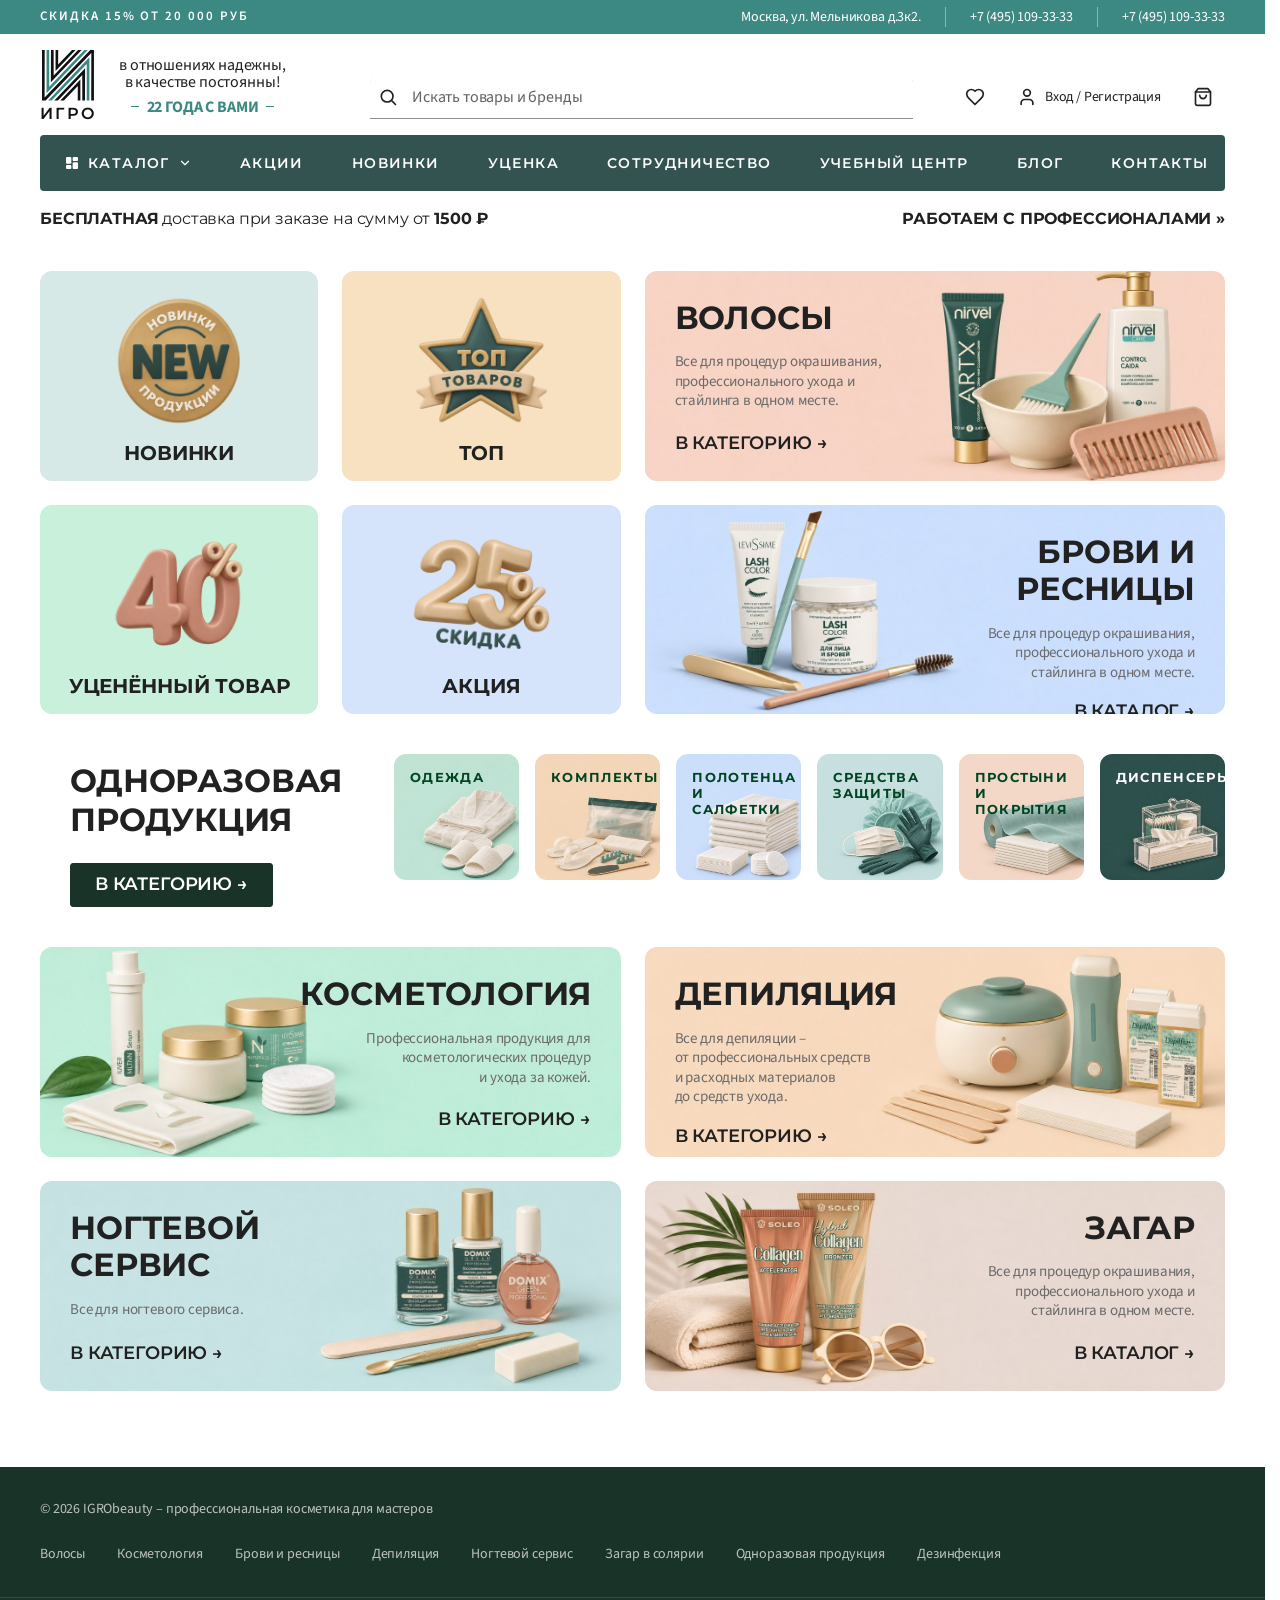
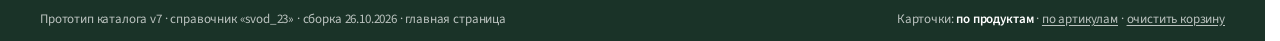
==== commit 2e8e6fa4: "Home: best-offers block removed; footer gap halved Co-Authored-By: Claude Opus 5.5 <noreply@anthropi" ====
--- a/index.html
+++ b/index.html
@@ -67,23 +67,6 @@
     </a>
   </div>
 
-  <section class="ig-offers" aria-labelledby="ig-offers-t">
-    <h2 class="ig-offers__t" id="ig-offers-t">Лучшее предложение</h2>
-    <div class="ig-offers__wrap">
-      <button type="button" class="ig-offers__arrow ig-offers__arrow--left" data-offers="-1" aria-label="Назад"><svg viewBox="0 0 24 48" aria-hidden="true"><path d="M20 4 4 24l16 20"/></svg></button>
-      <ul class="ig-offers__track" data-offers-track>
-        <li><a class="ig-offer" href="#"><img src="assets/home/offer-1.png" width="151" height="151" alt="" loading="lazy" decoding="async"><span class="ig-offer__txt"><span class="ig-offer__brand">Levissime</span><span class="ig-offer__big">EXO</span></span></a></li>
-        <li><a class="ig-offer" href="#"><img src="assets/home/offer-2.png" width="150" height="150" alt="" loading="lazy" decoding="async"><span class="ig-offer__txt"><span class="ig-offer__brand">Levissime</span><span class="ig-offer__name">Radiant Skin Cream VITA&nbsp;D</span></span></a></li>
-        <li><a class="ig-offer" href="#"><img src="assets/home/offer-3.png" width="150" height="150" alt="" loading="lazy" decoding="async"><span class="ig-offer__txt"><span class="ig-offer__brand">Nitrile</span><span class="ig-offer__name">Перчатки нитриловые</span></span></a></li>
-        <li><a class="ig-offer" href="#"><img src="assets/home/offer-4.png" width="118" height="118" alt="" loading="lazy" decoding="async"><span class="ig-offer__txt"><span class="ig-offer__brand">Concept</span><span class="ig-offer__name">Гель-краска для бровей</span></span></a></li>
-        <li><a class="ig-offer" href="#"><img src="assets/home/offer-2.png" width="150" height="150" alt="" loading="lazy" decoding="async"><span class="ig-offer__txt"><span class="ig-offer__brand">Levissime</span><span class="ig-offer__name">Radiant Skin Cream VITA&nbsp;D</span></span></a></li>
-        <li><a class="ig-offer" href="#"><img src="assets/home/offer-3.png" width="150" height="150" alt="" loading="lazy" decoding="async"><span class="ig-offer__txt"><span class="ig-offer__brand">Nitrile</span><span class="ig-offer__name">Перчатки нитриловые</span></span></a></li>
-        <li><a class="ig-offer" href="#"><img src="assets/home/offer-4.png" width="118" height="118" alt="" loading="lazy" decoding="async"><span class="ig-offer__txt"><span class="ig-offer__brand">Concept</span><span class="ig-offer__name">Гель-краска для бровей</span></span></a></li>
-        <li><a class="ig-offer" href="#"><img src="assets/home/offer-1.png" width="151" height="151" alt="" loading="lazy" decoding="async"><span class="ig-offer__txt"><span class="ig-offer__brand">Levissime</span><span class="ig-offer__big">EXO</span></span></a></li>
-      </ul>
-      <button type="button" class="ig-offers__arrow ig-offers__arrow--right" data-offers="1" aria-label="Вперёд"><svg viewBox="0 0 24 48" aria-hidden="true"><path d="M4 4l16 20L4 44"/></svg></button>
-    </div>
-  </section>
 
   <div class="ig-cats">
     <a class="ig-cat" href="category.html?id=nails" style="--cat-img: url(&quot;assets/home/cat-nails.jpg&quot;); --cat-bg: #cae2e0">
--- a/styles.css
+++ b/styles.css
@@ -1881,7 +1881,9 @@
    ========================================================================== */
 /* фон главной белый, как в макете: у эмблем подборок и плиток белая подложка */
 body.igro[data-page="home"] { background: var(--surface-card); }
-.ig-home { padding-top: var(--mast-h, 0px); padding-bottom: var(--space-9); }
+.ig-home { padding-top: var(--mast-h, 0px); }
+/* 04.11, Антон: подвал ближе к последнему ряду баннеров – вдвое (было 24 + 64 + 64 = 152 px, стало 76; отступ ряда схлопывается с отступом подвала) */
+body.igro[data-page="home"] .ig-footer { margin-top: 76px; }
 .ig-home__strip {
   display: flex; flex-wrap: wrap; justify-content: space-between; align-items: center; gap: var(--space-2) var(--space-4);
   padding: var(--space-3) 0;
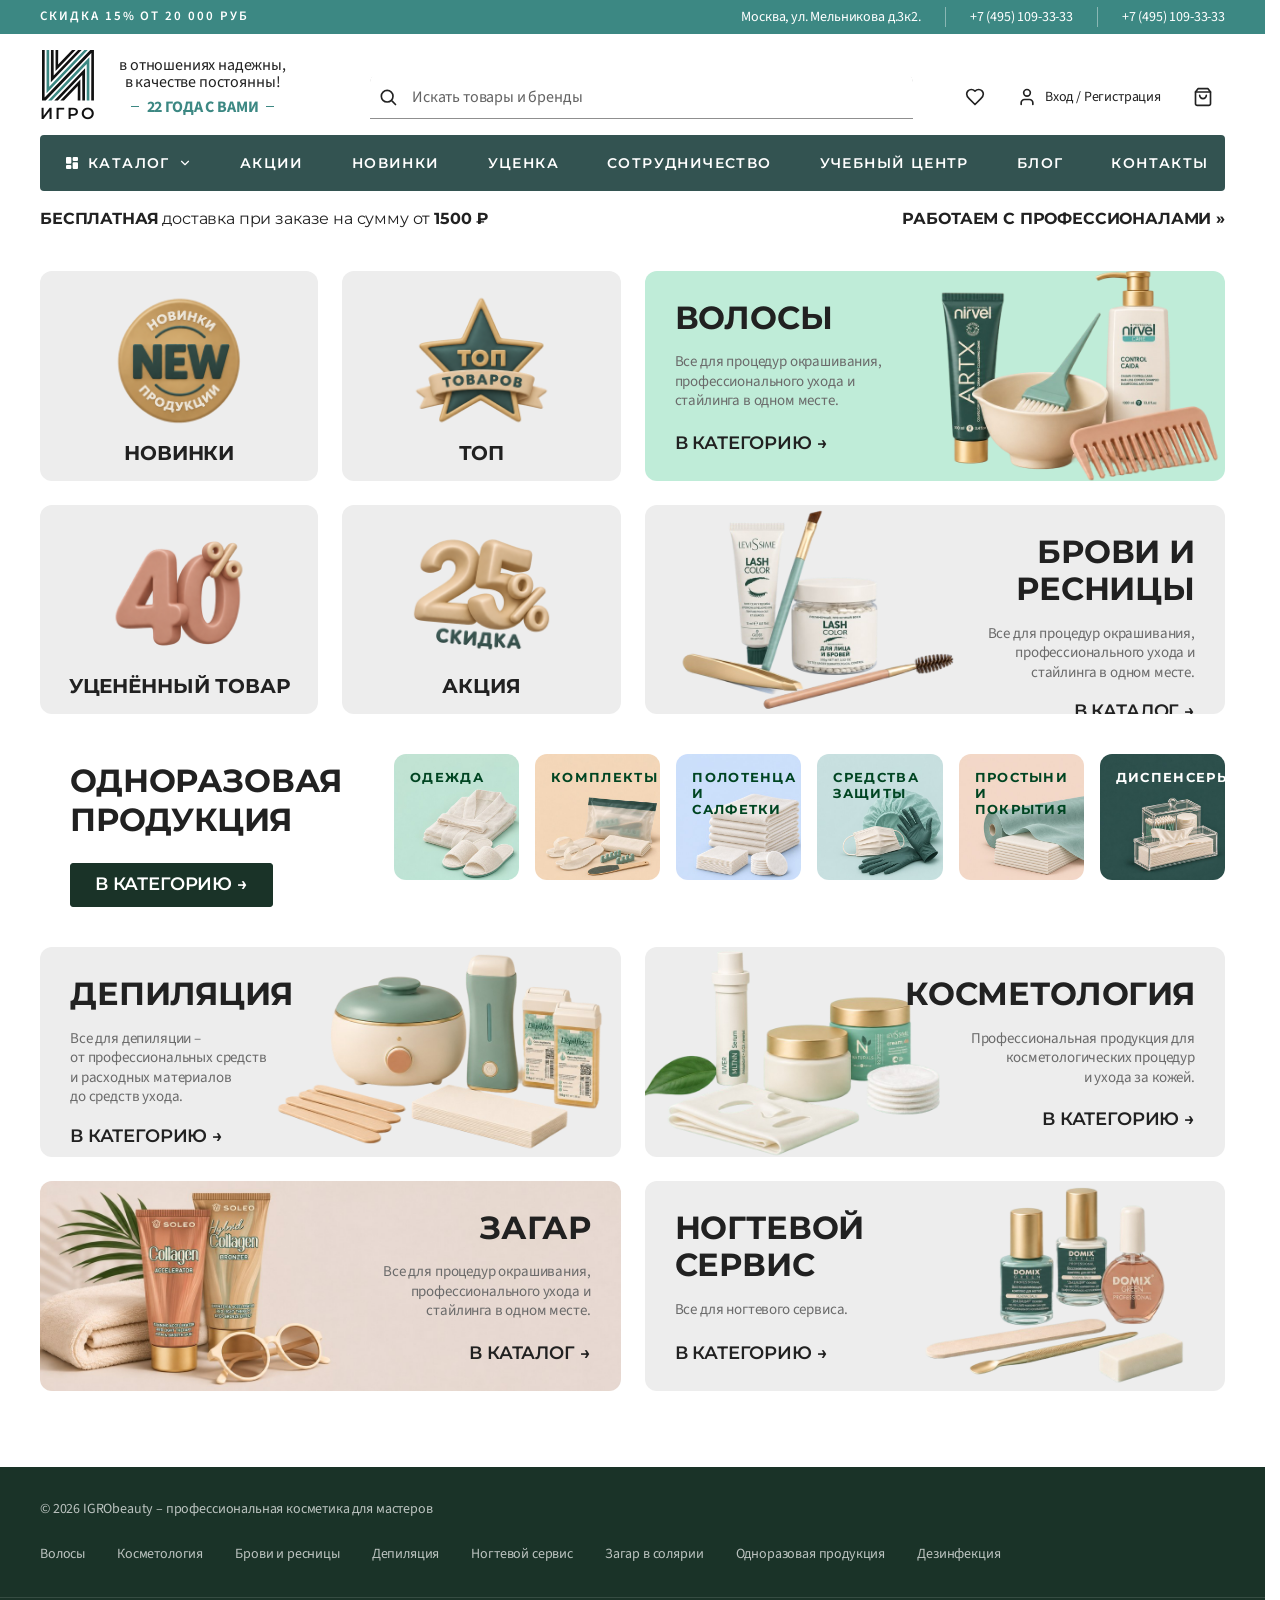
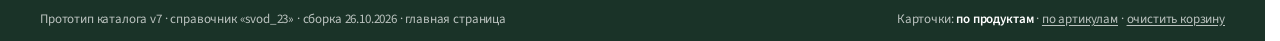
==== commit 9773f439: "Home: backgrounds and order after Anton's Figma edit 2884:5151 (cutouts on flat colours, grey promo " ====
--- a/index.html
+++ b/index.html
@@ -32,12 +32,12 @@
   <nav class="ig-home__top" aria-label="Подборки и разделы">
     <a class="ig-promo ig-promo--new" href="#"><img src="assets/home/promo-new.png" width="608" height="608" alt="" decoding="async"><span class="ig-promo__t">Новинки</span></a>
     <a class="ig-promo ig-promo--top" href="#"><img src="assets/home/promo-top.png" width="608" height="608" alt="" decoding="async"><span class="ig-promo__t">Топ</span></a>
-    <a class="ig-cat" href="category.html" style="--cat-img: url(&quot;assets/home/cat-hair.jpg&quot;); --cat-bg: #f7d7c5">
+    <a class="ig-cat" href="category.html" style="--cat-img: url(&quot;assets/home/cat-hair.png&quot;); --cat-bg: #bfecd8">
       <span class="ig-cat__body"><span class="ig-cat__t">Волосы</span><span class="ig-cat__d">Все для процедур окрашивания, профессионального ухода и стайлинга в&nbsp;одном месте.</span><span class="ig-cat__go">В категорию →</span></span>
     </a>
     <a class="ig-promo ig-promo--markdown" href="#"><img src="assets/home/promo-markdown.png" width="608" height="608" alt="" decoding="async"><span class="ig-promo__t">Уценённый товар</span></a>
     <a class="ig-promo ig-promo--sale" href="#"><img src="assets/home/promo-sale.png" width="608" height="608" alt="" decoding="async"><span class="ig-promo__t">Акция</span></a>
-    <a class="ig-cat ig-cat--end" href="category.html?id=brows" style="--cat-img: url(&quot;assets/home/cat-brows.jpg&quot;); --cat-bg: #cbdffa">
+    <a class="ig-cat ig-cat--end" href="category.html?id=brows" style="--cat-img: url(&quot;assets/home/cat-brows.png&quot;); --cat-bg: #ededed">
       <span class="ig-cat__body"><span class="ig-cat__t">Брови и ресницы</span><span class="ig-cat__d">Все для процедур окрашивания, профессионального ухода и стайлинга в&nbsp;одном месте.</span><span class="ig-cat__go">В каталог →</span></span>
     </a>
   </nav>
@@ -59,21 +59,21 @@
   </section>
 
   <div class="ig-cats">
-    <a class="ig-cat ig-cat--end" href="category.html?id=cosmetology" style="--cat-img: url(&quot;assets/home/cat-cosmet.jpg&quot;); --cat-bg: #c1ebd6">
+    <a class="ig-cat" href="category.html?id=depilation" style="--cat-img: url(&quot;assets/home/cat-depil.png&quot;); --cat-bg: #ededed">
+      <span class="ig-cat__body"><span class="ig-cat__t">Депиляция</span><span class="ig-cat__d">Все для депиляции – от&nbsp;профессиональных средств и&nbsp;расходных материалов до&nbsp;средств ухода.</span><span class="ig-cat__go">В категорию →</span></span>
+    </a>
+    <a class="ig-cat ig-cat--end" href="category.html?id=cosmetology" style="--cat-img: url(&quot;assets/home/cat-cosmet.png&quot;); --cat-bg: #ededed">
       <span class="ig-cat__body"><span class="ig-cat__t">Косметология</span><span class="ig-cat__d">Профессиональная продукция для косметологических процедур и&nbsp;ухода за&nbsp;кожей.</span><span class="ig-cat__go">В категорию →</span></span>
-    </a>
-    <a class="ig-cat" href="category.html?id=depilation" style="--cat-img: url(&quot;assets/home/cat-depil.jpg&quot;); --cat-bg: #f8dcbd">
-      <span class="ig-cat__body"><span class="ig-cat__t">Депиляция</span><span class="ig-cat__d">Все для депиляции – от&nbsp;профессиональных средств и&nbsp;расходных материалов до&nbsp;средств ухода.</span><span class="ig-cat__go">В категорию →</span></span>
     </a>
   </div>
 
 
   <div class="ig-cats">
-    <a class="ig-cat" href="category.html?id=nails" style="--cat-img: url(&quot;assets/home/cat-nails.jpg&quot;); --cat-bg: #cae2e0">
-      <span class="ig-cat__body"><span class="ig-cat__t">Ногтевой сервис</span><span class="ig-cat__d">Все для ногтевого сервиса.</span><span class="ig-cat__go">В категорию →</span></span>
-    </a>
     <a class="ig-cat ig-cat--end" href="category.html?id=tanning" style="--cat-img: url(&quot;assets/home/cat-tan.jpg&quot;); --cat-bg: #e6d9d0">
       <span class="ig-cat__body"><span class="ig-cat__t">Загар</span><span class="ig-cat__d">Все для процедур окрашивания, профессионального ухода и стайлинга в&nbsp;одном месте.</span><span class="ig-cat__go">В каталог →</span></span>
+    </a>
+    <a class="ig-cat" href="category.html?id=nails" style="--cat-img: url(&quot;assets/home/cat-nails.png&quot;); --cat-bg: #ededed">
+      <span class="ig-cat__body"><span class="ig-cat__t">Ногтевой сервис</span><span class="ig-cat__d">Все для ногтевого сервиса.</span><span class="ig-cat__go">В категорию →</span></span>
     </a>
   </div>
 </div>
--- a/styles.css
+++ b/styles.css
@@ -1897,7 +1897,7 @@
 
 /* верх главной (03.11, просьба Антона): слева 4 плашки подборок 2×2, справа «Волосы» над «Бровями».
    Одна сетка в 4 колонки: баннер занимает 2 колонки и задаёт высоту ряда (667 : 241), плашки тянутся на ту же высоту –
-   пара плашек вместе равна баннеру. Фоны плашек – светлые палитры В, по одному на семейство */
+   пара плашек вместе равна баннеру. Фоны плашек – светлые палитры В, по одному на семейство; 04.11 Антон в Figma 2884:5151 сделал все светло-серыми #EDEDED */
 .ig-home__top { display: grid; grid-template-columns: repeat(4, 1fr); gap: var(--space-4); margin: var(--space-4) 0; }
 .ig-home__top > .ig-cat { grid-column: span 2; }
 .ig-promo {
@@ -1905,10 +1905,10 @@
   min-width: 0; padding: var(--space-3); border-radius: 12px; background: var(--promo-bg); color: var(--text-default); text-align: center;
   transition: box-shadow var(--duration-base);
 }
-.ig-promo--new      { --promo-bg: #d6e9e7; }
-.ig-promo--top      { --promo-bg: #f7e1c0; }
-.ig-promo--markdown { --promo-bg: #c8f0da; }
-.ig-promo--sale     { --promo-bg: #d5e4fb; }
+.ig-promo--new      { --promo-bg: #ededed; }
+.ig-promo--top      { --promo-bg: #ededed; }
+.ig-promo--markdown { --promo-bg: #ededed; }
+.ig-promo--sale     { --promo-bg: #ededed; }
 .ig-promo img { flex: 1 1 0; min-height: 0; width: 100%; max-width: 100%; object-fit: contain; transition: transform var(--duration-base); }
 .ig-promo:hover img { transform: scale(1.05); }
 .ig-promo__t { font-family: var(--font-heading); font-weight: var(--weight-bold); font-size: 20px; line-height: 1.15; text-transform: uppercase; }
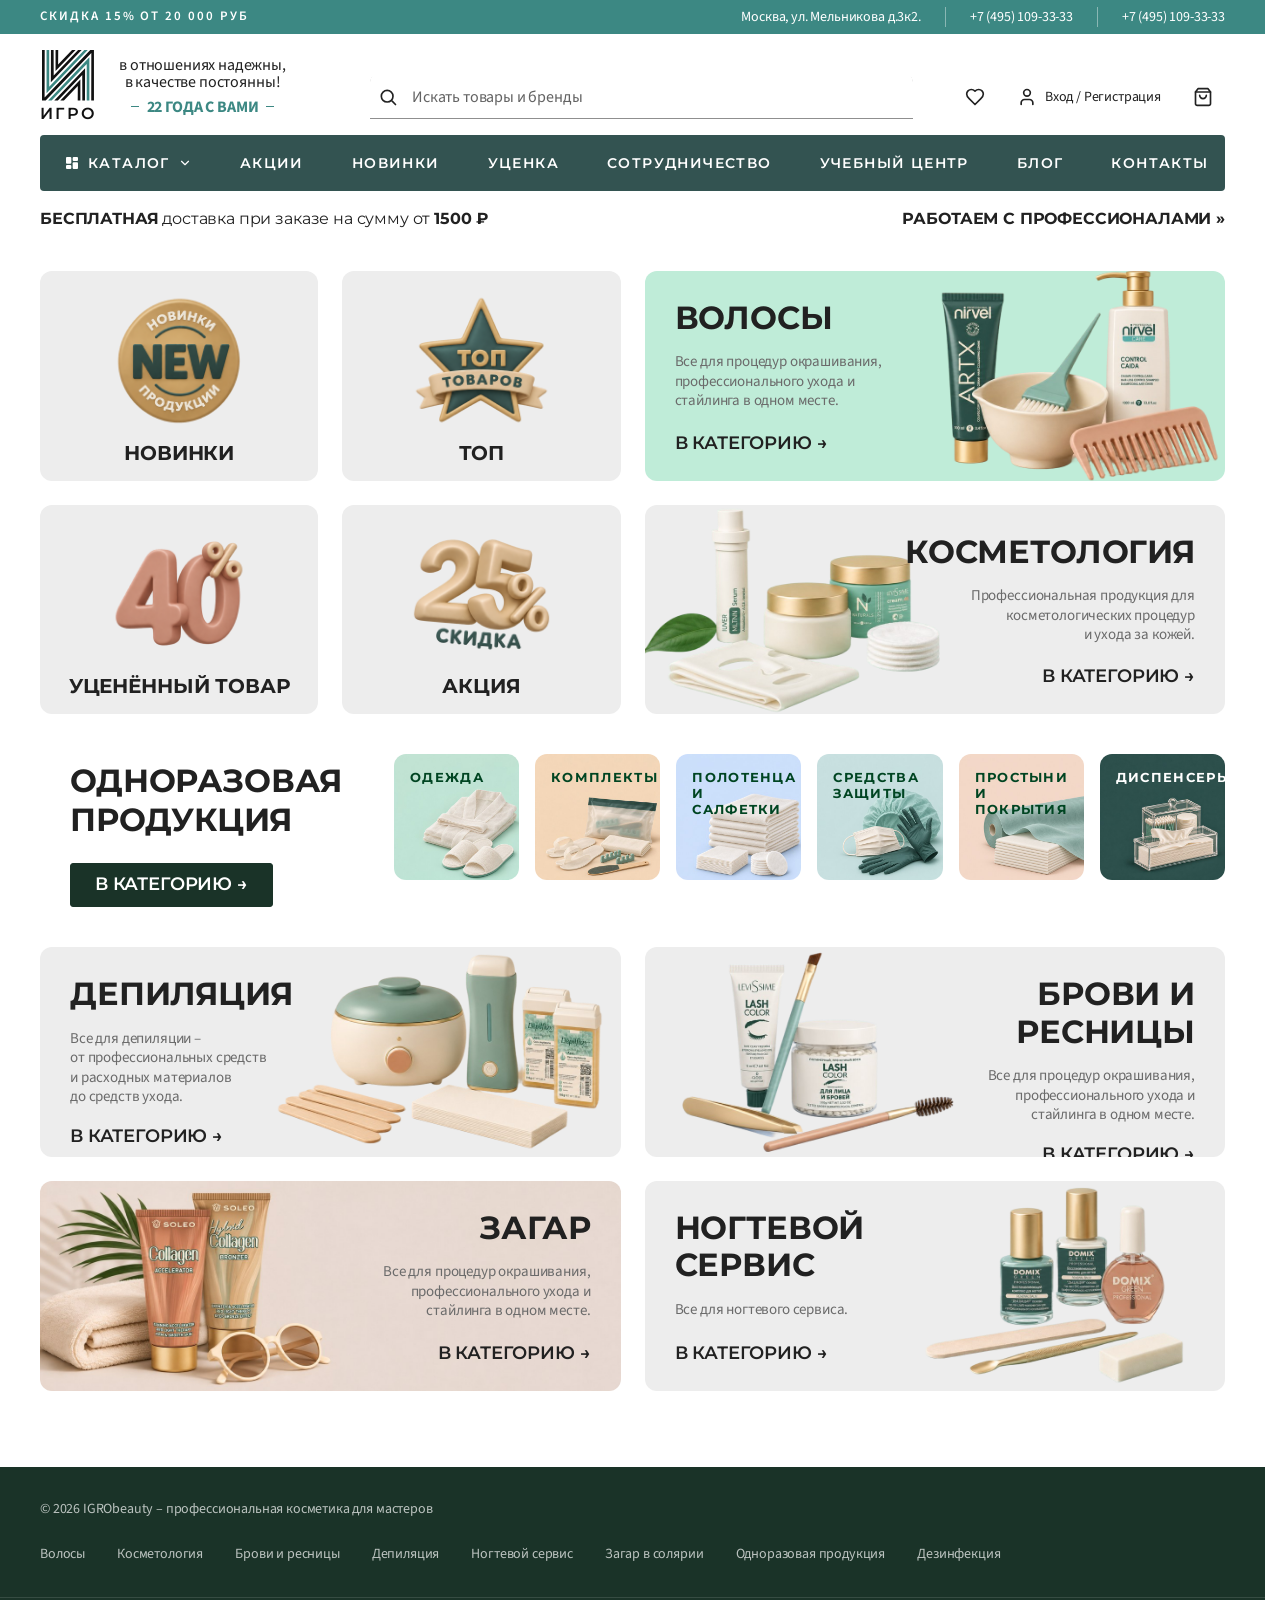
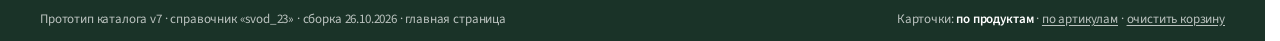
==== commit 309ebe67: "Home: Cosmetology and Brows swapped; all links read 'В категорию' Co-Authored-By: Claude Opus 5.5 <n" ====
--- a/index.html
+++ b/index.html
@@ -37,8 +37,8 @@
     </a>
     <a class="ig-promo ig-promo--markdown" href="#"><img src="assets/home/promo-markdown.png" width="608" height="608" alt="" decoding="async"><span class="ig-promo__t">Уценённый товар</span></a>
     <a class="ig-promo ig-promo--sale" href="#"><img src="assets/home/promo-sale.png" width="608" height="608" alt="" decoding="async"><span class="ig-promo__t">Акция</span></a>
-    <a class="ig-cat ig-cat--end" href="category.html?id=brows" style="--cat-img: url(&quot;assets/home/cat-brows.png&quot;); --cat-bg: #ededed">
-      <span class="ig-cat__body"><span class="ig-cat__t">Брови и ресницы</span><span class="ig-cat__d">Все для процедур окрашивания, профессионального ухода и стайлинга в&nbsp;одном месте.</span><span class="ig-cat__go">В каталог →</span></span>
+    <a class="ig-cat ig-cat--end" href="category.html?id=cosmetology" style="--cat-img: url(&quot;assets/home/cat-cosmet.png&quot;); --cat-bg: #ededed">
+      <span class="ig-cat__body"><span class="ig-cat__t">Косметология</span><span class="ig-cat__d">Профессиональная продукция для косметологических процедур и&nbsp;ухода за&nbsp;кожей.</span><span class="ig-cat__go">В категорию →</span></span>
     </a>
   </nav>
 
@@ -62,15 +62,15 @@
     <a class="ig-cat" href="category.html?id=depilation" style="--cat-img: url(&quot;assets/home/cat-depil.png&quot;); --cat-bg: #ededed">
       <span class="ig-cat__body"><span class="ig-cat__t">Депиляция</span><span class="ig-cat__d">Все для депиляции – от&nbsp;профессиональных средств и&nbsp;расходных материалов до&nbsp;средств ухода.</span><span class="ig-cat__go">В категорию →</span></span>
     </a>
-    <a class="ig-cat ig-cat--end" href="category.html?id=cosmetology" style="--cat-img: url(&quot;assets/home/cat-cosmet.png&quot;); --cat-bg: #ededed">
-      <span class="ig-cat__body"><span class="ig-cat__t">Косметология</span><span class="ig-cat__d">Профессиональная продукция для косметологических процедур и&nbsp;ухода за&nbsp;кожей.</span><span class="ig-cat__go">В категорию →</span></span>
+    <a class="ig-cat ig-cat--end" href="category.html?id=brows" style="--cat-img: url(&quot;assets/home/cat-brows.png&quot;); --cat-bg: #ededed">
+      <span class="ig-cat__body"><span class="ig-cat__t">Брови и ресницы</span><span class="ig-cat__d">Все для процедур окрашивания, профессионального ухода и стайлинга в&nbsp;одном месте.</span><span class="ig-cat__go">В категорию →</span></span>
     </a>
   </div>
 
 
   <div class="ig-cats">
     <a class="ig-cat ig-cat--end" href="category.html?id=tanning" style="--cat-img: url(&quot;assets/home/cat-tan.jpg&quot;); --cat-bg: #e6d9d0">
-      <span class="ig-cat__body"><span class="ig-cat__t">Загар</span><span class="ig-cat__d">Все для процедур окрашивания, профессионального ухода и стайлинга в&nbsp;одном месте.</span><span class="ig-cat__go">В каталог →</span></span>
+      <span class="ig-cat__body"><span class="ig-cat__t">Загар</span><span class="ig-cat__d">Все для процедур окрашивания, профессионального ухода и стайлинга в&nbsp;одном месте.</span><span class="ig-cat__go">В категорию →</span></span>
     </a>
     <a class="ig-cat" href="category.html?id=nails" style="--cat-img: url(&quot;assets/home/cat-nails.png&quot;); --cat-bg: #ededed">
       <span class="ig-cat__body"><span class="ig-cat__t">Ногтевой сервис</span><span class="ig-cat__d">Все для ногтевого сервиса.</span><span class="ig-cat__go">В категорию →</span></span>
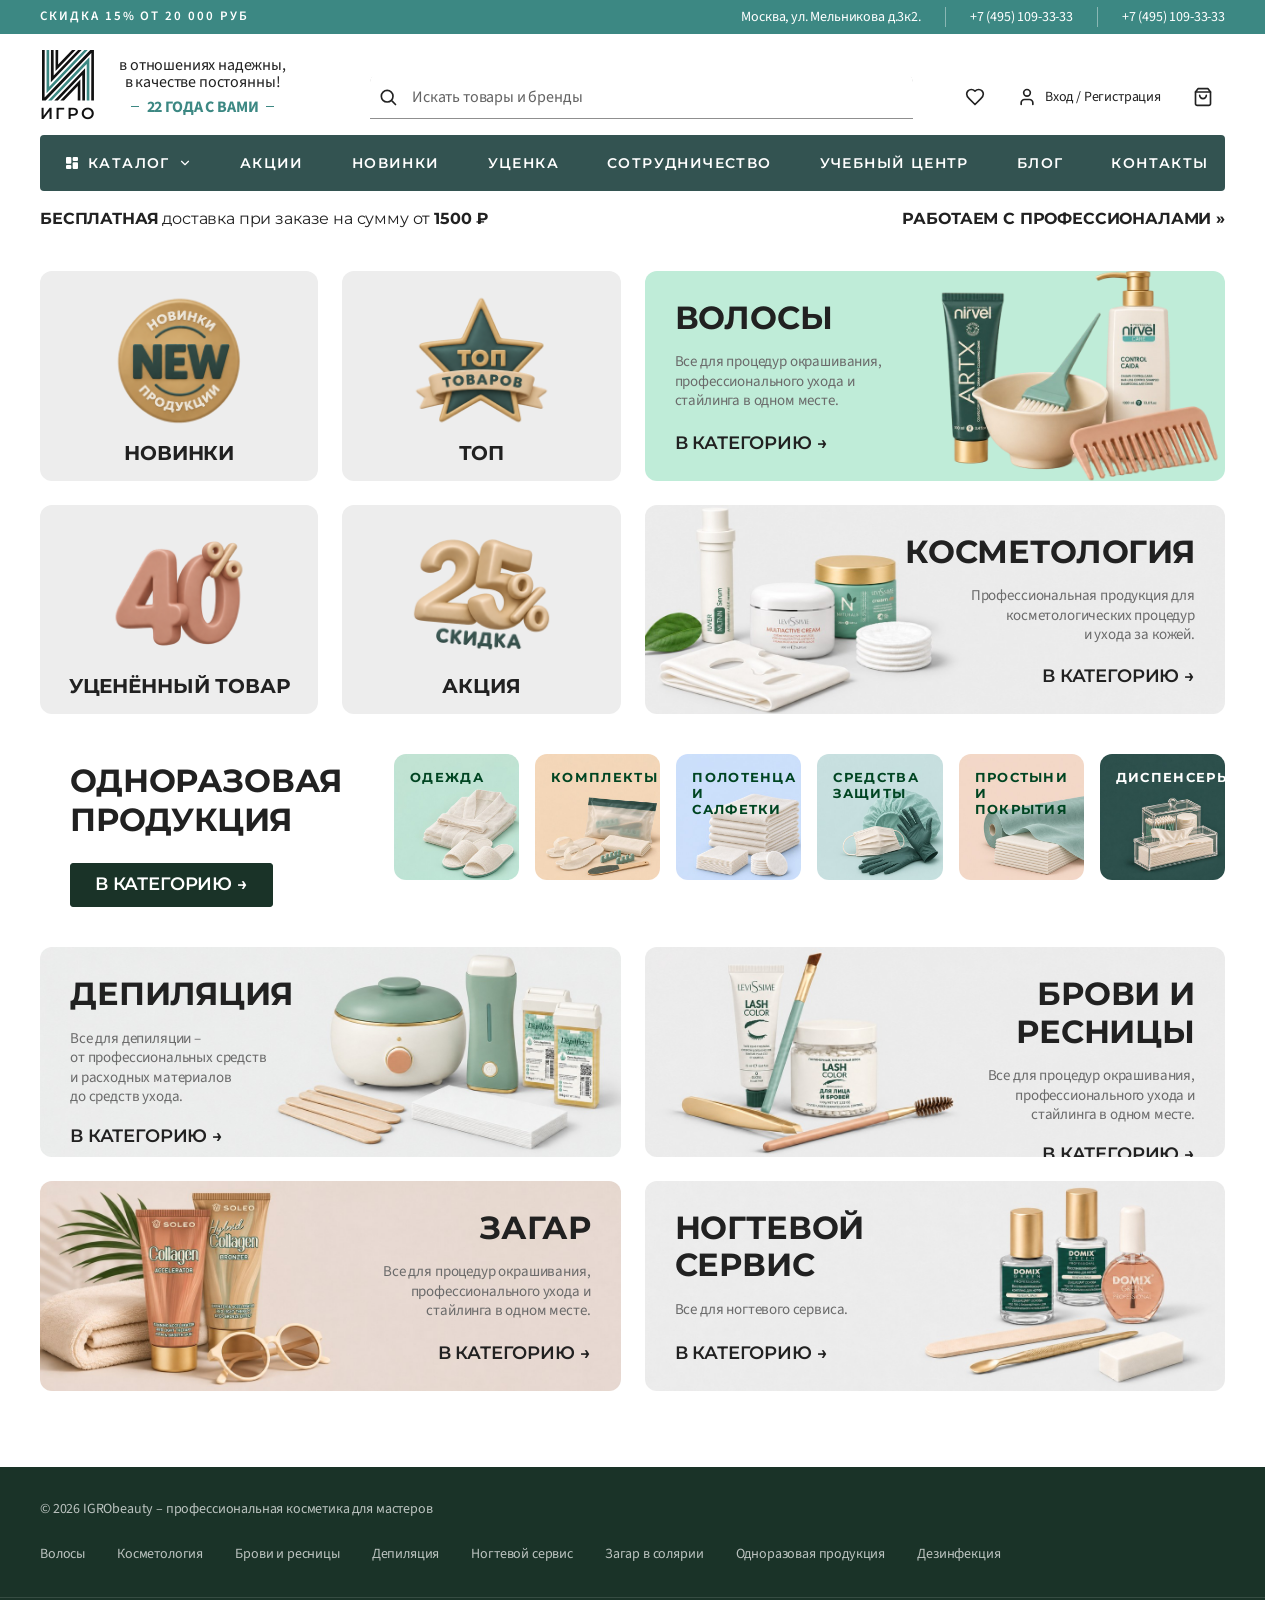
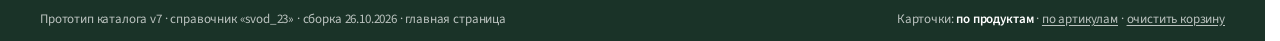
==== commit 844a3974: "Home: grey banners re-rendered with shadows, no old-backdrop reflections; Levissime Multiactive jar " ====
--- a/index.html
+++ b/index.html
@@ -37,7 +37,7 @@
     </a>
     <a class="ig-promo ig-promo--markdown" href="#"><img src="assets/home/promo-markdown.png" width="608" height="608" alt="" decoding="async"><span class="ig-promo__t">Уценённый товар</span></a>
     <a class="ig-promo ig-promo--sale" href="#"><img src="assets/home/promo-sale.png" width="608" height="608" alt="" decoding="async"><span class="ig-promo__t">Акция</span></a>
-    <a class="ig-cat ig-cat--end" href="category.html?id=cosmetology" style="--cat-img: url(&quot;assets/home/cat-cosmet.png&quot;); --cat-bg: #ededed">
+    <a class="ig-cat ig-cat--end" href="category.html?id=cosmetology" style="--cat-img: url(&quot;assets/home/cat-cosmet.jpg&quot;); --cat-bg: #ededed">
       <span class="ig-cat__body"><span class="ig-cat__t">Косметология</span><span class="ig-cat__d">Профессиональная продукция для косметологических процедур и&nbsp;ухода за&nbsp;кожей.</span><span class="ig-cat__go">В категорию →</span></span>
     </a>
   </nav>
@@ -59,10 +59,10 @@
   </section>
 
   <div class="ig-cats">
-    <a class="ig-cat" href="category.html?id=depilation" style="--cat-img: url(&quot;assets/home/cat-depil.png&quot;); --cat-bg: #ededed">
+    <a class="ig-cat" href="category.html?id=depilation" style="--cat-img: url(&quot;assets/home/cat-depil.jpg&quot;); --cat-bg: #ededed">
       <span class="ig-cat__body"><span class="ig-cat__t">Депиляция</span><span class="ig-cat__d">Все для депиляции – от&nbsp;профессиональных средств и&nbsp;расходных материалов до&nbsp;средств ухода.</span><span class="ig-cat__go">В категорию →</span></span>
     </a>
-    <a class="ig-cat ig-cat--end" href="category.html?id=brows" style="--cat-img: url(&quot;assets/home/cat-brows.png&quot;); --cat-bg: #ededed">
+    <a class="ig-cat ig-cat--end" href="category.html?id=brows" style="--cat-img: url(&quot;assets/home/cat-brows.jpg&quot;); --cat-bg: #ededed">
       <span class="ig-cat__body"><span class="ig-cat__t">Брови и ресницы</span><span class="ig-cat__d">Все для процедур окрашивания, профессионального ухода и стайлинга в&nbsp;одном месте.</span><span class="ig-cat__go">В категорию →</span></span>
     </a>
   </div>
@@ -72,7 +72,7 @@
     <a class="ig-cat ig-cat--end" href="category.html?id=tanning" style="--cat-img: url(&quot;assets/home/cat-tan.jpg&quot;); --cat-bg: #e6d9d0">
       <span class="ig-cat__body"><span class="ig-cat__t">Загар</span><span class="ig-cat__d">Все для процедур окрашивания, профессионального ухода и стайлинга в&nbsp;одном месте.</span><span class="ig-cat__go">В категорию →</span></span>
     </a>
-    <a class="ig-cat" href="category.html?id=nails" style="--cat-img: url(&quot;assets/home/cat-nails.png&quot;); --cat-bg: #ededed">
+    <a class="ig-cat" href="category.html?id=nails" style="--cat-img: url(&quot;assets/home/cat-nails.jpg&quot;); --cat-bg: #ededed">
       <span class="ig-cat__body"><span class="ig-cat__t">Ногтевой сервис</span><span class="ig-cat__d">Все для ногтевого сервиса.</span><span class="ig-cat__go">В категорию →</span></span>
     </a>
   </div>
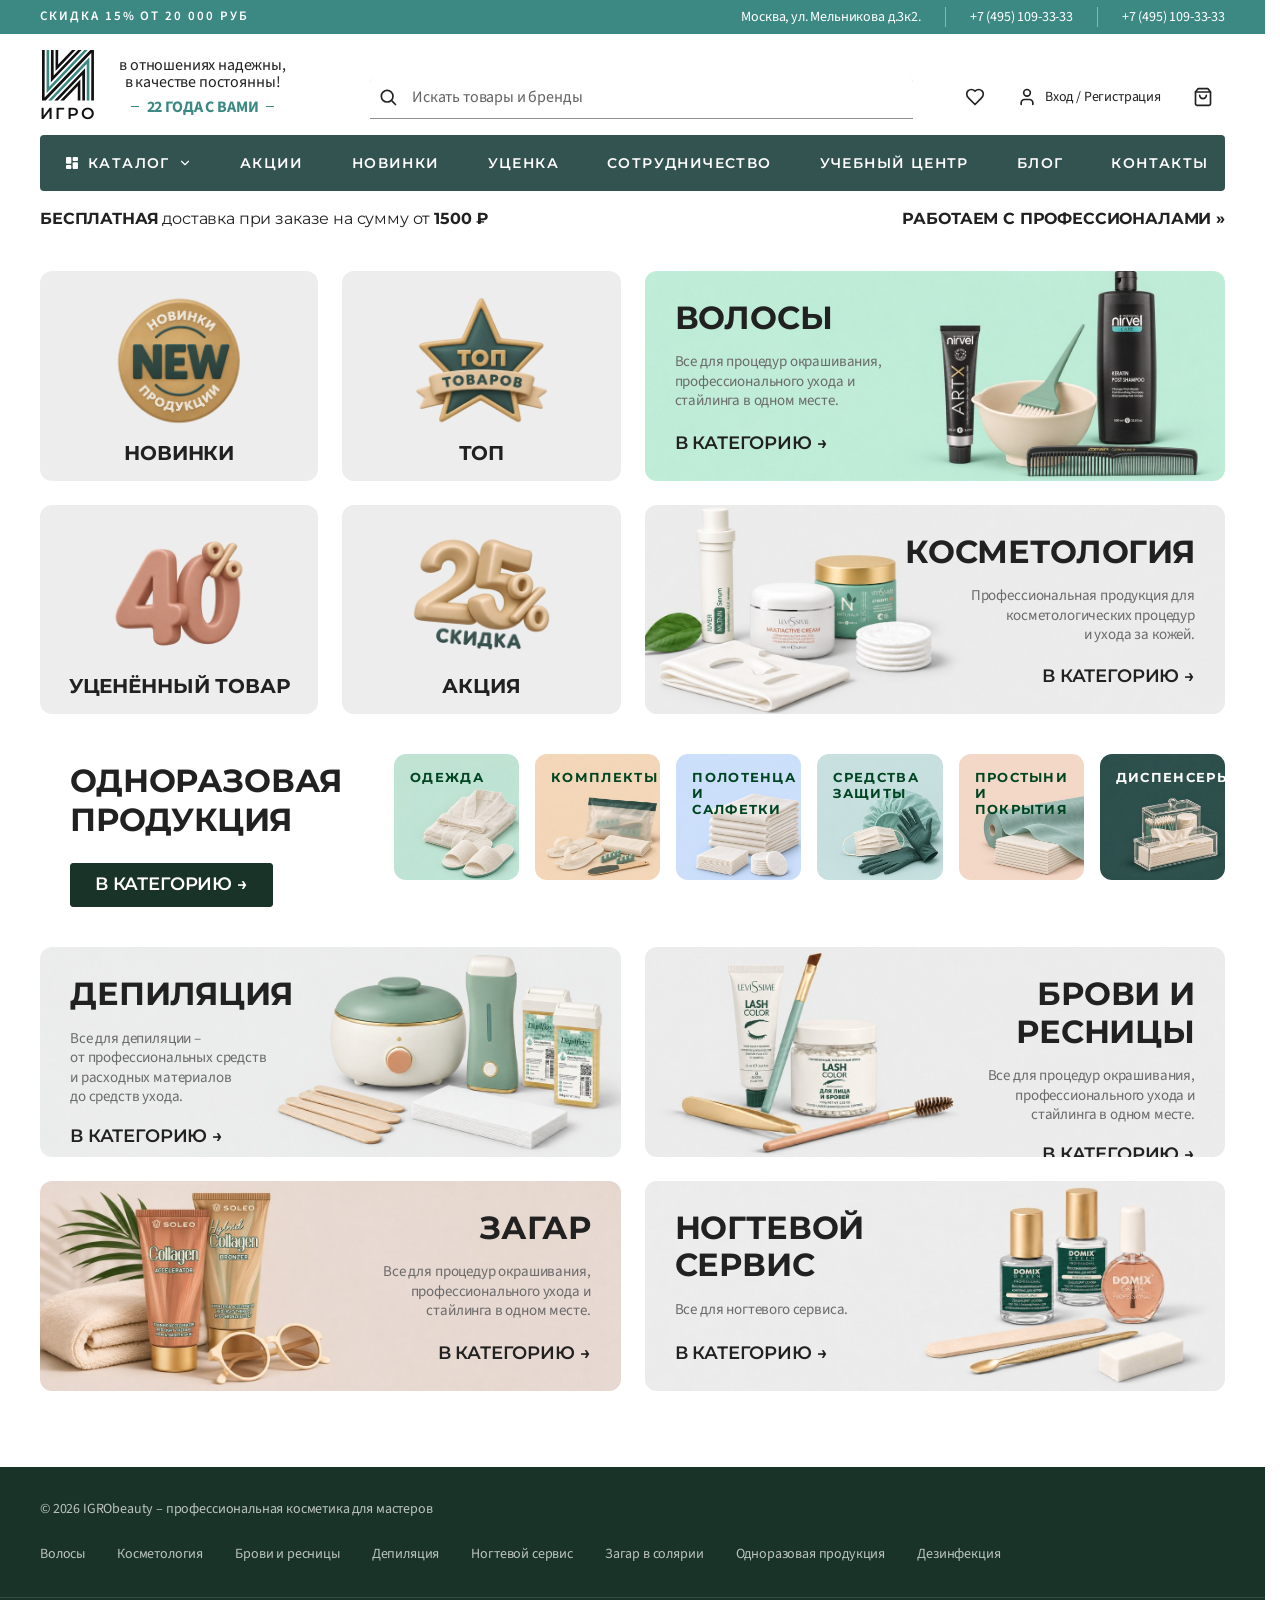
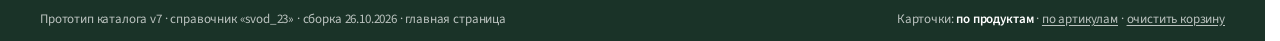
==== commit 70423eff: "Home: hair banner v3 – graphite ARTX, black Nirvel 1000 ml, Comair Carbon comb, real proportions, sh" ====
--- a/index.html
+++ b/index.html
@@ -32,7 +32,7 @@
   <nav class="ig-home__top" aria-label="Подборки и разделы">
     <a class="ig-promo ig-promo--new" href="#"><img src="assets/home/promo-new.png" width="608" height="608" alt="" decoding="async"><span class="ig-promo__t">Новинки</span></a>
     <a class="ig-promo ig-promo--top" href="#"><img src="assets/home/promo-top.png" width="608" height="608" alt="" decoding="async"><span class="ig-promo__t">Топ</span></a>
-    <a class="ig-cat" href="category.html" style="--cat-img: url(&quot;assets/home/cat-hair.png&quot;); --cat-bg: #bfecd8">
+    <a class="ig-cat" href="category.html" style="--cat-img: url(&quot;assets/home/cat-hair.jpg&quot;); --cat-bg: #bfecd8">
       <span class="ig-cat__body"><span class="ig-cat__t">Волосы</span><span class="ig-cat__d">Все для процедур окрашивания, профессионального ухода и стайлинга в&nbsp;одном месте.</span><span class="ig-cat__go">В категорию →</span></span>
     </a>
     <a class="ig-promo ig-promo--markdown" href="#"><img src="assets/home/promo-markdown.png" width="608" height="608" alt="" decoding="async"><span class="ig-promo__t">Уценённый товар</span></a>
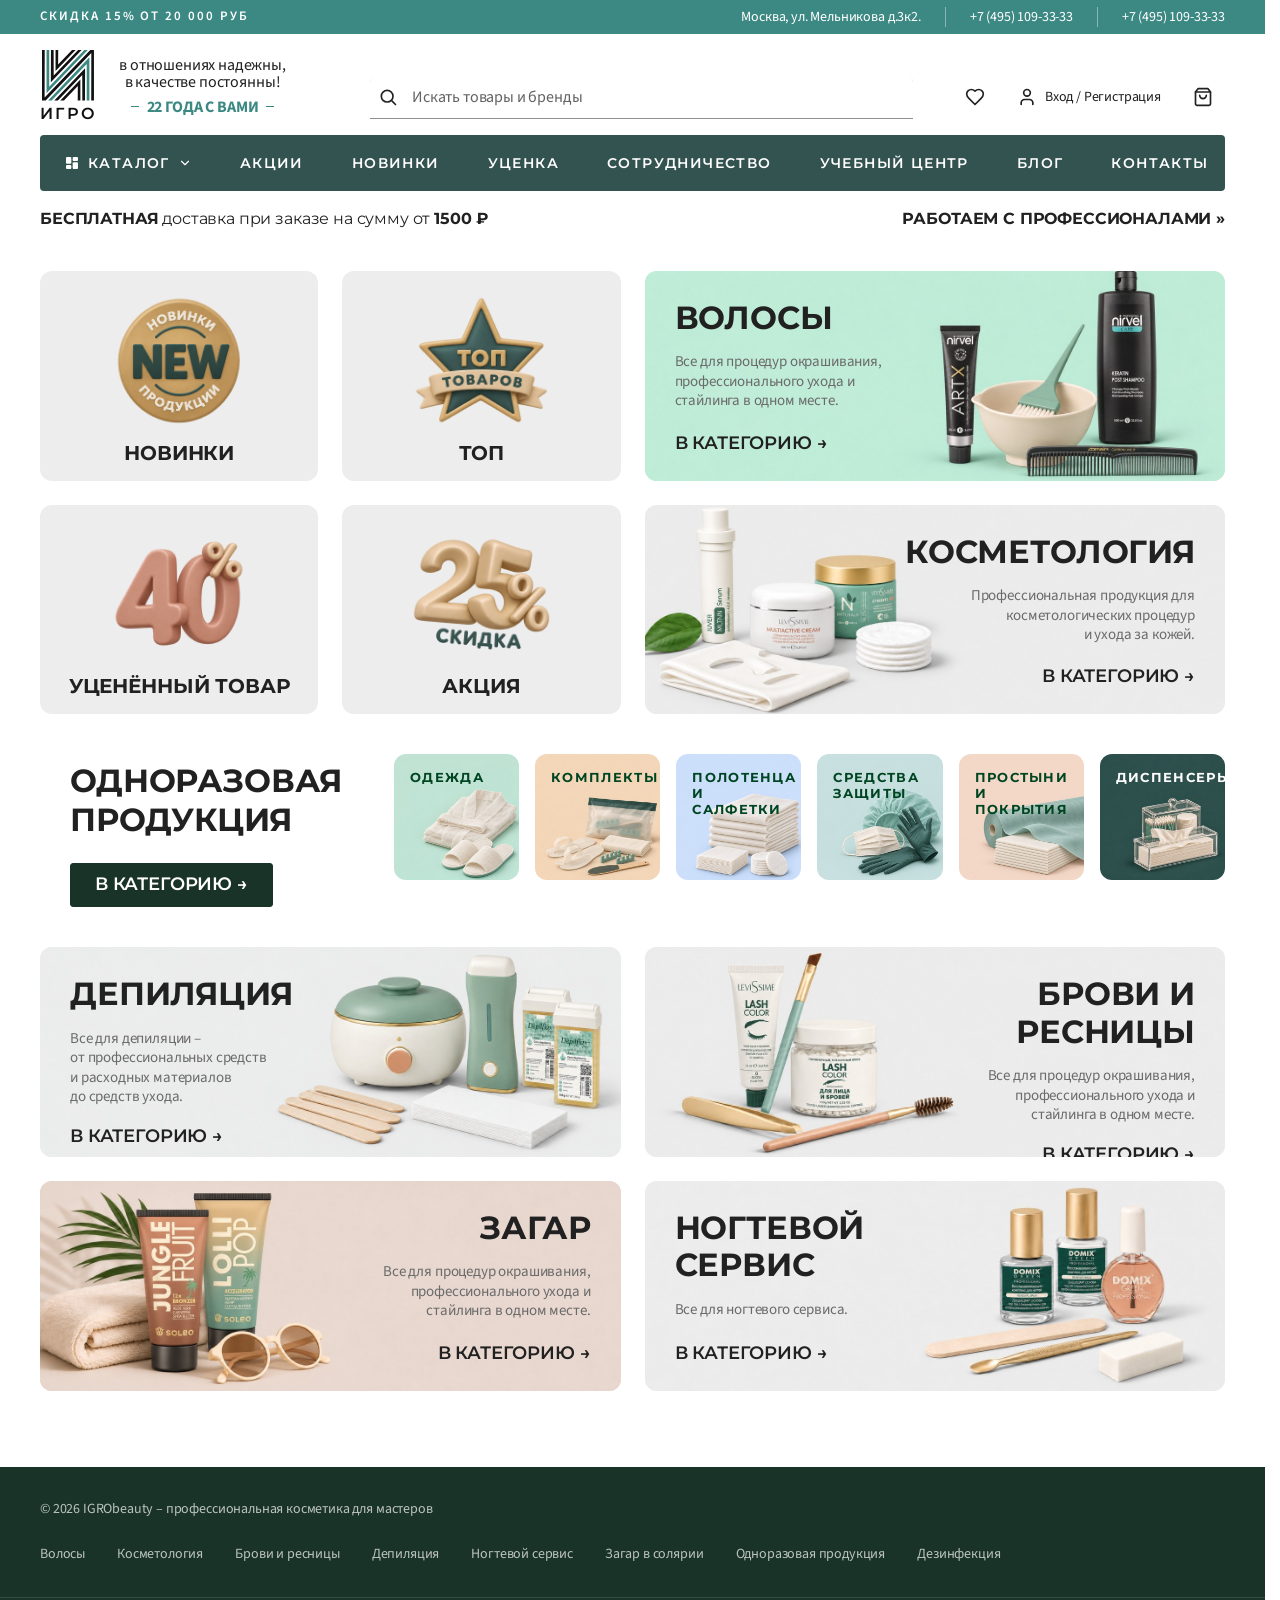
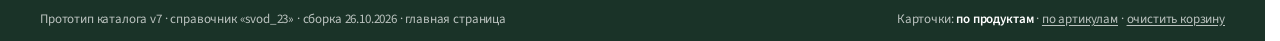
==== commit 4ea4baa9: "Home: hover zoom on category banners; tan banner with Soleo Jungle Fruit and Lolli Pop Co-Authored-B" ====
--- a/index.html
+++ b/index.html
@@ -69,7 +69,7 @@
 
 
   <div class="ig-cats">
-    <a class="ig-cat ig-cat--end" href="category.html?id=tanning" style="--cat-img: url(&quot;assets/home/cat-tan.jpg&quot;); --cat-bg: #e6d9d0">
+    <a class="ig-cat ig-cat--end" href="category.html?id=tanning" style="--cat-img: url(&quot;assets/home/cat-tan.jpg&quot;); --cat-bg: #e8d7cf">
       <span class="ig-cat__body"><span class="ig-cat__t">Загар</span><span class="ig-cat__d">Все для процедур окрашивания, профессионального ухода и стайлинга в&nbsp;одном месте.</span><span class="ig-cat__go">В категорию →</span></span>
     </a>
     <a class="ig-cat" href="category.html?id=nails" style="--cat-img: url(&quot;assets/home/cat-nails.jpg&quot;); --cat-bg: #ededed">
--- a/styles.css
+++ b/styles.css
@@ -1910,7 +1910,7 @@
 .ig-promo--markdown { --promo-bg: #ededed; }
 .ig-promo--sale     { --promo-bg: #ededed; }
 .ig-promo img { flex: 1 1 0; min-height: 0; width: 100%; max-width: 100%; object-fit: contain; transition: transform var(--duration-base); }
-.ig-promo:hover img { transform: scale(1.05); }
+@media (hover: hover) { .ig-promo:hover img { transform: scale(1.05); } }
 .ig-promo__t { font-family: var(--font-heading); font-weight: var(--weight-bold); font-size: 20px; line-height: 1.15; text-transform: uppercase; }
 .ig-promo:hover .ig-promo__t { color: var(--text-link); }
 
@@ -1918,8 +1918,12 @@
 .ig-cats { display: grid; grid-template-columns: 1fr 1fr; gap: var(--space-4); margin: var(--space-4) 0; }
 .ig-cat {
   position: relative; display: flex; aspect-ratio: 667 / 241; min-height: 200px; overflow: hidden;
-  border-radius: 12px; background: var(--cat-bg, #e7e6eb) var(--cat-img) center / cover no-repeat;   /* --cat-bg – фон картинки (04.11), виден, пока она грузится */ color: var(--text-default);
-}
+  border-radius: 12px; background: var(--cat-bg, #e7e6eb);   /* --cat-bg – фон картинки (04.11), виден, пока она грузится */ color: var(--text-default);
+}
+/* картинка – отдельным слоем, чтобы при наведении слегка увеличиваться, как в плашках и квадратах (04.11) */
+.ig-cat::before { content: ""; position: absolute; inset: 0; background: var(--cat-img) center / cover no-repeat; transition: transform var(--duration-base) var(--ease-standard); }
+.ig-cat > * { position: relative; }
+@media (hover: hover) { .ig-cat:hover::before { transform: scale(1.05); } }
 .ig-cat--end { justify-content: flex-end; text-align: right; }
 .ig-cat__body { display: flex; flex-direction: column; align-items: flex-start; max-width: 52%; padding: 28px 30px 24px; }
 .ig-cat--end .ig-cat__body { align-items: flex-end; }
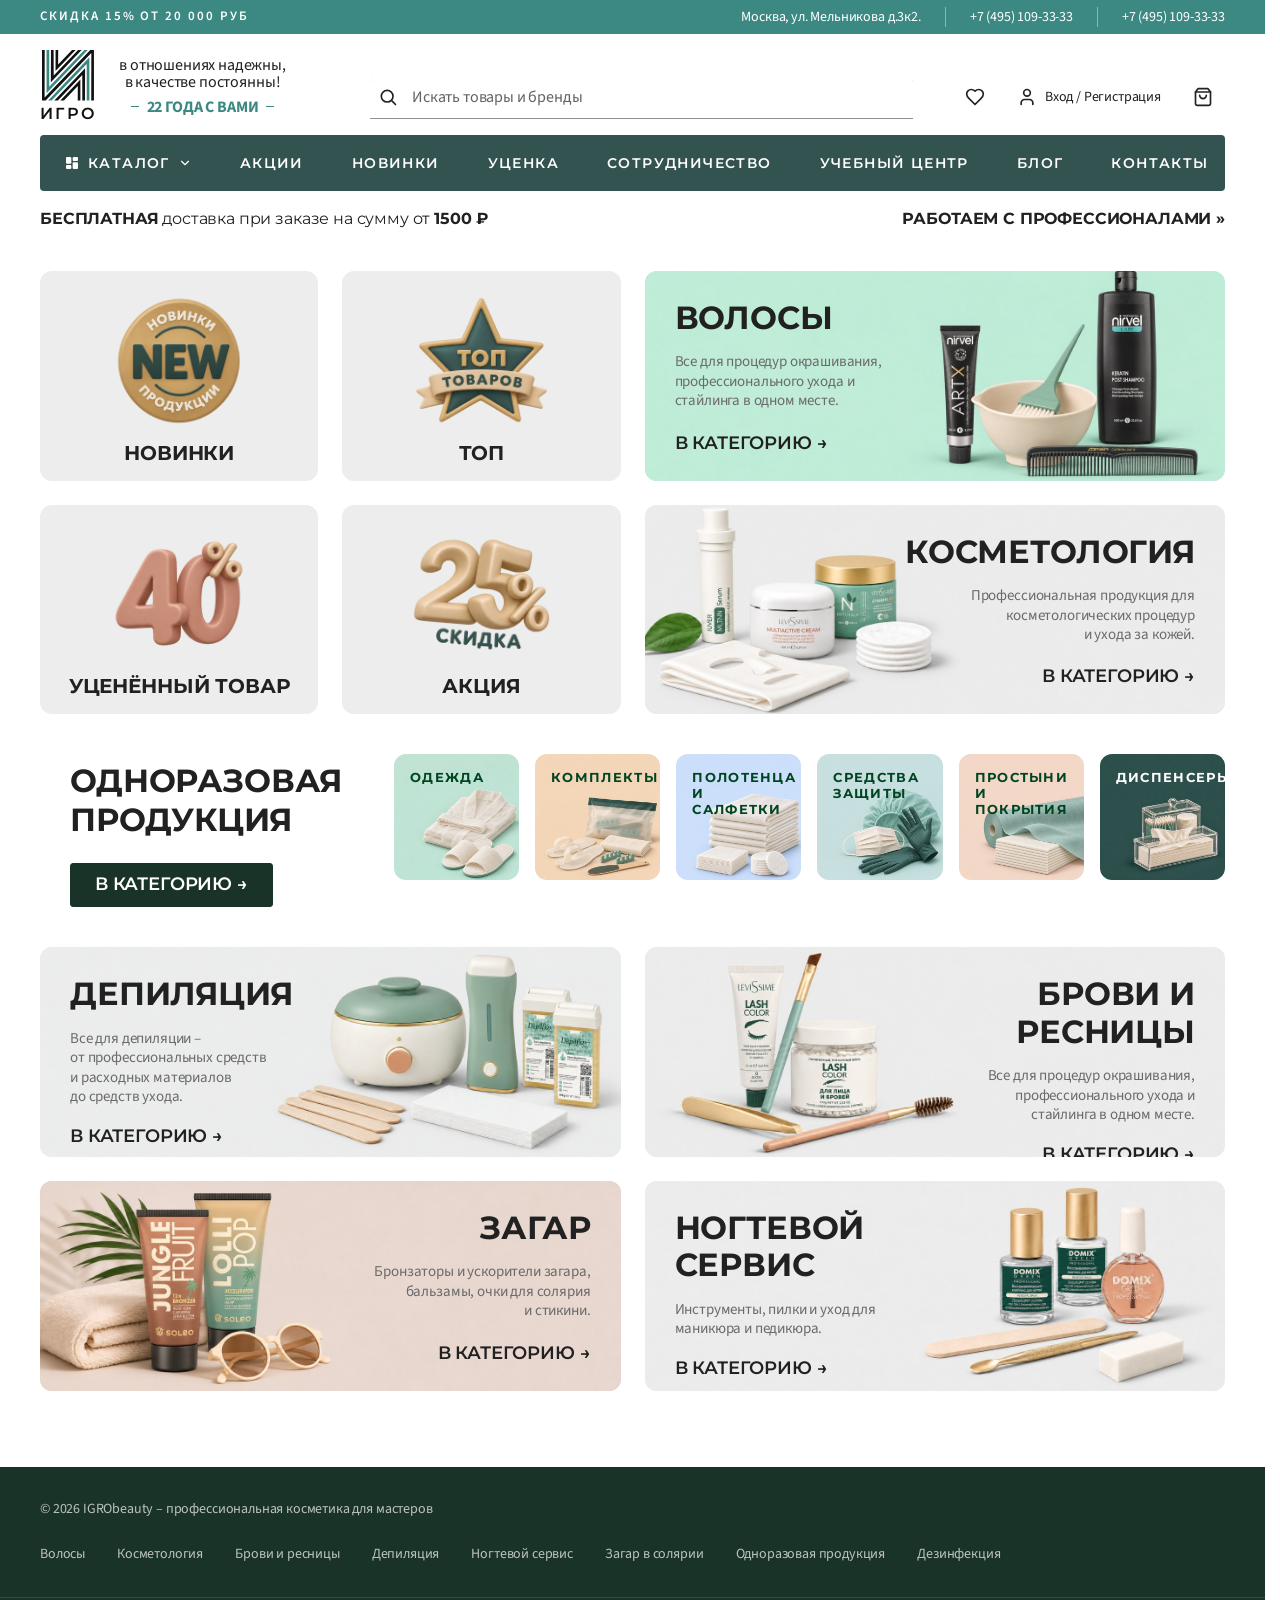
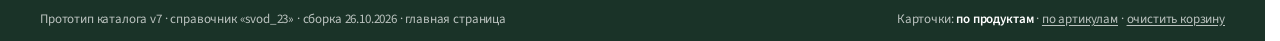
==== commit 34bae101: "Home: real short descriptions for Tanning and Nail service Co-Authored-By: Claude Opus 5.5 <noreply@" ====
--- a/index.html
+++ b/index.html
@@ -70,10 +70,10 @@
 
   <div class="ig-cats">
     <a class="ig-cat ig-cat--end" href="category.html?id=tanning" style="--cat-img: url(&quot;assets/home/cat-tan.jpg&quot;); --cat-bg: #e8d7cf">
-      <span class="ig-cat__body"><span class="ig-cat__t">Загар</span><span class="ig-cat__d">Все для процедур окрашивания, профессионального ухода и стайлинга в&nbsp;одном месте.</span><span class="ig-cat__go">В категорию →</span></span>
+      <span class="ig-cat__body"><span class="ig-cat__t">Загар</span><span class="ig-cat__d">Бронзаторы и&nbsp;ускорители загара, бальзамы, очки для солярия и&nbsp;стикини.</span><span class="ig-cat__go">В категорию →</span></span>
     </a>
     <a class="ig-cat" href="category.html?id=nails" style="--cat-img: url(&quot;assets/home/cat-nails.jpg&quot;); --cat-bg: #ededed">
-      <span class="ig-cat__body"><span class="ig-cat__t">Ногтевой сервис</span><span class="ig-cat__d">Все для ногтевого сервиса.</span><span class="ig-cat__go">В категорию →</span></span>
+      <span class="ig-cat__body"><span class="ig-cat__t">Ногтевой сервис</span><span class="ig-cat__d">Инструменты, пилки и&nbsp;уход для маникюра и&nbsp;педикюра.</span><span class="ig-cat__go">В категорию →</span></span>
     </a>
   </div>
 </div>
